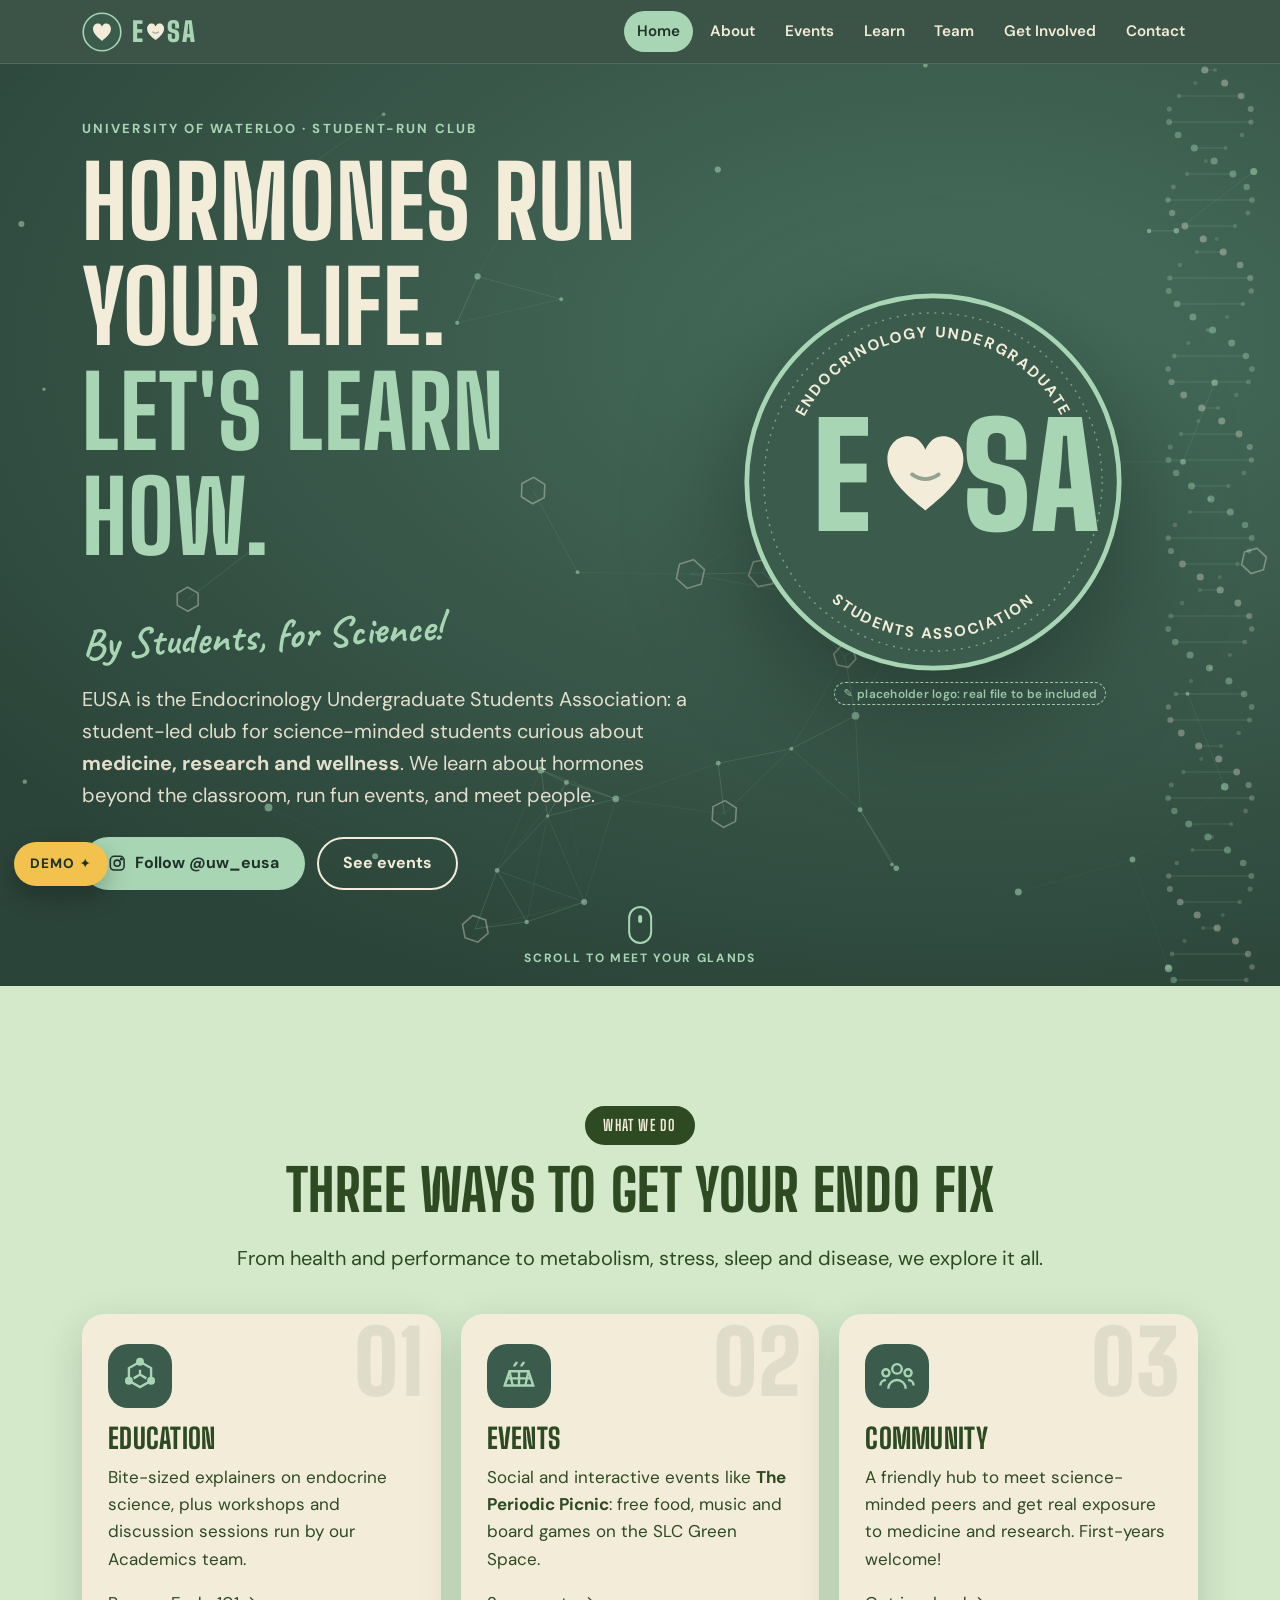
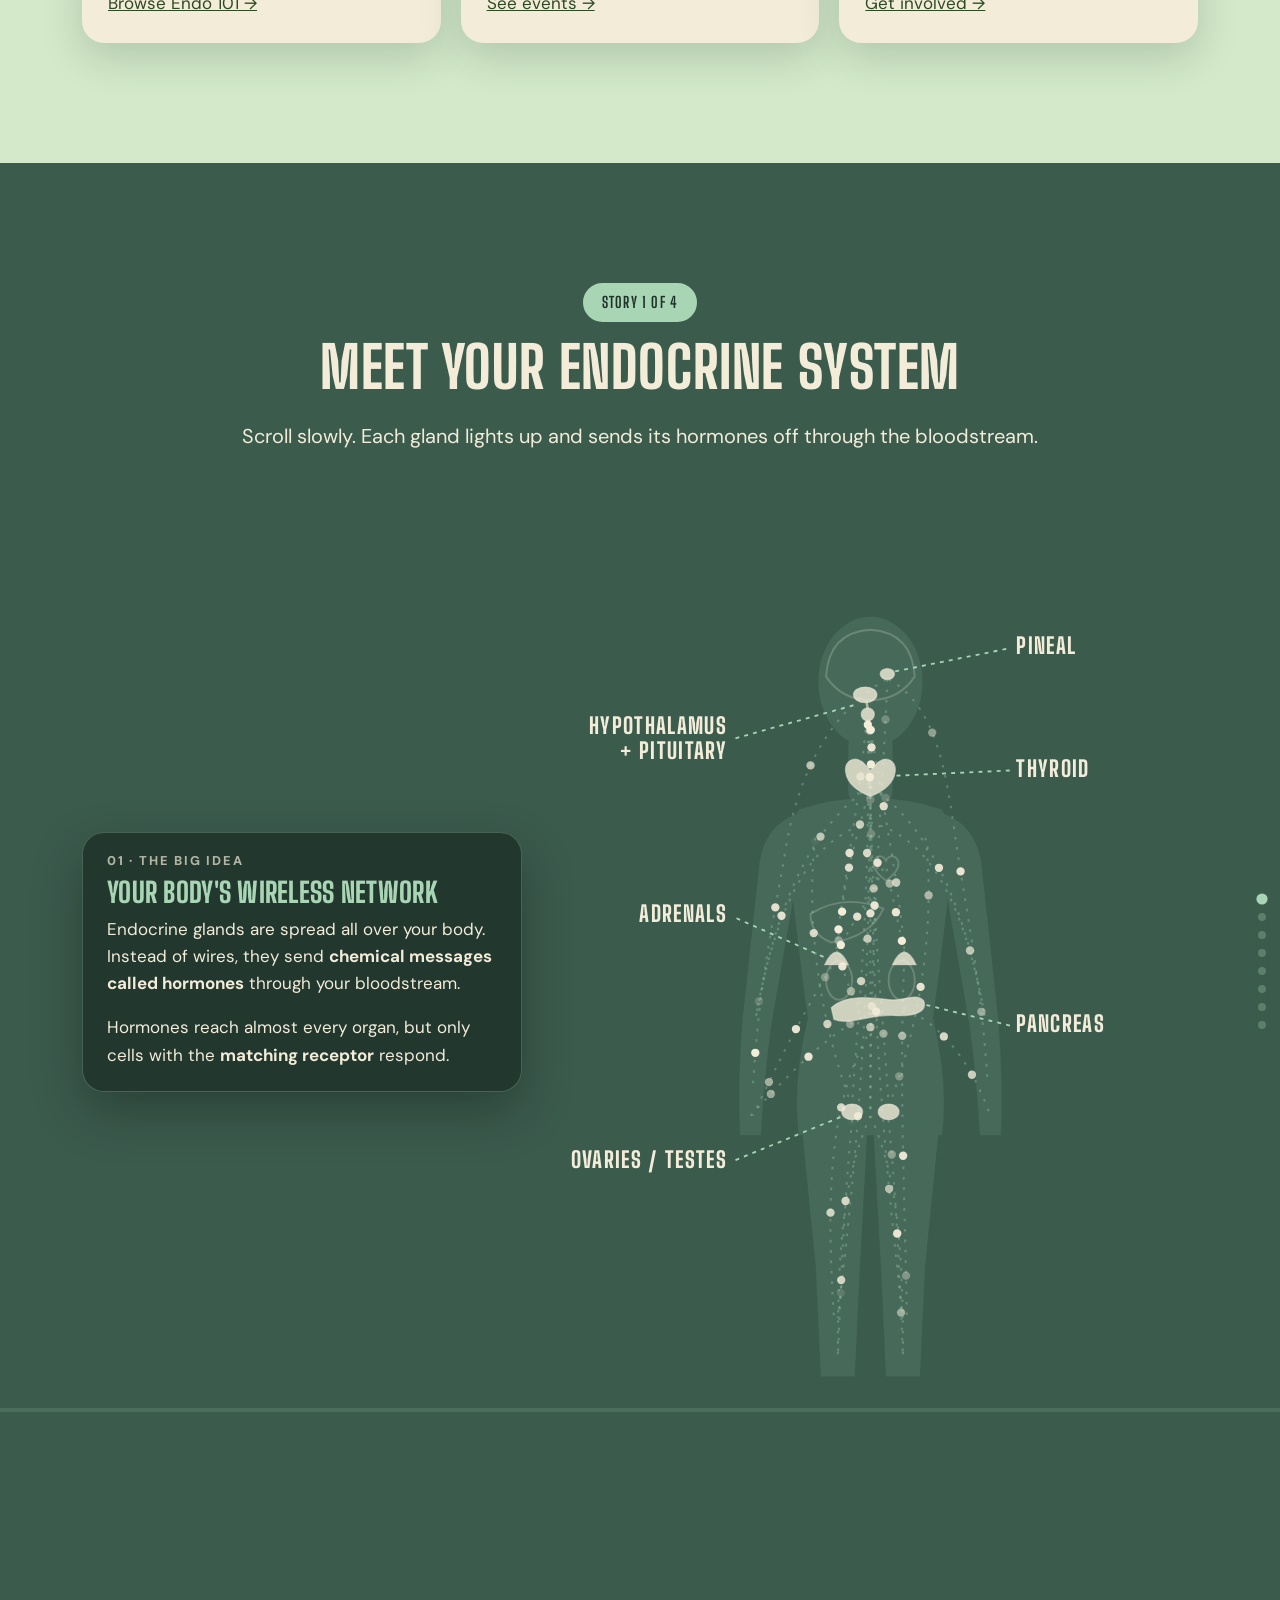
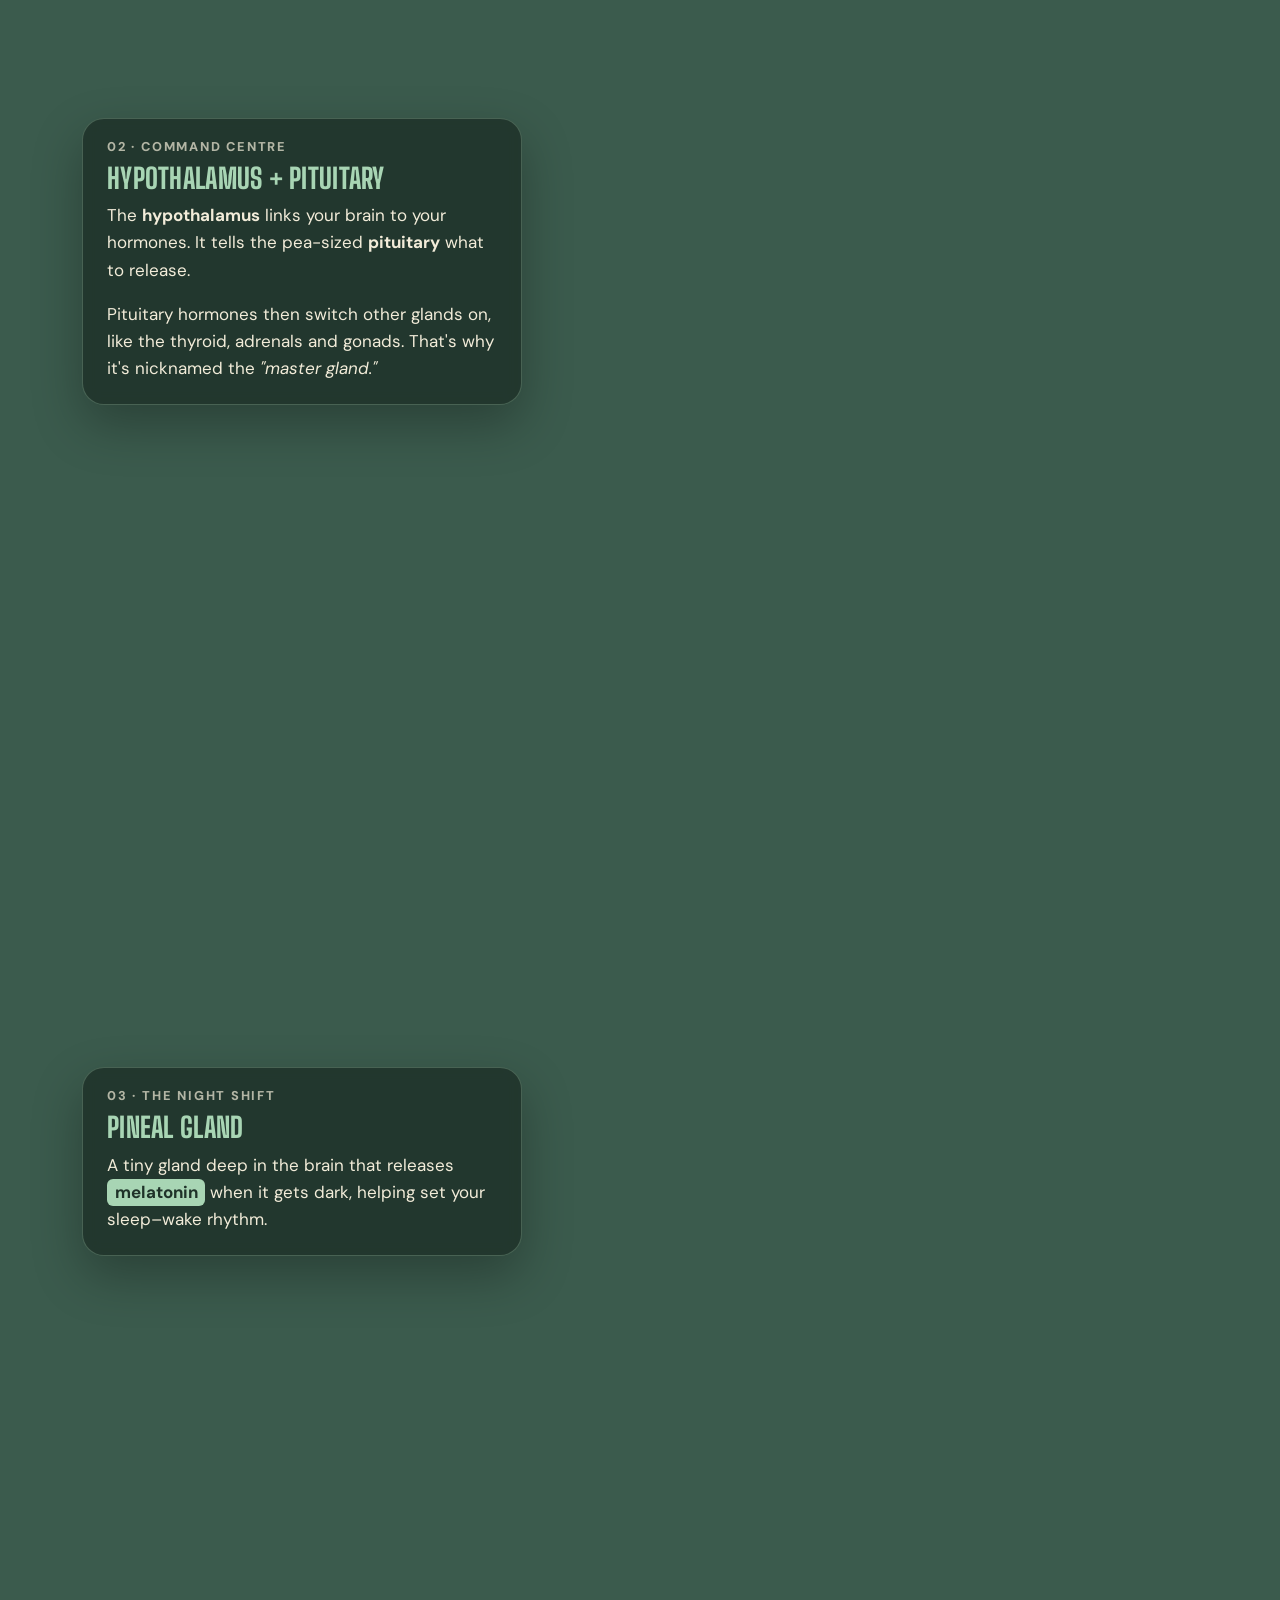
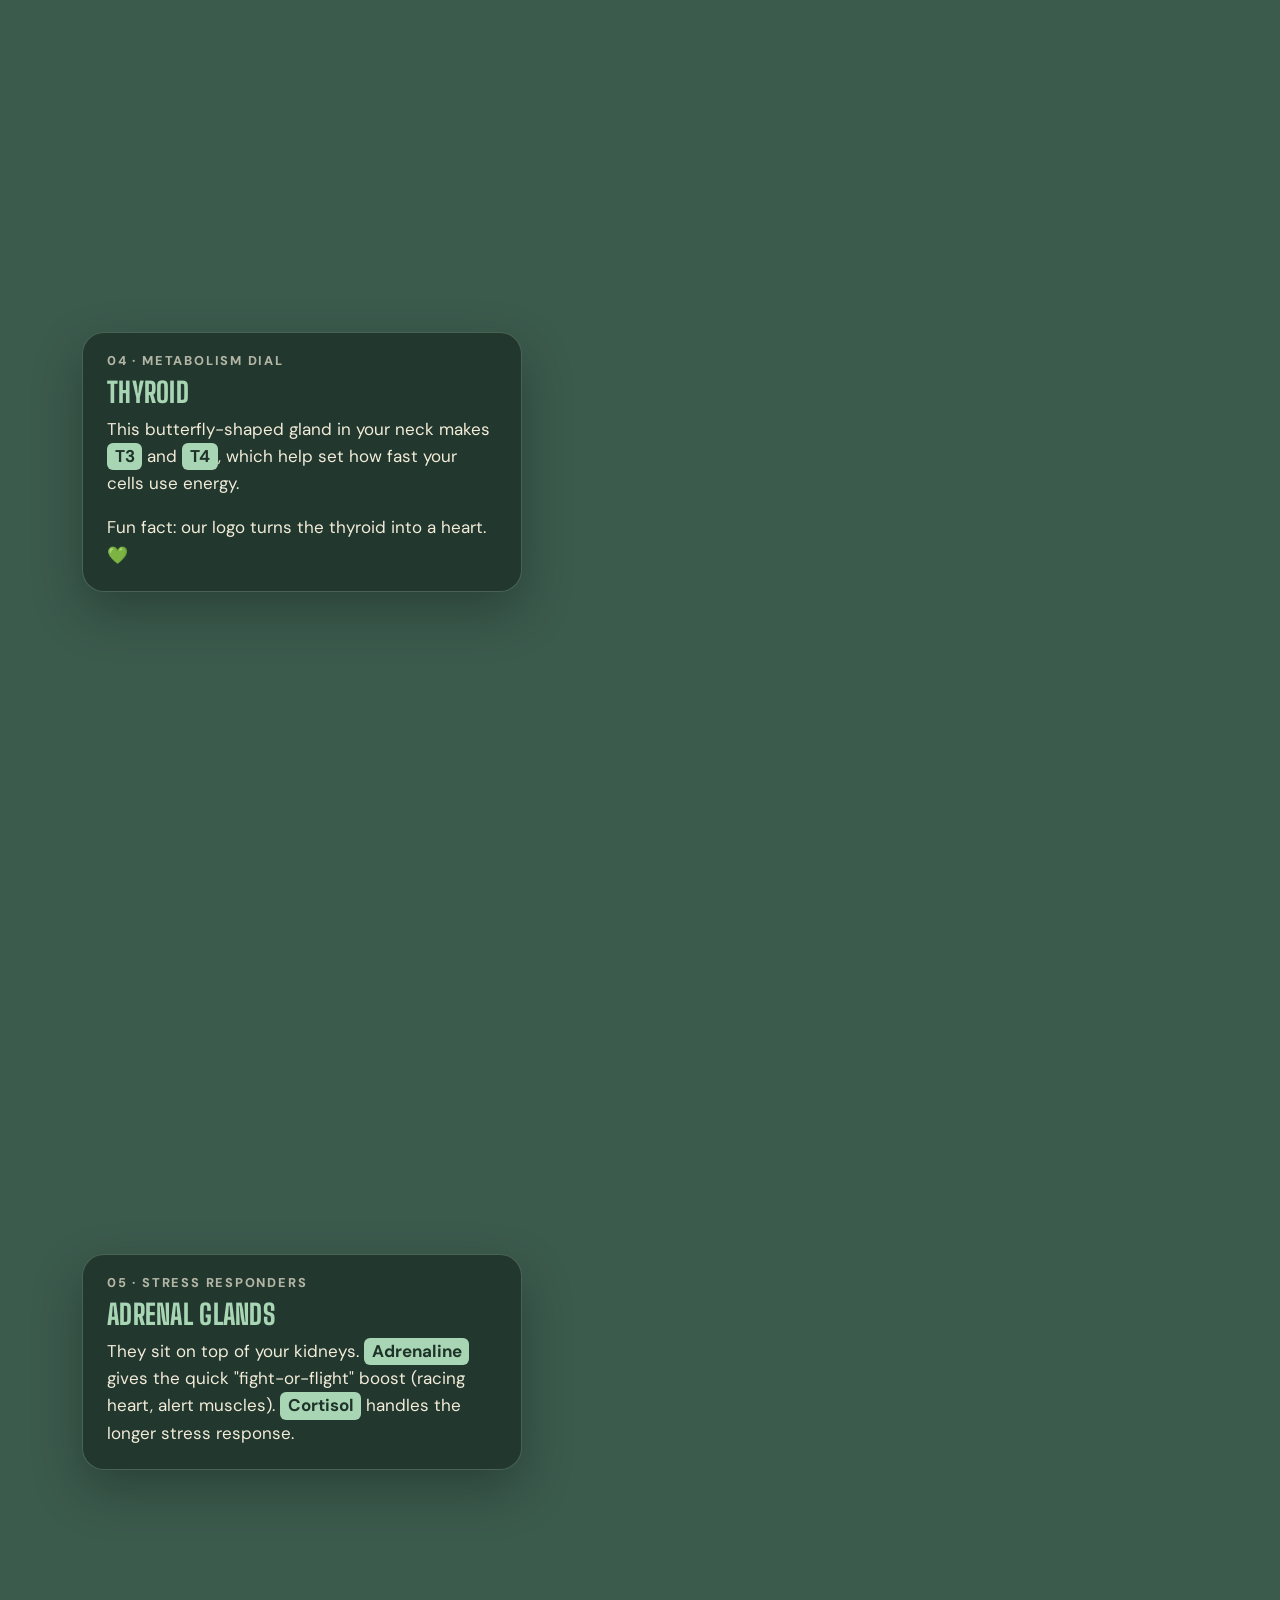
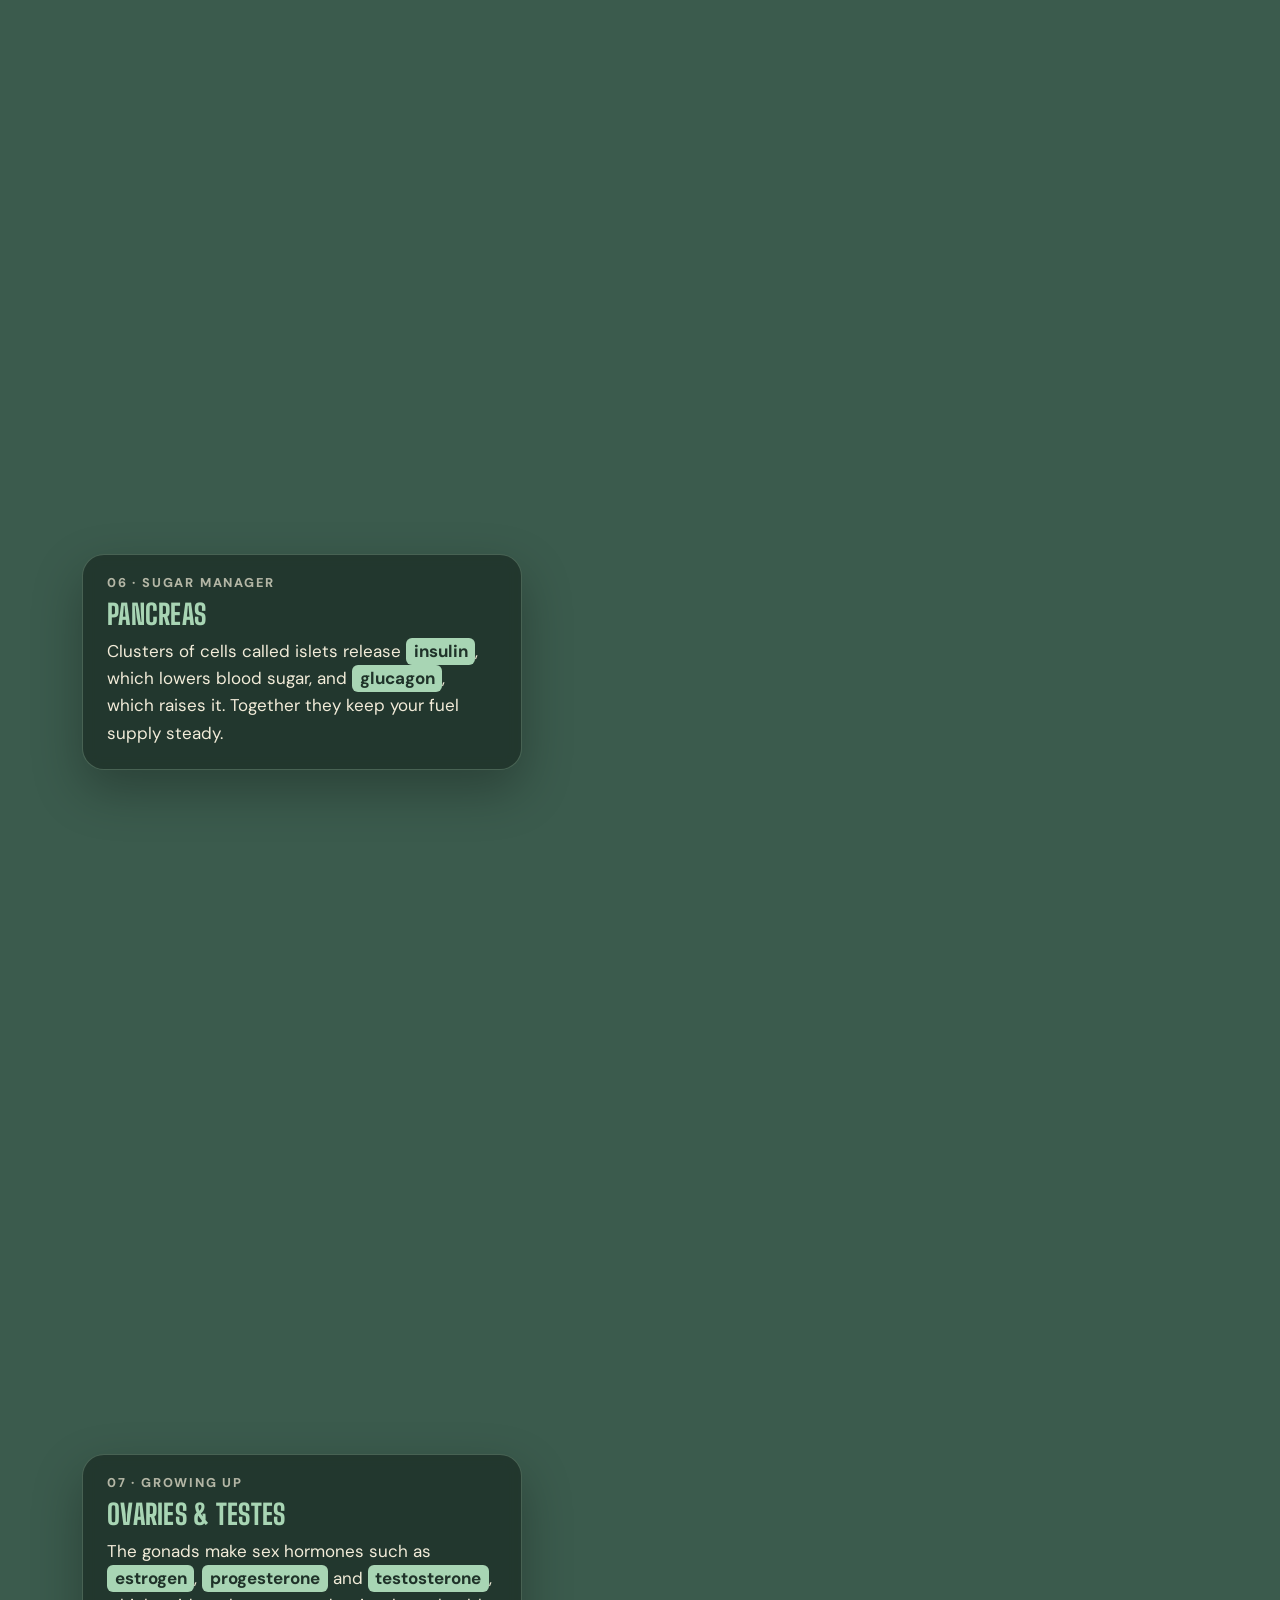
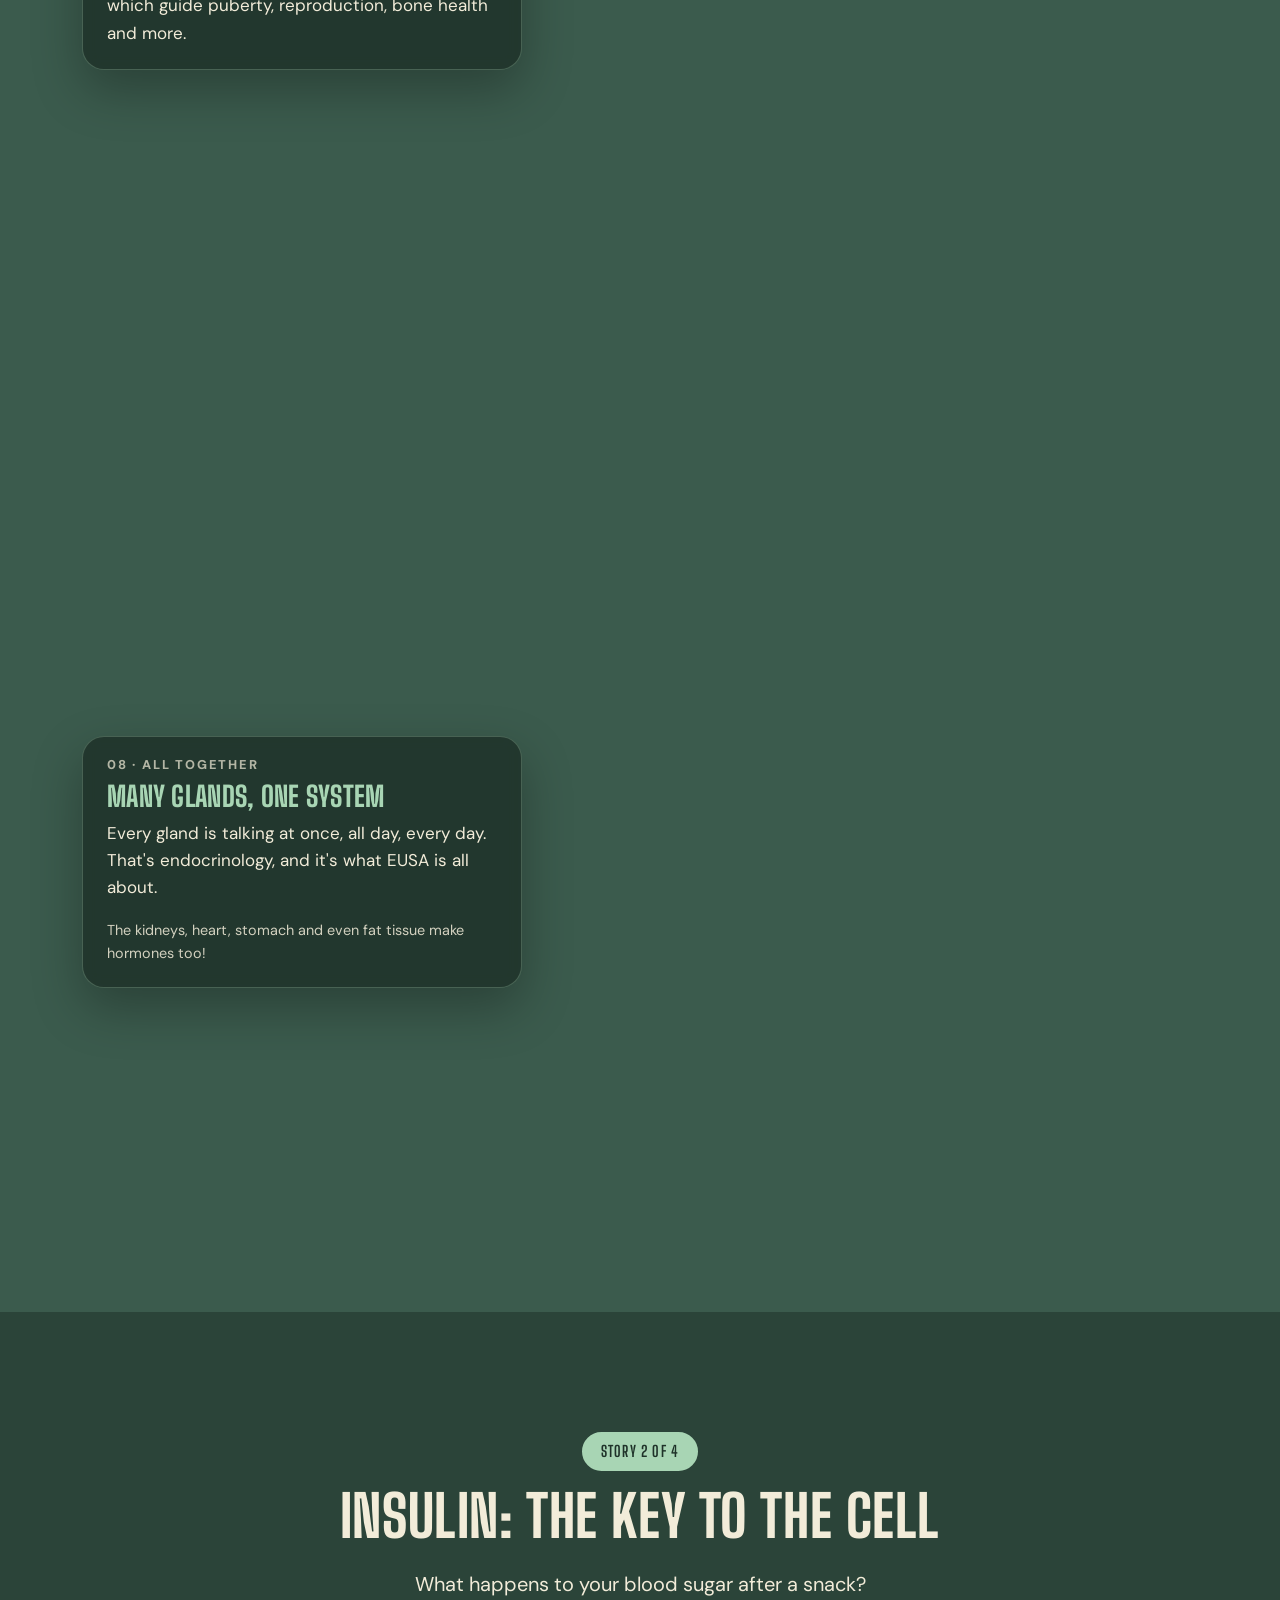
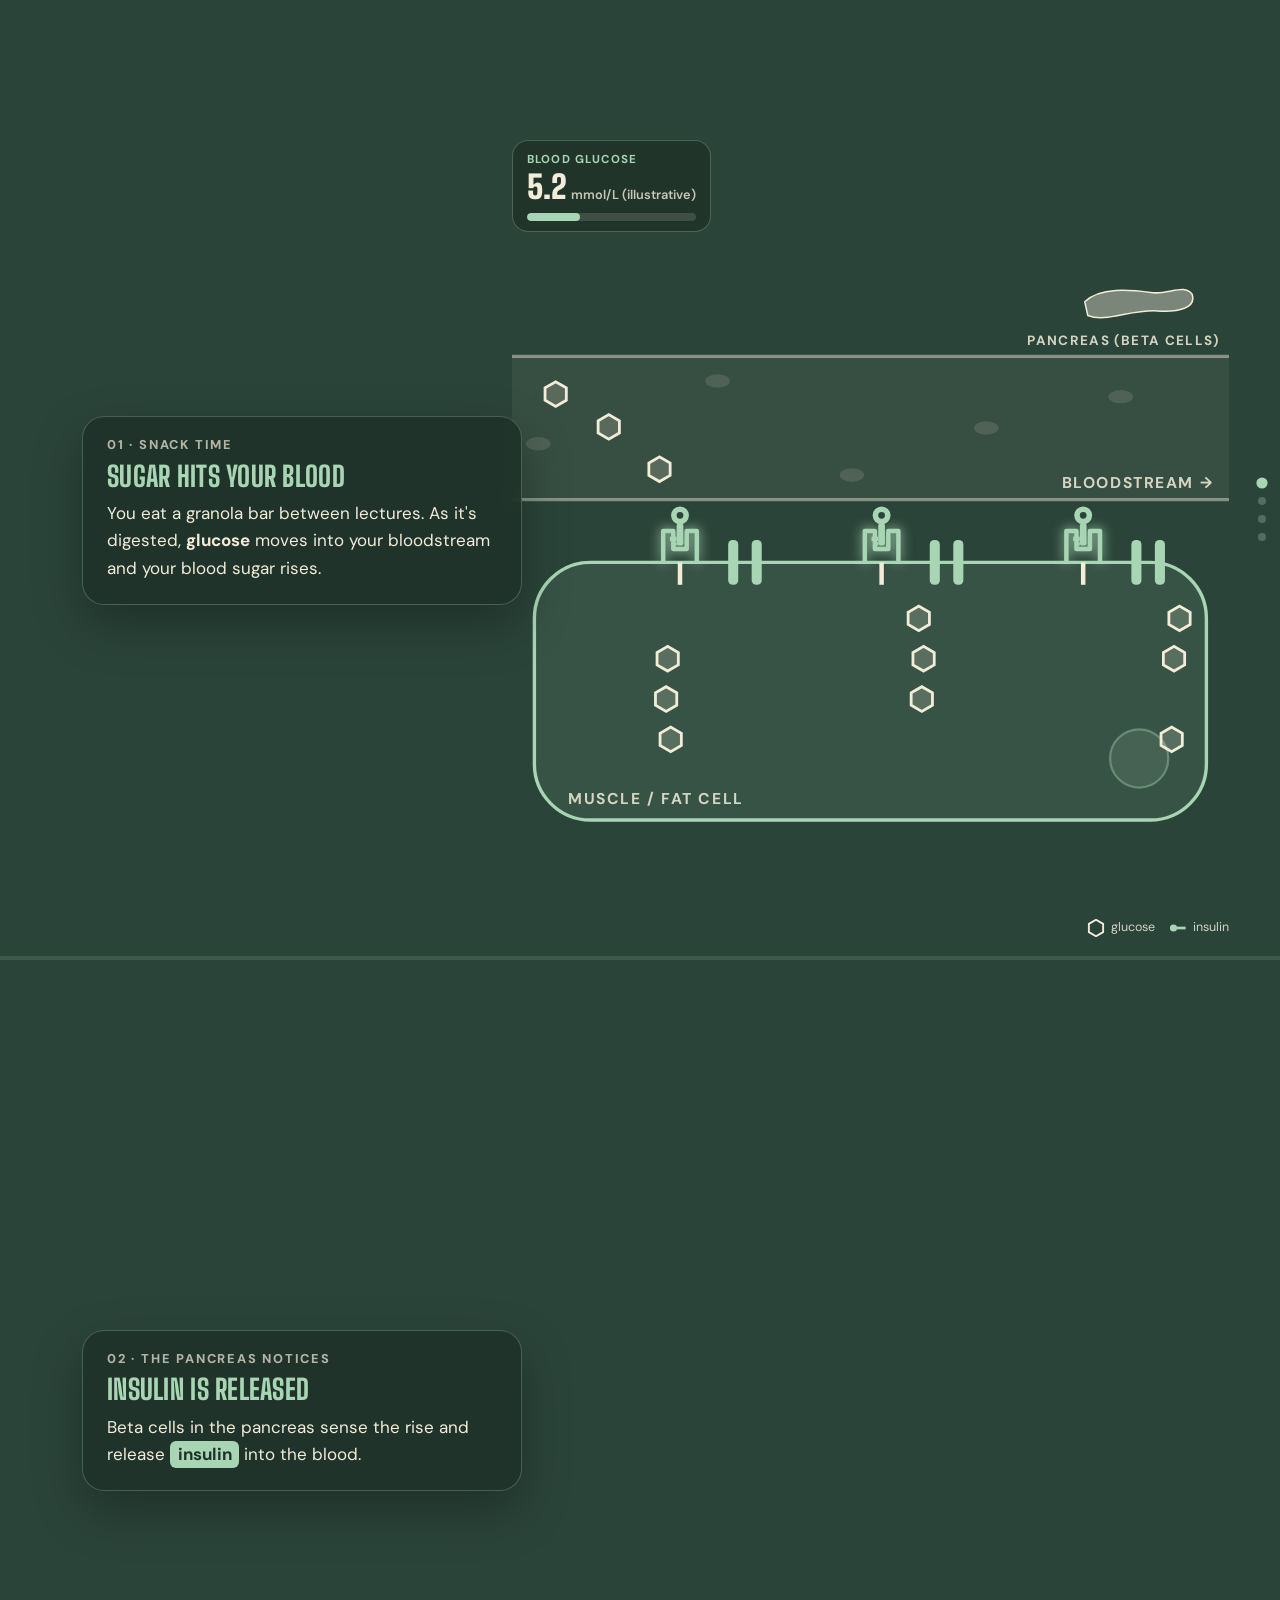
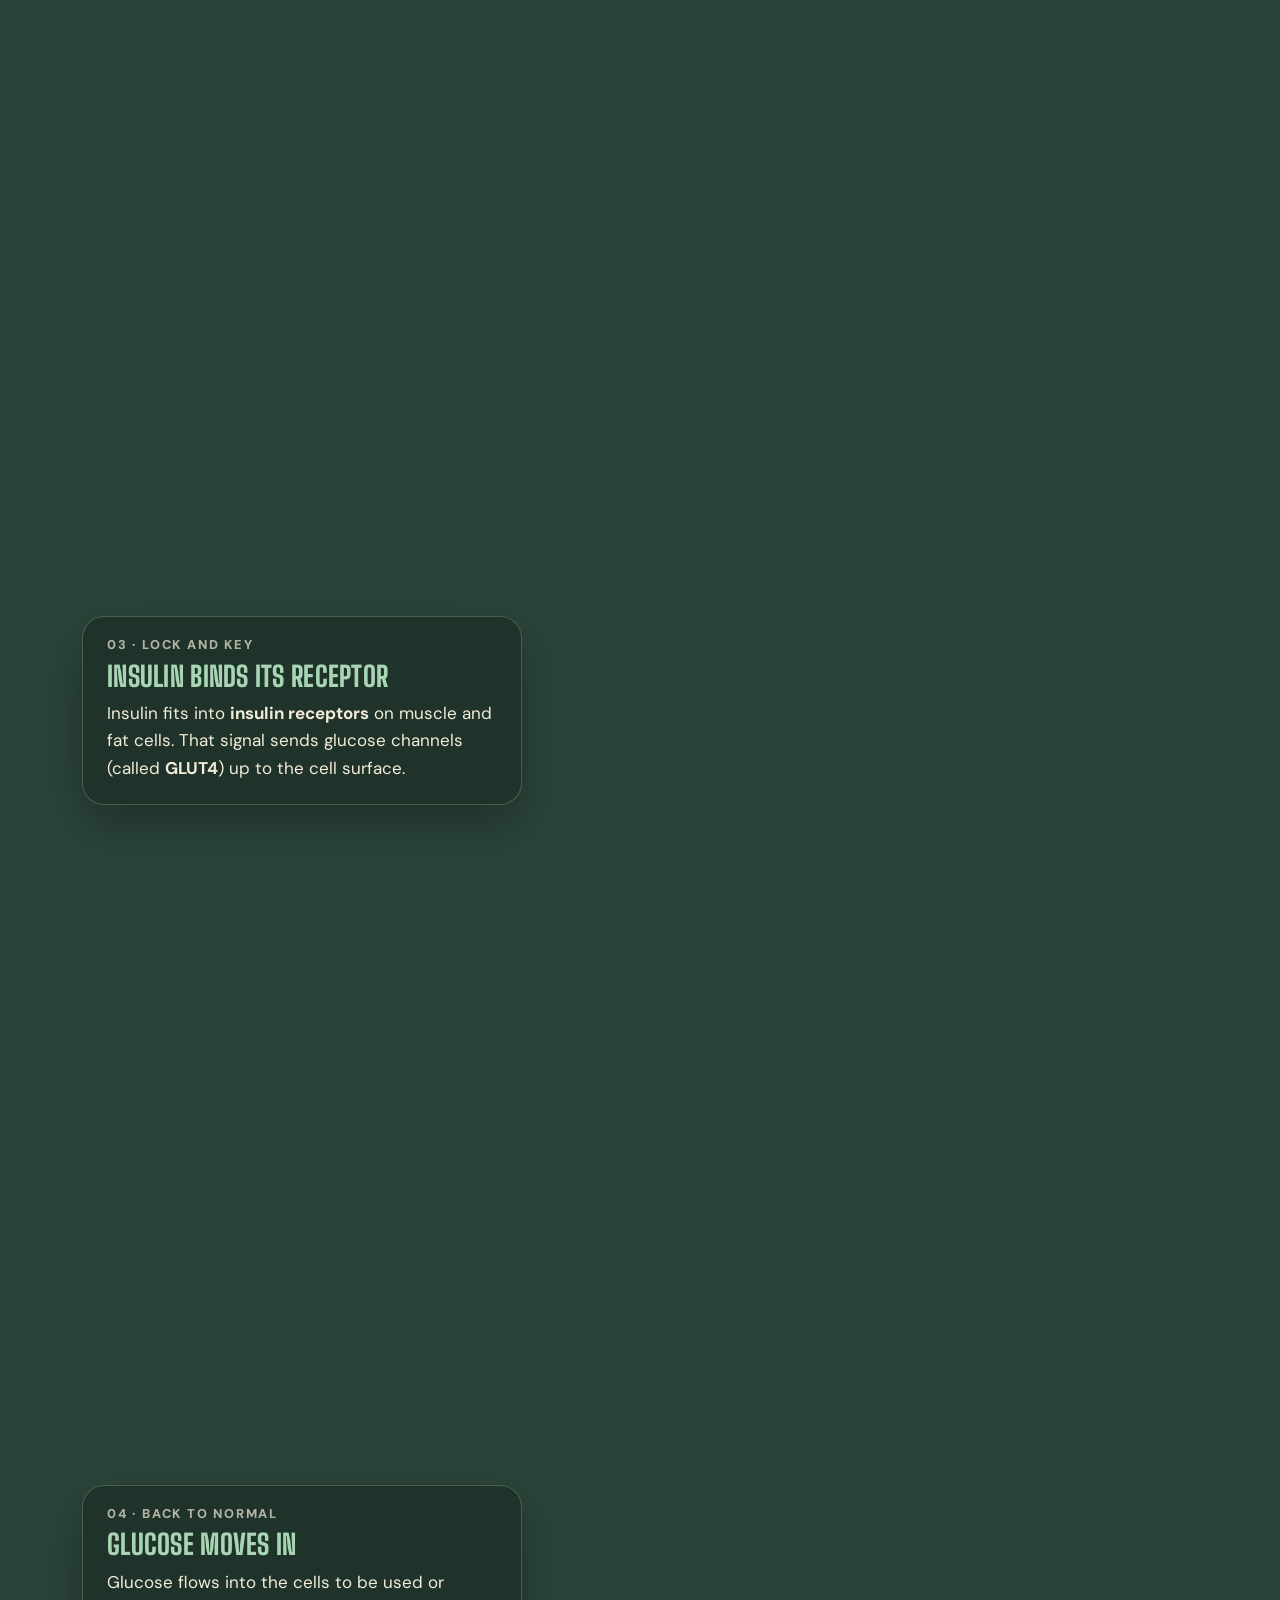
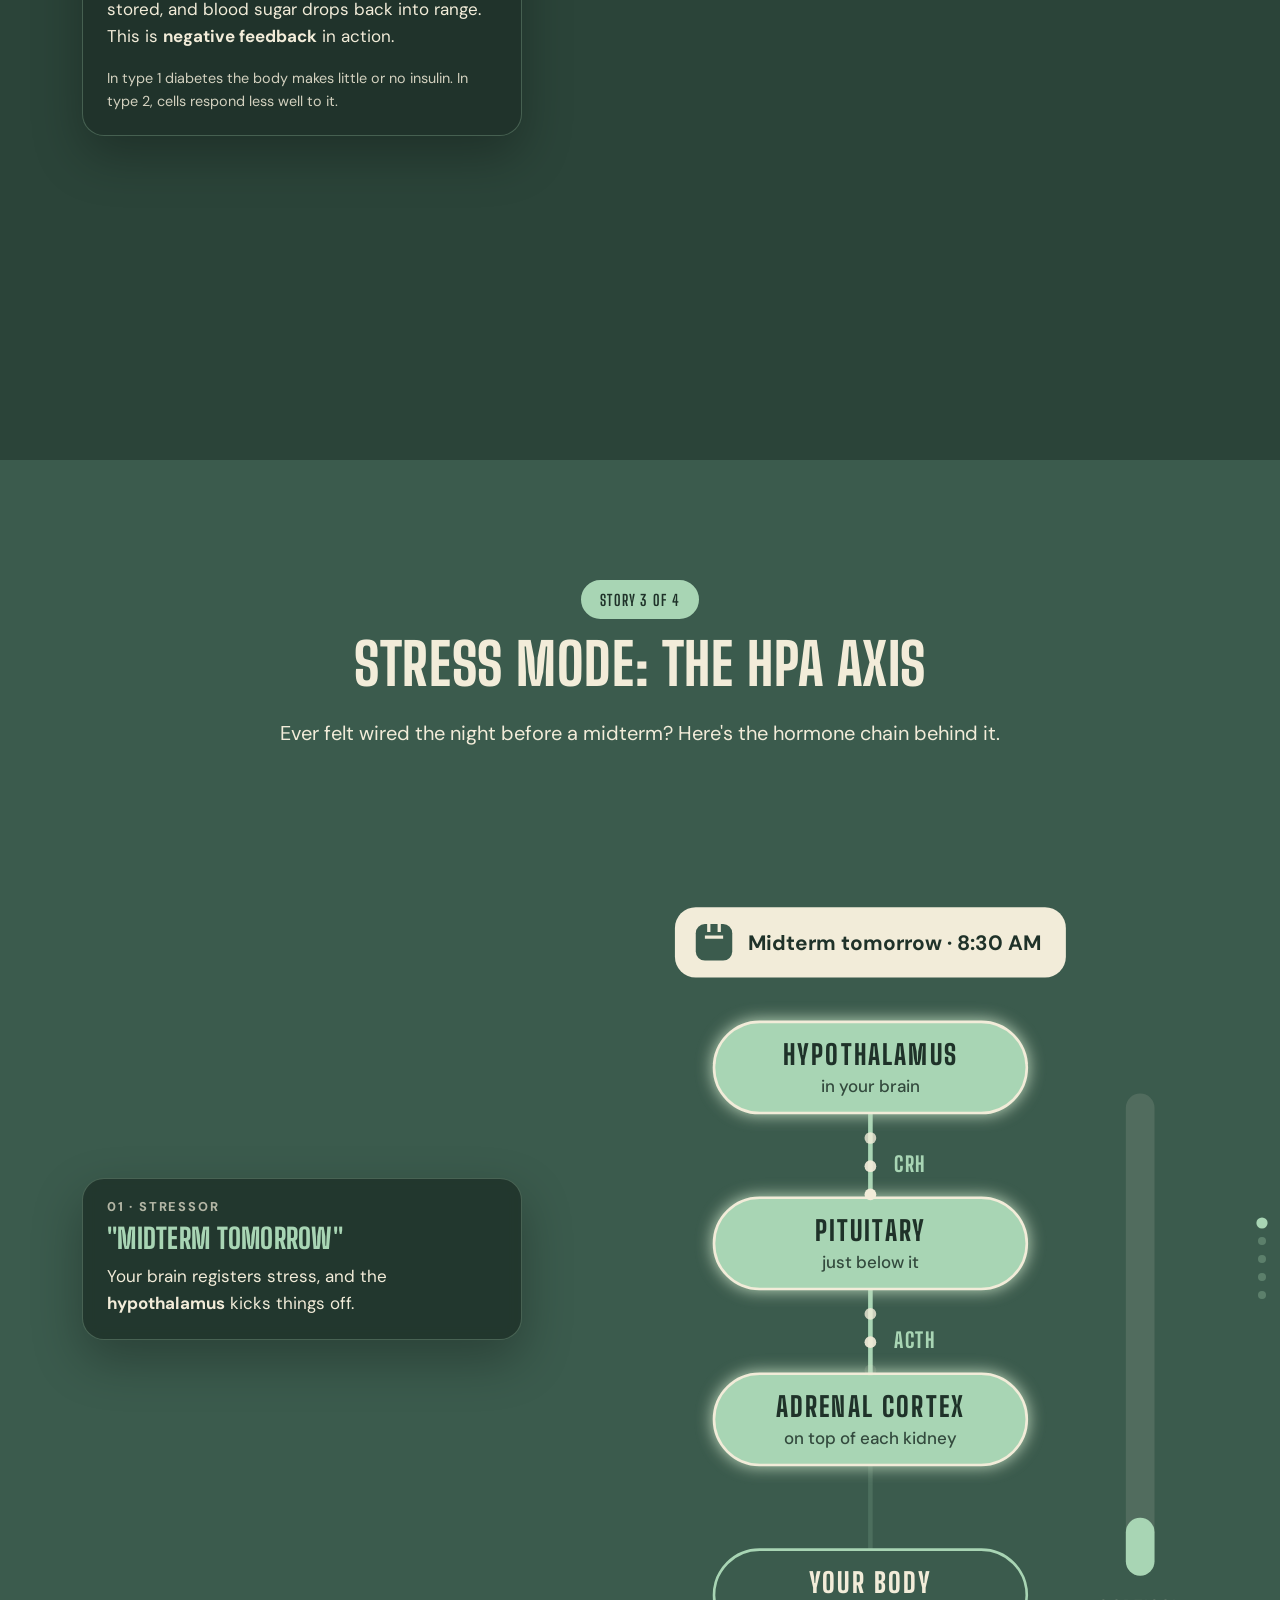
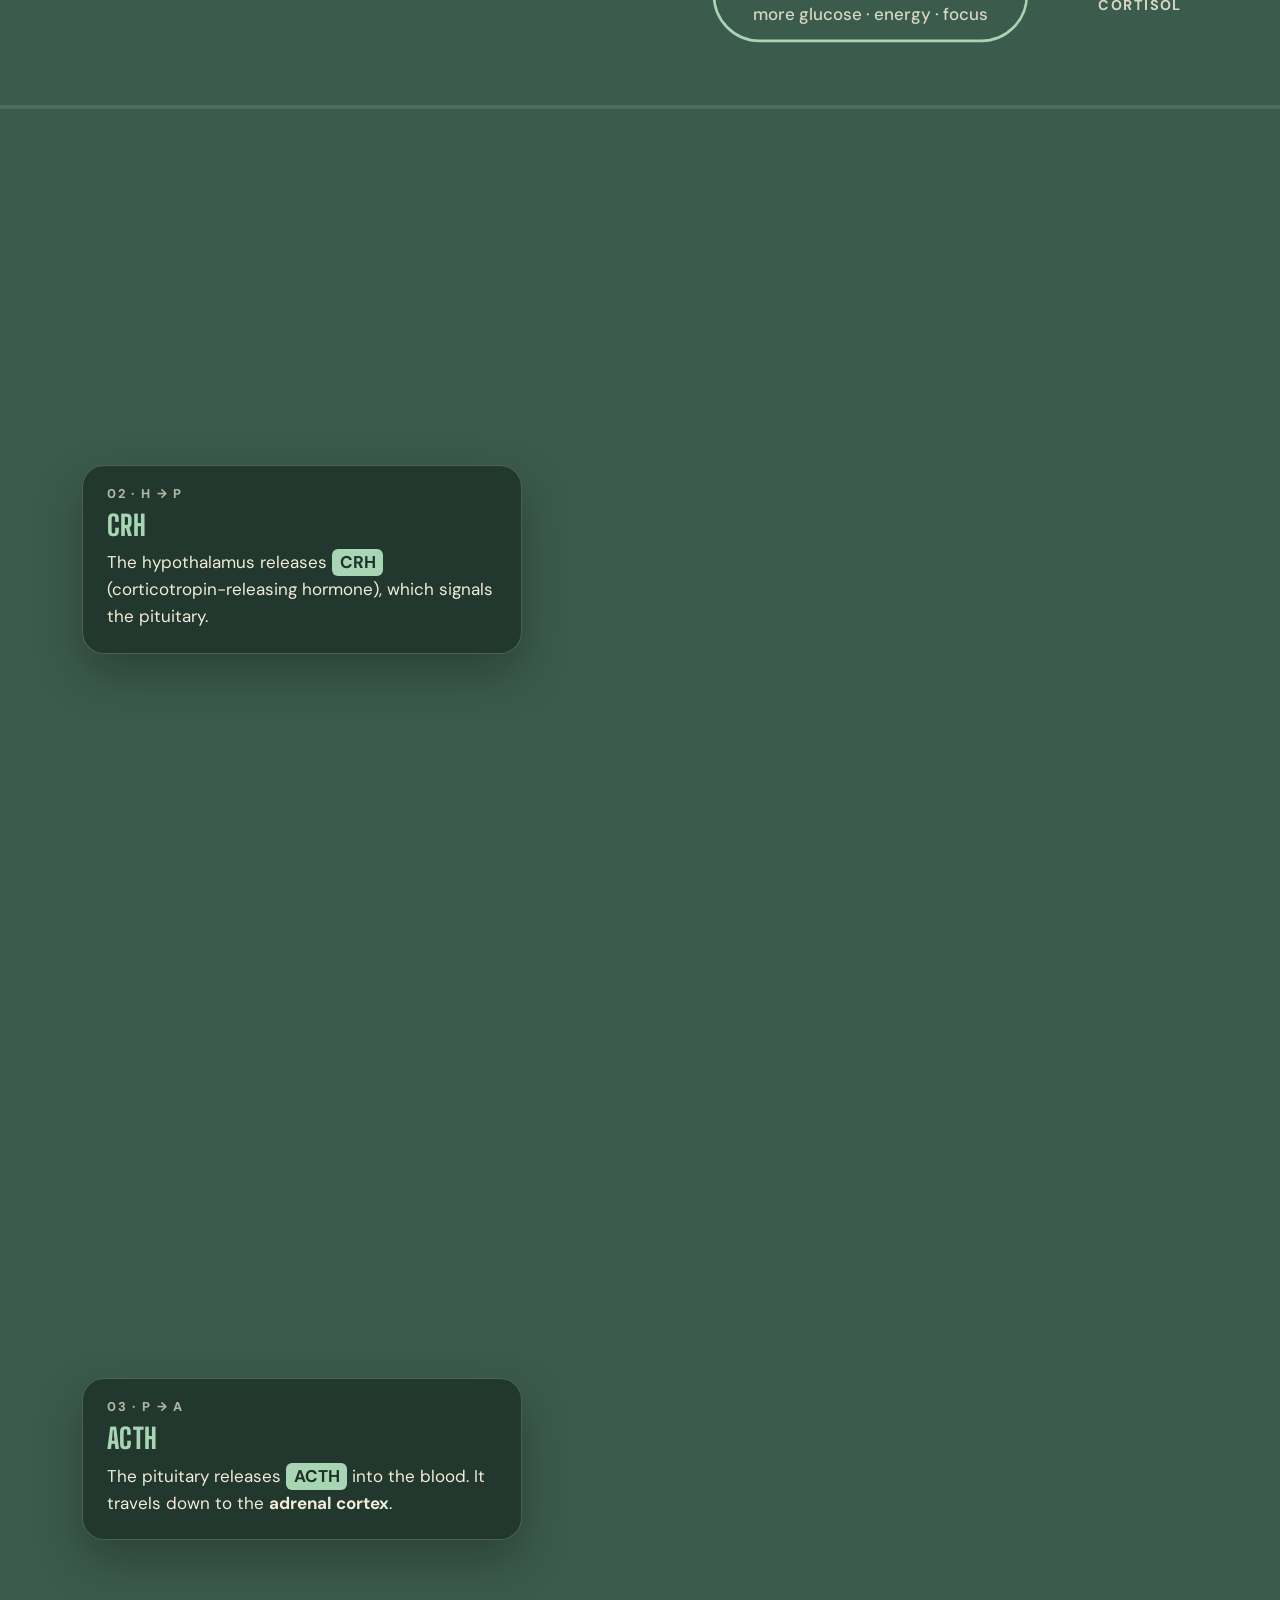
==== index.html @ 73253beb "EUSA website demo: multi-page site with scroll-driven endocrine animations Static HTML/CSS/JS demo f" ====
<!doctype html>
<html lang="en" class="no-js">
<head>
  <meta charset="utf-8">
  <meta name="viewport" content="width=device-width, initial-scale=1">
  <title>EUSA · Endocrinology Undergraduate Students Association</title>
  <meta name="description" content="EUSA is a student-led club at the University of Waterloo that makes endocrine science engaging, accessible and relevant through education, events and community.">
  <meta property="og:title" content="EUSA · By Students, for Science!">
  <meta property="og:description" content="The student club for hormone-curious Waterloo students.">
  <!-- og:image: to be included (a 1200x630 PNG made from the real logo) -->
  <link rel="icon" href="assets/img/favicon.svg" type="image/svg+xml">
  <link rel="preconnect" href="https://fonts.googleapis.com"><link rel="preconnect" href="https://fonts.gstatic.com" crossorigin>
  <link href="https://fonts.googleapis.com/css2?family=Big+Shoulders+Display:wght@700;800;900&family=Caveat:wght@700&family=DM+Sans:ital,wght@0,400;0,500;0,600;0,700;0,800;1,800&display=swap" rel="stylesheet">
  <link rel="stylesheet" href="assets/css/styles.css">
</head>
<body data-page="home">
<div id="site-header"></div>

<main id="main">
  <!-- ============ HERO ============ -->
  <section class="hero" aria-labelledby="hero-title">
    <canvas id="hero-canvas" aria-hidden="true"></canvas>
    <div class="container">
      <div>
        <p class="eyebrow">University of Waterloo · Student-run club</p>
        <h1 id="hero-title">
          <span class="word"><span style="--i:0">Hormones</span></span>
          <span class="word"><span style="--i:1">run</span></span>
          <span class="word"><span style="--i:2">your</span></span>
          <span class="word"><span style="--i:3">life.</span></span><br>
          <span class="word"><span style="--i:4" class="accent">Let's</span></span>
          <span class="word"><span style="--i:5" class="accent">learn</span></span>
          <span class="word"><span style="--i:6" class="accent">how.</span></span>
        </h1>
        <p class="script tagline">By Students, for Science!</p>
        <p class="lede">EUSA is the Endocrinology Undergraduate Students Association: a student-led club for science-minded students curious about <strong>medicine, research and wellness</strong>. We learn about hormones beyond the classroom, run fun events, and meet people.</p>
        <div class="btn-row">
          <a class="btn btn--mint" href="https://www.instagram.com/uw_eusa/" target="_blank" rel="noopener">
            <svg viewBox="0 0 24 24" fill="none" stroke="currentColor" stroke-width="2" aria-hidden="true"><rect x="3" y="3" width="18" height="18" rx="5"/><circle cx="12" cy="12" r="4"/><circle cx="17.5" cy="6.5" r="1" fill="currentColor"/></svg>
            Follow @uw_eusa</a>
          <a class="btn btn--ghost" href="events.html">See events</a>
        </div>
      </div>
      <div id="hero-logo"></div>
    </div>
    <a class="scroll-cue" href="#pillars"><span class="mouse" aria-hidden="true"></span>Scroll to meet your glands</a>
  </section>

  <!-- ============ PILLARS ============ -->
  <section class="section" id="pillars" aria-labelledby="pillars-title">
    <div class="container">
      <div class="center" data-reveal>
        <span class="pill pill--solid">What we do</span>
        <h2 id="pillars-title">Three ways to get your endo fix</h2>
        <p class="lede">From health and performance to metabolism, stress, sleep and disease, we explore it all.</p>
      </div>
      <div class="grid grid--3" style="margin-top:40px">
        <article class="card pillar" data-reveal style="--d:0s">
          <span class="num" aria-hidden="true">01</span>
          <div class="icon" id="ic-edu"></div>
          <h3>Education</h3>
          <p>Bite-sized explainers on endocrine science, plus workshops and discussion sessions run by our Academics team.</p>
          <a href="learn.html">Browse Endo 101 →</a>
        </article>
        <article class="card pillar" data-reveal style="--d:.12s">
          <span class="num" aria-hidden="true">02</span>
          <div class="icon" id="ic-events"></div>
          <h3>Events</h3>
          <p>Social and interactive events like <strong>The Periodic Picnic</strong>: free food, music and board games on the SLC Green Space.</p>
          <a href="events.html">See events →</a>
        </article>
        <article class="card pillar" data-reveal style="--d:.24s">
          <span class="num" aria-hidden="true">03</span>
          <div class="icon" id="ic-comm"></div>
          <h3>Community</h3>
          <p>A friendly hub to meet science-minded peers and get real exposure to medicine and research. First-years welcome!</p>
          <a href="get-involved.html">Get involved →</a>
        </article>
      </div>
    </div>
  </section>

  <!-- ============ STORY 1: GLAND TOUR ============ -->
  <section class="section section--dark" id="tour-intro" aria-labelledby="tour-title" style="padding-bottom:40px">
    <div class="container center" data-reveal>
      <span class="pill pill--solid">Story 1 of 4</span>
      <h2 id="tour-title">Meet your endocrine system</h2>
      <p class="lede">Scroll slowly. Each gland lights up and sends its hormones off through the bloodstream.</p>
    </div>
  </section>
  <section class="scrolly scrolly--forest" data-scrolly="tour" aria-label="Animated tour of the endocrine glands">
    <div class="scrolly__stage">
      <div class="scrolly__visual">
        <svg viewBox="-110 0 520 620" role="img" aria-label="Body outline. The main endocrine glands light up one at a time as you scroll, with dots showing hormones travelling through the blood."></svg>
      </div>
    </div>
    <div class="scrolly__steps">
      <div class="step"><div class="container"><div class="step__card">
        <span class="step__num">01 · The big idea</span>
        <h3>Your body's wireless network</h3>
        <p>Endocrine glands are spread all over your body. Instead of wires, they send <strong>chemical messages called hormones</strong> through your bloodstream.</p>
        <p>Hormones reach almost every organ, but only cells with the <strong>matching receptor</strong> respond.</p>
      </div></div></div>
      <div class="step"><div class="container"><div class="step__card">
        <span class="step__num">02 · Command centre</span>
        <h3>Hypothalamus + pituitary</h3>
        <p>The <strong>hypothalamus</strong> links your brain to your hormones. It tells the pea-sized <strong>pituitary</strong> what to release.</p>
        <p>Pituitary hormones then switch other glands on, like the thyroid, adrenals and gonads. That's why it's nicknamed the <em>"master gland."</em></p>
      </div></div></div>
      <div class="step"><div class="container"><div class="step__card">
        <span class="step__num">03 · The night shift</span>
        <h3>Pineal gland</h3>
        <p>A tiny gland deep in the brain that releases <span class="hormone">melatonin</span> when it gets dark, helping set your sleep–wake rhythm.</p>
      </div></div></div>
      <div class="step"><div class="container"><div class="step__card">
        <span class="step__num">04 · Metabolism dial</span>
        <h3>Thyroid</h3>
        <p>This butterfly-shaped gland in your neck makes <span class="hormone">T3</span> and <span class="hormone">T4</span>, which help set how fast your cells use energy.</p>
        <p>Fun fact: our logo turns the thyroid into a heart. 💚</p>
      </div></div></div>
      <div class="step"><div class="container"><div class="step__card">
        <span class="step__num">05 · Stress responders</span>
        <h3>Adrenal glands</h3>
        <p>They sit on top of your kidneys. <span class="hormone">Adrenaline</span> gives the quick "fight-or-flight" boost (racing heart, alert muscles). <span class="hormone">Cortisol</span> handles the longer stress response.</p>
      </div></div></div>
      <div class="step"><div class="container"><div class="step__card">
        <span class="step__num">06 · Sugar manager</span>
        <h3>Pancreas</h3>
        <p>Clusters of cells called islets release <span class="hormone">insulin</span>, which lowers blood sugar, and <span class="hormone">glucagon</span>, which raises it. Together they keep your fuel supply steady.</p>
      </div></div></div>
      <div class="step"><div class="container"><div class="step__card">
        <span class="step__num">07 · Growing up</span>
        <h3>Ovaries &amp; testes</h3>
        <p>The gonads make sex hormones such as <span class="hormone">estrogen</span>, <span class="hormone">progesterone</span> and <span class="hormone">testosterone</span>, which guide puberty, reproduction, bone health and more.</p>
      </div></div></div>
      <div class="step"><div class="container"><div class="step__card">
        <span class="step__num">08 · All together</span>
        <h3>Many glands, one system</h3>
        <p>Every gland is talking at once, all day, every day. That's endocrinology, and it's what EUSA is all about.</p>
        <p style="font-size:.9rem;opacity:.85">The kidneys, heart, stomach and even fat tissue make hormones too!</p>
      </div></div></div>
    </div>
  </section>

  <!-- ============ STORY 2: INSULIN ============ -->
  <section class="section section--deep" aria-labelledby="ins-title" style="padding-bottom:40px">
    <div class="container center" data-reveal>
      <span class="pill pill--solid">Story 2 of 4</span>
      <h2 id="ins-title">Insulin: the key to the cell</h2>
      <p class="lede">What happens to your blood sugar after a snack?</p>
    </div>
  </section>
  <section class="scrolly" data-scrolly="insulin" aria-label="Animation of insulin lowering blood glucose">
    <div class="scrolly__stage">
      <div class="scrolly__visual">
        <div class="meter" aria-hidden="true"><small>Blood glucose</small><b>5.0<span>mmol/L (illustrative)</span></b><div class="track"><i></i></div></div>
        <svg viewBox="0 0 640 520" style="overflow:hidden" role="img" aria-label="Glucose enters the blood, the pancreas releases insulin, insulin binds receptors on a cell, channels open, and glucose moves into the cell."></svg>
        <div class="legend" aria-hidden="true">
          <span><svg viewBox="-12 -12 24 24"><polygon points="9.5,5.5 0,11 -9.5,5.5 -9.5,-5.5 0,-11 9.5,-5.5" fill="none" stroke="#F2ECD9" stroke-width="2.5"/></svg>glucose</span>
          <span><svg viewBox="-20 -10 40 20"><circle cx="-10" r="8" fill="#A8D5B4"/><rect x="-3" y="-3" width="20" height="6" fill="#A8D5B4"/></svg>insulin</span>
        </div>
      </div>
    </div>
    <div class="scrolly__steps">
      <div class="step"><div class="container"><div class="step__card">
        <span class="step__num">01 · Snack time</span>
        <h3>Sugar hits your blood</h3>
        <p>You eat a granola bar between lectures. As it's digested, <strong>glucose</strong> moves into your bloodstream and your blood sugar rises.</p>
      </div></div></div>
      <div class="step"><div class="container"><div class="step__card">
        <span class="step__num">02 · The pancreas notices</span>
        <h3>Insulin is released</h3>
        <p>Beta cells in the pancreas sense the rise and release <span class="hormone">insulin</span> into the blood.</p>
      </div></div></div>
      <div class="step"><div class="container"><div class="step__card">
        <span class="step__num">03 · Lock and key</span>
        <h3>Insulin binds its receptor</h3>
        <p>Insulin fits into <strong>insulin receptors</strong> on muscle and fat cells. That signal sends glucose channels (called <strong>GLUT4</strong>) up to the cell surface.</p>
      </div></div></div>
      <div class="step"><div class="container"><div class="step__card">
        <span class="step__num">04 · Back to normal</span>
        <h3>Glucose moves in</h3>
        <p>Glucose flows into the cells to be used or stored, and blood sugar drops back into range. This is <strong>negative feedback</strong> in action.</p>
        <p style="font-size:.9rem;opacity:.85">In type 1 diabetes the body makes little or no insulin. In type 2, cells respond less well to it.</p>
      </div></div></div>
    </div>
  </section>

  <!-- ============ STORY 3: STRESS ============ -->
  <section class="section section--dark" aria-labelledby="hpa-title" style="padding-bottom:40px">
    <div class="container center" data-reveal>
      <span class="pill pill--solid">Story 3 of 4</span>
      <h2 id="hpa-title">Stress mode: the HPA axis</h2>
      <p class="lede">Ever felt wired the night before a midterm? Here's the hormone chain behind it.</p>
    </div>
  </section>
  <section class="scrolly scrolly--forest" data-scrolly="hpa" aria-label="Animation of the stress hormone chain and its feedback loop">
    <div class="scrolly__stage">
      <div class="scrolly__visual">
        <svg viewBox="0 0 540 620" role="img" aria-label="A chain from hypothalamus to pituitary to adrenal cortex to the body, with a feedback loop that switches it off."></svg>
      </div>
    </div>
    <div class="scrolly__steps">
      <div class="step"><div class="container"><div class="step__card">
        <span class="step__num">01 · Stressor</span>
        <h3>"Midterm tomorrow"</h3>
        <p>Your brain registers stress, and the <strong>hypothalamus</strong> kicks things off.</p>
      </div></div></div>
      <div class="step"><div class="container"><div class="step__card">
        <span class="step__num">02 · H → P</span>
        <h3>CRH</h3>
        <p>The hypothalamus releases <span class="hormone">CRH</span> (corticotropin-releasing hormone), which signals the pituitary.</p>
      </div></div></div>
      <div class="step"><div class="container"><div class="step__card">
        <span class="step__num">03 · P → A</span>
        <h3>ACTH</h3>
        <p>The pituitary releases <span class="hormone">ACTH</span> into the blood. It travels down to the <strong>adrenal cortex</strong>.</p>
      </div></div></div>
      <div class="step"><div class="container"><div class="step__card">
        <span class="step__num">04 · A → body</span>
        <h3>Cortisol</h3>
        <p>The adrenals release <span class="hormone">cortisol</span>. It raises blood sugar for quick energy and helps your body handle the challenge.</p>
      </div></div></div>
      <div class="step"><div class="container"><div class="step__card">
        <span class="step__num">05 · The off switch</span>
        <h3>Negative feedback</h3>
        <p>Cortisol tells the hypothalamus and pituitary to <strong>ease off</strong>, so the loop switches itself down.</p>
        <p style="font-size:.9rem;opacity:.85">Long-term stress can keep this loop running, which is why sleep and breaks matter during exams.</p>
      </div></div></div>
    </div>
  </section>

  <!-- ============ STORY 4: MELATONIN ============ -->
  <section class="section section--deep" aria-labelledby="mel-title" style="padding-bottom:40px">
    <div class="container center" data-reveal>
      <span class="pill pill--solid">Story 4 of 4</span>
      <h2 id="mel-title">Melatonin: the night shift</h2>
      <p class="lede">Scroll from afternoon to morning and watch your pineal gland clock in.</p>
    </div>
  </section>
  <section class="scrolly" data-scrolly="melatonin" aria-label="Animation of melatonin levels over a day and night">
    <div class="scrolly__stage">
      <div class="scrolly__visual">
        <svg viewBox="0 0 640 500" style="overflow:hidden" role="img" aria-label="The sky goes from day to night. As it gets dark the pineal gland glows and a chart of melatonin rises, peaks overnight and falls by morning."></svg>
      </div>
    </div>
    <div class="scrolly__steps">
      <div class="step"><div class="container"><div class="step__card">
        <span class="step__num">01 · 3 PM</span>
        <h3>Daylight = low melatonin</h3>
        <p>Light enters your eyes and signals your brain's master clock (the <strong>SCN</strong>) that it's daytime, so melatonin stays low.</p>
      </div></div></div>
      <div class="step"><div class="container"><div class="step__card">
        <span class="step__num">02 · 9 PM</span>
        <h3>Darkness flips the switch</h3>
        <p>As it gets dark, the <strong>pineal gland</strong> starts releasing <span class="hormone">melatonin</span>.</p>
        <p style="font-size:.9rem;opacity:.85">Bright screens late at night can hold this back and delay feeling sleepy.</p>
      </div></div></div>
      <div class="step"><div class="container"><div class="step__card">
        <span class="step__num">03 · 3 AM</span>
        <h3>Peak night</h3>
        <p>Melatonin peaks in the middle of the night. It doesn't knock you out. It's a <strong>timing signal</strong> that tells your body "it's night."</p>
      </div></div></div>
      <div class="step"><div class="container"><div class="step__card">
        <span class="step__num">04 · 7 AM</span>
        <h3>Morning reset</h3>
        <p>Morning light brings melatonin back down and keeps your circadian rhythm in sync. <a href="article.html?slug=melatonin" style="color:var(--mint)">Read the full explainer →</a></p>
      </div></div></div>
    </div>
  </section>

  <!-- ============ ENDO-CRYING ============ -->
  <section class="endo" aria-label="A joke about student life">
    <div class="endo__stage">
      <div>
        <p class="endo__kicker">every science student, every term:</p>
        <p class="endo__word" aria-hidden="true">endo<span class="endo__slot"><span class="endo__reel"><span>crine</span><span>crying</span><span>trying</span><span>dying</span><span>frying</span></span></span></p>
        <p class="sr-only">endocrine, endocrying, endotrying, endodying, endofrying</p>
        <p class="endo__caption" aria-live="polite">The study of hormones. Very serious science.</p>
        <div class="endo__chips" aria-hidden="true"><i></i><i></i><i></i><i></i><i></i></div>
      </div>
    </div>
  </section>

  <!-- ============ EVENTS ============ -->
  <section class="section" aria-labelledby="ev-title">
    <div class="container">
      <div data-reveal>
        <span class="pill pill--solid">Events</span>
        <h2 id="ev-title">What's on</h2>
        <p class="lede">Events move from "upcoming" to "past" by date automatically, so old events never show as upcoming.</p>
      </div>
      <div class="grid" id="next-event" style="margin-top:28px"></div>
      <p style="margin-top:24px"><a class="btn btn--dark" href="events.html">All events →</a></p>
    </div>
  </section>

  <!-- ============ LEARN ============ -->
  <section class="section section--cream" aria-labelledby="learn-title">
    <div class="container">
      <div data-reveal>
        <span class="pill pill--solid">Endo 101</span>
        <h2 id="learn-title">Fresh from the lab notebook</h2>
        <p class="lede">Our Instagram explainers, rewritten as short articles with sources, so they don't get buried in a feed.</p>
      </div>
      <div class="grid grid--3" id="latest-learn" style="margin-top:28px"></div>
    </div>
  </section>

  <!-- ============ JOIN CTA ============ -->
  <section class="section section--dark center" aria-labelledby="join-title">
    <div class="container" data-reveal="zoom">
      <p class="script" style="font-size:2.2rem;color:var(--mint);margin:0">hormone-curious?</p>
      <h2 id="join-title">Join the club</h2>
      <p class="lede">Any science-minded student is welcome. You don't need to be in a health program. <span class="tbi">confirm who can join + whether membership is free</span></p>
      <div class="btn-row" style="justify-content:center;margin-top:20px">
        <a class="btn btn--mint" href="https://www.instagram.com/uw_eusa/" target="_blank" rel="noopener">Follow on Instagram</a>
        <a class="btn btn--ghost" href="get-involved.html">Get involved</a>
        <a class="btn btn--ghost" data-fill="email" href="mailto:eusauw@gmail.com">eusauw@gmail.com</a>
      </div>
    </div>
  </section>
</main>

<div id="site-footer"></div>
<script src="assets/js/data.js"></script>
<script src="assets/js/main.js"></script>
<script>
  document.getElementById("ic-edu").innerHTML = EUSA_ICONS.molecule;
  document.getElementById("ic-events").innerHTML = EUSA_ICONS.picnic;
  document.getElementById("ic-comm").innerHTML = EUSA_ICONS.community;
</script>
<script src="assets/js/anim.js"></script>
</body>
</html>
---- assets/css/styles.css ----
/* =========================================================
   EUSA demo site — shared styles
   Colours come from the club's logo/posts (brief §3.2).
   ========================================================= */
:root {
  --forest: #3B5B4D;
  --forest-deep: #2B4439;
  --forest-ink: #1F3229;
  --mint: #A8D5B4;
  --sage: #D3E9C9;
  --leaf: #2D4A22;
  --cream: #F2ECD9;
  --sun: #F2C14E;            /* the ONE accent — hiring banner + placeholder highlight only */

  --font-display: 'Big Shoulders Display', 'Oswald', Impact, sans-serif;
  --font-body: 'DM Sans', system-ui, -apple-system, 'Segoe UI', sans-serif;
  --font-script: 'Caveat', 'Segoe Script', cursive;

  --radius: 22px;
  --max: 1180px;
  --gutter: 16px;
  --header-h: 64px;
  --shadow: 0 14px 40px rgba(31, 50, 41, .18);
  --ease: cubic-bezier(.2, .7, .2, 1);
}
@media (min-width: 720px) { :root { --gutter: 32px; } }

*, *::before, *::after { box-sizing: border-box; }
html { scroll-behavior: smooth; -webkit-text-size-adjust: 100%; }
@media (prefers-reduced-motion: reduce) { html { scroll-behavior: auto; } }
body {
  margin: 0;
  background: var(--sage);
  color: var(--leaf);
  font-family: var(--font-body);
  font-size: 17px;
  line-height: 1.6;
  overflow-x: hidden;
}
img, svg { max-width: 100%; display: block; }
a { color: inherit; }
p { margin: 0 0 1em; }
h1, h2, h3, h4 {
  font-family: var(--font-display);
  font-weight: 800;
  line-height: 1.02;
  letter-spacing: .01em;
  margin: 0 0 .4em;
  text-transform: uppercase;
}
h1 { font-size: clamp(2.8rem, 9vw, 6.2rem); }
h2 { font-size: clamp(2.1rem, 5.5vw, 3.6rem); }
h3 { font-size: clamp(1.4rem, 3vw, 1.75rem); }
.script { font-family: var(--font-script); font-weight: 700; text-transform: none; letter-spacing: 0; }

:focus-visible { outline: 3px solid var(--sun); outline-offset: 3px; border-radius: 6px; }
.skip-link {
  position: absolute; left: 12px; top: -60px; z-index: 200;
  background: var(--cream); color: var(--leaf); padding: .6em 1em; border-radius: 10px; font-weight: 700;
}
.skip-link:focus { top: 12px; }
.sr-only { position: absolute; width: 1px; height: 1px; overflow: hidden; clip: rect(0 0 0 0); white-space: nowrap; }

.container { width: 100%; max-width: var(--max); margin-inline: auto; padding-inline: var(--gutter); }
.section { padding-block: clamp(64px, 10vw, 120px); position: relative; }
.section--dark { background: var(--forest); color: var(--cream); }
.section--deep { background: var(--forest-deep); color: var(--cream); }
.section--cream { background: var(--cream); }
.section--dark h2, .section--deep h2, .section--dark h3, .section--deep h3 { color: var(--cream); }
.lede { font-size: clamp(1.05rem, 2.2vw, 1.25rem); max-width: 62ch; }
.muted { opacity: .8; }
.center { text-align: center; }
.center .lede { margin-inline: auto; }

/* ---------- pill headers (like the "Intro to Endocrinology" slides) ---------- */
.pill {
  display: inline-flex; align-items: center; gap: .5em;
  font-family: var(--font-display); font-weight: 700; text-transform: uppercase; letter-spacing: .08em;
  font-size: .95rem; padding: .35em 1.1em; border-radius: 999px;
  border: 2px solid currentColor; margin-bottom: 1rem;
}
.pill--solid { background: var(--leaf); color: var(--cream); border-color: var(--leaf); }
.section--dark .pill--solid, .section--deep .pill--solid { background: var(--mint); color: var(--forest-ink); border-color: var(--mint); }

/* ---------- buttons ---------- */
.btn {
  display: inline-flex; align-items: center; justify-content: center; gap: .55em;
  font: 700 1rem/1 var(--font-body); text-decoration: none; cursor: pointer;
  padding: .95em 1.5em; border-radius: 999px; border: 2px solid transparent;
  transition: transform .25s var(--ease), box-shadow .25s var(--ease), background .25s;
  min-height: 48px;
}
.btn:hover { transform: translateY(-2px); box-shadow: 0 10px 24px rgba(0,0,0,.18); }
.btn--mint { background: var(--mint); color: var(--forest-ink); }
.btn--dark { background: var(--leaf); color: var(--cream); }
.btn--ghost { border-color: currentColor; color: inherit; background: transparent; }
.btn--sun { background: var(--sun); color: var(--forest-ink); }
.btn[aria-disabled="true"] { opacity: .55; pointer-events: none; }
.btn svg { width: 1.15em; height: 1.15em; }
.btn-row { display: flex; flex-wrap: wrap; gap: 12px; }

/* ---------- "to be included" placeholders ---------- */
.tbi {
  display: inline-flex; align-items: center; gap: .35em;
  font: 600 .74rem/1.2 var(--font-body); letter-spacing: .02em; text-transform: none;
  padding: .28em .7em; border-radius: 999px;
  border: 1.5px dashed currentColor; opacity: .9; vertical-align: middle; white-space: nowrap;
}
.tbi::before { content: "✎"; font-size: .95em; }
.tbi-block {
  border: 2px dashed currentColor; border-radius: var(--radius);
  padding: 1.1rem 1.25rem; opacity: .95;
  background-image: repeating-linear-gradient(135deg, transparent 0 12px, rgba(45,74,34,.05) 12px 24px);
}
.section--dark .tbi-block, .section--deep .tbi-block {
  background-image: repeating-linear-gradient(135deg, transparent 0 12px, rgba(242,236,217,.05) 12px 24px);
}
body.show-tbi .tbi, body.show-tbi .tbi-block {
  outline: 3px solid var(--sun); outline-offset: 2px;
  background-color: rgba(242,193,78,.28);
  animation: tbiFlash 1.4s ease-in-out infinite alternate;
}
@keyframes tbiFlash { to { outline-color: rgba(242,193,78,.35); } }

/* ---------- scroll progress + header ---------- */
.page-progress {
  position: fixed; top: 0; left: 0; height: 3px; width: 100%; z-index: 120;
  transform-origin: 0 50%; transform: scaleX(0); background: var(--mint);
}
.hire-banner {
  background: var(--sun); color: var(--forest-ink); font-weight: 600; font-size: .95rem;
  position: relative; z-index: 60;
}
.hire-banner .container { display: flex; flex-wrap: wrap; align-items: center; justify-content: center; gap: .4em 1em; padding-block: .6em; text-align: center; }
.hire-banner strong { font-family: var(--font-display); text-transform: uppercase; letter-spacing: .06em; font-size: 1.1rem; }
.hire-banner a { font-weight: 800; }
.hire-banner .dot { width: 9px; height: 9px; border-radius: 50%; background: var(--forest-ink); animation: blink 1.2s infinite; }
@keyframes blink { 50% { opacity: .2; } }

.site-header {
  position: sticky; top: 0; z-index: 100; height: var(--header-h);
  background: rgba(43, 68, 57, .9); color: var(--cream);
  backdrop-filter: blur(12px); -webkit-backdrop-filter: blur(12px);
  border-bottom: 1px solid rgba(168,213,180,.18);
}
.site-header .container { height: 100%; display: flex; align-items: center; justify-content: space-between; gap: 16px; }
.brand { display: flex; align-items: center; gap: 10px; text-decoration: none; color: var(--cream); }
.brand-badge { width: 40px; height: 40px; flex: none; }
.wordmark { display: inline-flex; align-items: center; font: 900 1.7rem/1 var(--font-display); letter-spacing: .04em; color: var(--mint); }
.wordmark .u-heart { width: .78em; height: .78em; margin: 0 .04em; color: var(--cream); }
.nav { display: flex; align-items: center; gap: 4px; }
.nav a {
  color: var(--cream); text-decoration: none; font-weight: 600; font-size: .95rem;
  padding: .55em .85em; border-radius: 999px; transition: background .2s;
}
.nav a:hover { background: rgba(168,213,180,.15); }
.nav a[aria-current="page"] { background: var(--mint); color: var(--forest-ink); }
.nav-toggle {
  display: none; background: none; border: 0; color: var(--cream); width: 48px; height: 48px; cursor: pointer; border-radius: 12px;
}
.nav-toggle span, .nav-toggle span::before, .nav-toggle span::after {
  display: block; width: 24px; height: 2.5px; background: currentColor; border-radius: 2px; position: relative; margin: auto; transition: transform .3s var(--ease), opacity .2s;
}
.nav-toggle span::before, .nav-toggle span::after { content: ""; position: absolute; left: 0; }
.nav-toggle span::before { top: -8px; } .nav-toggle span::after { top: 8px; }
.nav-open .nav-toggle span { background: transparent; }
.nav-open .nav-toggle span::before { transform: translateY(8px) rotate(45deg); }
.nav-open .nav-toggle span::after { transform: translateY(-8px) rotate(-45deg); }
@media (max-width: 900px) {
  .nav-toggle { display: grid; place-items: center; }
  .nav {
    position: fixed; inset: var(--header-h) 0 auto 0; flex-direction: column; align-items: stretch; gap: 4px;
    background: var(--forest-deep); padding: 12px var(--gutter) 24px;
    border-bottom: 1px solid rgba(168,213,180,.2);
    transform: translateY(-110%); opacity: 0; visibility: hidden;
    transition: transform .35s var(--ease), opacity .25s, visibility 0s .35s;
    max-height: calc(100vh - var(--header-h)); overflow-y: auto;
  }
  .nav a { font-size: 1.15rem; padding: .8em 1em; }
  .nav-open .nav { transform: none; opacity: 1; visibility: visible; transition: transform .35s var(--ease), opacity .25s; }
}

/* ---------- reveal on scroll ---------- */
[data-reveal] { opacity: 0; transform: translateY(28px); transition: opacity .8s var(--ease), transform .8s var(--ease); transition-delay: var(--d, 0s); }
[data-reveal="left"] { transform: translateX(-40px); }
[data-reveal="right"] { transform: translateX(40px); }
[data-reveal="zoom"] { transform: scale(.92); }
[data-reveal].in { opacity: 1; transform: none; }
.no-js [data-reveal] { opacity: 1; transform: none; }

/* ---------- HERO ---------- */
.hero {
  position: relative; min-height: calc(100svh - var(--header-h)); display: grid; align-items: center;
  background: radial-gradient(1200px 700px at 75% 30%, #47705e 0%, var(--forest) 45%, var(--forest-deep) 100%);
  color: var(--cream); overflow: hidden; isolation: isolate;
}
.hero canvas { position: absolute; inset: 0; width: 100%; height: 100%; z-index: -1; }
.hero .container { display: grid; gap: 28px; padding-block: 56px 96px; }
@media (min-width: 900px) { .hero .container { grid-template-columns: 1.25fr .9fr; align-items: center; } }
.eyebrow { font: 700 .82rem/1.3 var(--font-body); letter-spacing: .16em; text-transform: uppercase; color: var(--mint); margin-bottom: 14px; }
.hero h1 { color: var(--cream); margin-bottom: .25em; }
.hero h1 .accent { color: var(--mint); }
.hero h1 .word { display: inline-block; overflow: hidden; vertical-align: bottom; padding-bottom: .04em; }
.hero h1 .word > span { display: inline-block; transform: translateY(105%); animation: rise .9s var(--ease) forwards; animation-delay: calc(var(--i) * 90ms + 150ms); }
@keyframes rise { to { transform: none; } }
.hero .tagline { font-size: clamp(1.9rem, 4.5vw, 2.6rem); color: var(--mint); transform: rotate(-3deg); display: inline-block; margin: 6px 0 14px; }
.hero .lede { color: rgba(242,236,217,.92); margin-bottom: 26px; }
.hero-logo { justify-self: center; width: min(78vw, 380px); filter: drop-shadow(0 30px 60px rgba(0,0,0,.35)); animation: floaty 6s ease-in-out infinite; }
@keyframes floaty { 50% { transform: translateY(-14px) rotate(1.5deg); } }
.hero-logo .heart { transform-origin: 50% 55%; transform-box: fill-box; animation: beat 1.6s ease-in-out infinite; }
@keyframes beat { 0%, 100% { transform: scale(1); } 12% { transform: scale(1.09); } 24% { transform: scale(1); } 36% { transform: scale(1.06); } }
.logo-note { font-size: .78rem; color: var(--mint); text-align: center; margin-top: 10px; }
.scroll-cue {
  position: absolute; left: 50%; bottom: 22px; transform: translateX(-50%);
  display: flex; flex-direction: column; align-items: center; gap: 8px; color: var(--mint);
  font: 700 .75rem/1 var(--font-body); letter-spacing: .14em; text-transform: uppercase; text-decoration: none;
}
.scroll-cue .mouse { width: 24px; height: 38px; border: 2px solid currentColor; border-radius: 14px; position: relative; }
.scroll-cue .mouse::after { content: ""; position: absolute; left: 50%; top: 7px; width: 4px; height: 8px; margin-left: -2px; border-radius: 2px; background: currentColor; animation: wheel 1.6s infinite; }
@keyframes wheel { 0% { opacity: 0; transform: translateY(0); } 30% { opacity: 1; } 100% { opacity: 0; transform: translateY(12px); } }

/* ---------- SCROLLY (scroll-driven stories) ---------- */
.scrolly { position: relative; background: var(--forest-deep); color: var(--cream); }
.scrolly--forest { background: var(--forest); }
.scrolly__stage {
  position: sticky; top: 0; height: 100vh; height: 100svh; overflow: hidden;
  display: flex; align-items: center; justify-content: flex-end;
  padding: calc(var(--header-h) + 12px) 4vw 16px;
}
.scrolly__visual { position: relative; width: min(56vw, 760px); height: 100%; display: flex; align-items: center; justify-content: center; }
.scrolly__visual > svg { width: 100%; height: 100%; max-height: 100%; overflow: visible; }
.scrolly__steps { position: relative; z-index: 2; margin-top: -100vh; margin-top: -100svh; }
.step { min-height: 100vh; min-height: 100svh; display: flex; align-items: center; pointer-events: none; }
.step .container { display: flex; }
.step__card {
  pointer-events: auto; width: min(440px, 40vw);
  background: rgba(31, 50, 41, .86); backdrop-filter: blur(8px); -webkit-backdrop-filter: blur(8px);
  border: 1px solid rgba(168,213,180,.28); border-radius: var(--radius);
  padding: 22px 24px; box-shadow: 0 20px 50px rgba(0,0,0,.28);
  opacity: .28; transform: translateY(24px) scale(.98);
  transition: opacity .5s var(--ease), transform .5s var(--ease);
}
.step.is-active .step__card { opacity: 1; transform: none; }
.step__card h3 { color: var(--mint); margin-bottom: .35em; }
.step__card p:last-child { margin-bottom: 0; }
.step__num { font: 800 .8rem/1 var(--font-body); letter-spacing: .14em; text-transform: uppercase; color: rgba(242,236,217,.7); margin-bottom: 10px; display: block; }
.step__card .hormone { display: inline-block; font-weight: 700; color: var(--forest-ink); background: var(--mint); padding: 0 .45em; border-radius: 6px; }
.scrolly__bar { position: absolute; left: 0; right: 0; bottom: 0; height: 4px; background: rgba(168,213,180,.15); }
.scrolly__bar i { display: block; height: 100%; width: 100%; transform-origin: 0 50%; transform: scaleX(0); background: var(--mint); }
.scrolly__dots { position: absolute; right: 14px; top: 50%; transform: translateY(-50%); display: grid; gap: 10px; z-index: 3; }
.scrolly__dots i { width: 8px; height: 8px; border-radius: 50%; background: rgba(168,213,180,.3); transition: background .3s, transform .3s; }
.scrolly__dots i.on { background: var(--mint); transform: scale(1.4); }

@media (max-width: 860px) {
  .scrolly__stage { align-items: flex-start; justify-content: center; padding: calc(var(--header-h) + 8px) 12px 0; }
  .scrolly__visual { width: 100%; height: 54svh; height: 54vh; }
  .step { align-items: flex-end; padding-bottom: 5svh; }
  .step__card { width: 100%; padding: 18px 18px; font-size: 15.5px; }
  .scrolly__dots { right: 6px; top: calc(var(--header-h) + 27svh); }
}

/* gland tour */
.body-sil { fill: #46695A; }
.organ { fill: none; stroke: rgba(242,236,217,.22); stroke-width: 1.5; }
.gland .shape { fill: rgba(242,236,217,.35); stroke: rgba(242,236,217,.5); stroke-width: 1; transition: fill .5s, filter .5s; }
.gland .ring { fill: none; stroke: var(--mint); stroke-width: 2; opacity: 0; transform-box: fill-box; transform-origin: center; }
.gland .label { opacity: 0; transition: opacity .45s; }
.gland .label text { fill: var(--cream); font: 800 17px var(--font-display); letter-spacing: .06em; text-transform: uppercase; }
.gland .label line { stroke: var(--mint); stroke-width: 1.4; stroke-dasharray: 3 4; }
.gland.soft .shape { fill: rgba(242,236,217,.8); }
.gland.on .shape { fill: var(--mint); stroke: var(--cream); filter: url(#glow); }
.gland.on .ring { animation: ring 1.8s ease-out infinite; }
.gland.on .label { opacity: 1; }
@keyframes ring { 0% { opacity: .9; transform: scale(1); } 100% { opacity: 0; transform: scale(3.2); } }
.flow { fill: none; stroke: rgba(168,213,180,.32); stroke-width: 1.6; stroke-dasharray: 2 6; opacity: 0; transition: opacity .5s; }
.flow.on { opacity: 1; }
.particle { fill: var(--cream); }

/* insulin story */
.meter {
  position: absolute; top: 4px; left: 0; z-index: 2;
  background: rgba(31,50,41,.85); border: 1px solid rgba(168,213,180,.3); border-radius: 16px; padding: 10px 14px; min-width: 190px;
}
.meter small { display: block; font-size: .72rem; letter-spacing: .1em; text-transform: uppercase; color: var(--mint); font-weight: 700; }
.meter b { font: 900 2rem/1.1 var(--font-display); }
.meter b span { font: 600 .8rem var(--font-body); opacity: .8; margin-left: 4px; }
.meter .track { height: 8px; border-radius: 4px; background: rgba(242,236,217,.15); margin-top: 6px; overflow: hidden; }
.meter .track i { display: block; height: 100%; width: 40%; border-radius: 4px; background: var(--mint); transition: background .3s; }
.meter .track i.high { background: var(--cream); }
.legend { position: absolute; bottom: 6px; right: 0; display: flex; gap: 14px; font-size: .78rem; color: rgba(242,236,217,.85); z-index: 2; }
.legend span { display: inline-flex; align-items: center; gap: 6px; }
.legend svg { width: 18px; height: 18px; }
.svg-label { fill: rgba(242,236,217,.85); font: 700 14px var(--font-body); letter-spacing: .1em; text-transform: uppercase; }
.svg-title { fill: var(--cream); font: 800 22px var(--font-display); letter-spacing: .06em; text-transform: uppercase; }

/* HPA story */
.node rect { fill: var(--forest); stroke: var(--mint); stroke-width: 2; transition: fill .45s, stroke .45s, opacity .45s; }
.node text { fill: var(--cream); text-anchor: middle; transition: fill .45s; }
.node .t1 { font: 800 21px var(--font-display); letter-spacing: .08em; text-transform: uppercase; }
.node .t2 { font: 500 13px var(--font-body); opacity: .85; }
.node.on rect { fill: var(--mint); stroke: var(--cream); filter: url(#glow2); }
.node.on text { fill: var(--forest-ink); }
.node.calm rect { fill: var(--forest-deep); stroke: rgba(168,213,180,.4); }
.node .minus { opacity: 0; transition: opacity .4s; }
.node.calm .minus { opacity: 1; }
.conn { fill: none; stroke: var(--mint); stroke-width: 3.5; stroke-linecap: round; }
.conn-ghost { fill: none; stroke: rgba(168,213,180,.16); stroke-width: 3.5; stroke-linecap: round; }
.feedback { fill: none; stroke: var(--cream); stroke-width: 2.5; stroke-dasharray: 7 7; }
.conn-label { fill: var(--mint); font: 800 16px var(--font-display); letter-spacing: .08em; opacity: 0; transition: opacity .4s; }
.conn-label.on { opacity: 1; }

/* endocrying */
.endo { position: relative; height: 320vh; background: var(--cream); }
.endo__stage { position: sticky; top: 0; height: 100vh; height: 100svh; display: grid; place-items: center; text-align: center; padding: var(--header-h) var(--gutter) 0; overflow: hidden; }
.endo__word { margin: 0; font: 900 clamp(3.4rem, 15vw, 11rem)/1 var(--font-display); text-transform: uppercase; color: var(--leaf); display: flex; align-items: flex-end; justify-content: center; letter-spacing: .01em; }
.endo__slot { display: inline-block; height: 1em; overflow: hidden; color: var(--forest); text-align: left; }
.endo__reel { display: flex; flex-direction: column; transition: transform .6s cubic-bezier(.6,-0.3,.3,1.4); }
.endo__reel span { height: 1em; display: block; }
.endo__reel span:nth-child(2), .endo__reel span:nth-child(4) { color: #4f7a63; }
.endo__caption { font-size: clamp(1.1rem, 2.6vw, 1.5rem); margin-top: 18px; min-height: 3em; max-width: 30ch; margin-inline: auto; transition: opacity .3s; }
.endo__kicker { font-family: var(--font-script); font-size: 1.7rem; color: var(--forest); transform: rotate(-2deg); }
.endo__chips { display: flex; gap: 8px; justify-content: center; margin-top: 20px; }
.endo__chips i { width: 34px; height: 6px; border-radius: 3px; background: rgba(45,74,34,.18); transition: background .3s; }
.endo__chips i.on { background: var(--leaf); }

/* ---------- cards / grids ---------- */
.grid { display: grid; gap: 20px; }
@media (min-width: 720px) { .grid--3 { grid-template-columns: repeat(3, 1fr); } .grid--2 { grid-template-columns: repeat(2, 1fr); } }
.card {
  background: var(--cream); color: var(--leaf); border-radius: var(--radius); padding: 26px;
  box-shadow: var(--shadow); position: relative; overflow: hidden;
  transition: transform .35s var(--ease), box-shadow .35s var(--ease);
}
a.card { text-decoration: none; display: block; }
a.card:hover { transform: translateY(-6px) rotate(-.4deg); box-shadow: 0 24px 50px rgba(31,50,41,.25); }
.card h3 { color: var(--leaf); }
.card .icon { width: 64px; height: 64px; border-radius: 20px; background: var(--forest); color: var(--mint); display: grid; place-items: center; margin-bottom: 16px; }
.card .icon svg { width: 38px; height: 38px; }
.pillar { padding-top: 30px; }
.pillar .num { position: absolute; right: 18px; top: 4px; font: 900 5.5rem/1 var(--font-display); color: rgba(59,91,77,.1); }
.pillar:hover .icon svg { animation: wiggle .6s ease; }
@keyframes wiggle { 30% { transform: rotate(-12deg) scale(1.1); } 60% { transform: rotate(8deg); } }

.tag { display: inline-block; font: 700 .72rem/1 var(--font-body); letter-spacing: .1em; text-transform: uppercase; padding: .45em .8em; border-radius: 999px; background: var(--sage); color: var(--leaf); margin: 0 6px 6px 0; }
.tag--draft { background: var(--sun); color: var(--forest-ink); }
.tag--past { background: rgba(45,74,34,.12); }
.tag--up { background: var(--forest); color: var(--cream); }

/* event cards */
.event { display: grid; gap: 0; padding: 0; }
@media (min-width: 720px) { .event { grid-template-columns: 260px 1fr; } }
.event__poster { min-height: 220px; position: relative; display: grid; place-items: center; background: var(--forest); color: var(--cream); overflow: hidden; }
.event__body { padding: 24px 26px; }
.event__meta { display: grid; gap: 6px; margin: 10px 0 14px; font-weight: 600; }
.event__meta div { display: flex; gap: 10px; align-items: flex-start; }
.event__meta svg { width: 20px; height: 20px; flex: none; margin-top: 3px; color: var(--forest); }
.periodic { display: grid; grid-template-columns: repeat(2, 76px); gap: 8px; transform: rotate(-4deg); }
.el { width: 76px; height: 76px; border: 2px solid var(--mint); border-radius: 10px; padding: 6px 8px; position: relative; background: rgba(168,213,180,.12); }
.el b { font: 900 2rem/1 var(--font-display); display: block; margin-top: 12px; color: var(--cream); }
.el small { position: absolute; top: 5px; left: 7px; font-size: .65rem; color: var(--mint); }
.el em { position: absolute; bottom: 4px; left: 7px; font-size: .55rem; font-style: normal; letter-spacing: .06em; text-transform: uppercase; color: rgba(242,236,217,.8); }
.poster-note { position: absolute; bottom: 10px; left: 0; right: 0; text-align: center; color: var(--mint); }
.event--tba .event__poster { background: repeating-linear-gradient(135deg, var(--forest) 0 16px, #44695a 16px 32px); }
.event--tba .event__poster b { font: 900 4rem/1 var(--font-display); color: var(--mint); }

/* learn */
.search { display: flex; align-items: center; gap: 10px; background: var(--cream); border-radius: 999px; padding: 6px 8px 6px 18px; box-shadow: var(--shadow); max-width: 520px; }
.search input { flex: 1; border: 0; background: transparent; font: 500 1rem var(--font-body); color: var(--leaf); padding: 10px 0; min-width: 0; }
.search input:focus { outline: none; }
.search:focus-within { outline: 3px solid var(--sun); outline-offset: 3px; }
.article-card .thumb { height: 150px; margin: -26px -26px 20px; background: var(--forest); position: relative; overflow: hidden; display: grid; place-items: center; color: var(--mint); }
.article-card .thumb svg { width: 120px; height: 120px; transition: transform .6s var(--ease); }
.article-card:hover .thumb svg { transform: scale(1.12) rotate(-6deg); }
.article-card .meta { font-size: .85rem; opacity: .8; }

.prose { max-width: 70ch; }
.prose h2 { font-size: clamp(1.7rem, 4vw, 2.3rem); margin-top: 1.4em; }
.prose ul { padding-left: 1.2em; }
.prose li { margin-bottom: .45em; }
.callout { border-left: 6px solid var(--forest); background: var(--cream); padding: 16px 20px; border-radius: 0 16px 16px 0; margin: 1.5em 0; }
.callout--warn { border-color: var(--sun); }
.sources { background: var(--cream); border-radius: var(--radius); padding: 22px 24px; margin-top: 2em; }
.sources ol { margin: 0; padding-left: 1.2em; }
.sources li { margin-bottom: .5em; word-break: break-word; }

/* team */
.collage { display: flex; flex-wrap: wrap; justify-content: center; gap: 6px 4px; margin: 0 auto 10px; }
.collage .w { display: flex; gap: 4px; margin: 0 .3em; }
.collage .cut {
  display: inline-grid; place-items: center; min-width: 1.05em; height: 1.25em; padding: 0 .12em;
  font-size: clamp(2.4rem, 8vw, 5rem); line-height: 1; box-shadow: 0 6px 14px rgba(0,0,0,.18);
  transform: rotate(var(--r)) translateY(var(--y)); animation: drop .7s var(--ease) backwards; animation-delay: var(--dl);
}
@keyframes drop { from { opacity: 0; transform: translateY(-60px) rotate(calc(var(--r) * -4)); } }
.cut.c1 { background: var(--cream); color: var(--leaf); font-family: var(--font-display); font-weight: 900; }
.cut.c2 { background: var(--leaf); color: var(--mint); font-family: Georgia, 'Times New Roman', serif; font-weight: 700; }
.cut.c3 { background: var(--mint); color: var(--forest-ink); font-family: var(--font-script); font-weight: 700; }
.cut.c4 { background: var(--forest); color: var(--cream); font-family: 'Courier New', monospace; font-weight: 700; }
.cut.c5 { background: #fff; color: var(--forest); font-family: var(--font-body); font-weight: 800; font-style: italic; }
.team-group { margin-top: 56px; }
.team-group__head { display: flex; flex-wrap: wrap; align-items: baseline; gap: 6px 16px; margin-bottom: 20px; }
.team-grid { display: grid; gap: 18px; grid-template-columns: repeat(auto-fill, minmax(min(100%, 230px), 1fr)); }
.member { perspective: 1000px; height: 330px; cursor: pointer; border-radius: var(--radius); }
.member__inner { position: relative; height: 100%; transition: transform .7s var(--ease); transform-style: preserve-3d; }
.member:hover .member__inner, .member:focus-visible .member__inner, .member.flipped .member__inner { transform: rotateY(180deg); }
.member__face { position: absolute; inset: 0; backface-visibility: hidden; -webkit-backface-visibility: hidden; border-radius: var(--radius); padding: 20px; display: flex; flex-direction: column; box-shadow: var(--shadow); }
.member__front { background: var(--cream); }
.member__back { background: var(--forest); color: var(--cream); transform: rotateY(180deg); justify-content: center; }
.member__back h4 { color: var(--mint); font-size: 1.4rem; }
.avatar { height: 150px; border-radius: 16px; background: var(--sage); display: grid; place-items: center; margin-bottom: 14px; position: relative; overflow: hidden; }
.avatar svg { width: 84px; height: 84px; color: rgba(45,74,34,.35); }
.member__role { font: 800 1.35rem/1.05 var(--font-display); text-transform: uppercase; color: var(--leaf); margin: 4px 0 6px; }
.member__hint { margin-top: auto; font-size: .75rem; opacity: .65; }

/* get involved */
.timeline { position: relative; display: grid; gap: 26px; padding-left: 40px; }
.timeline::before { content: ""; position: absolute; left: 13px; top: 6px; bottom: 6px; width: 3px; background: rgba(45,74,34,.15); border-radius: 2px; }
.timeline__fill { position: absolute; left: 13px; top: 6px; width: 3px; height: calc(100% - 12px); background: var(--forest); transform-origin: top; transform: scaleY(0); border-radius: 2px; }
.tl-item { position: relative; }
.tl-item::before { content: ""; position: absolute; left: -36px; top: 6px; width: 21px; height: 21px; border-radius: 50%; background: var(--sage); border: 3px solid var(--forest); }
.tl-item h3 { margin-bottom: .15em; }
.rings { display: flex; flex-wrap: wrap; gap: 28px; justify-content: center; }
.ring-stat { text-align: center; width: 180px; }
.ring-stat svg { width: 150px; height: 150px; margin: 0 auto 8px; transform: rotate(-90deg); }
.ring-stat .bg { fill: none; stroke: rgba(242,236,217,.15); stroke-width: 12; }
.ring-stat .fg { fill: none; stroke: var(--mint); stroke-width: 12; stroke-linecap: round; transition: stroke-dashoffset 1.6s var(--ease); }
.ring-stat .val { font: 900 2.6rem/1 var(--font-display); color: var(--mint); margin-top: -104px; margin-bottom: 64px; position: relative; }
.accordion details { background: var(--cream); border-radius: 18px; margin-bottom: 12px; box-shadow: 0 6px 18px rgba(31,50,41,.08); overflow: hidden; }
.accordion summary { cursor: pointer; padding: 18px 22px; font: 800 1.35rem/1.1 var(--font-display); text-transform: uppercase; list-style: none; display: flex; justify-content: space-between; align-items: center; gap: 12px; min-height: 48px; }
.accordion summary::-webkit-details-marker { display: none; }
.accordion summary::after { content: "+"; font-size: 1.8rem; transition: transform .3s; }
.accordion details[open] summary::after { transform: rotate(45deg); }
.accordion .roles { padding: 0 22px 18px; display: grid; gap: 12px; }
.accordion .role b { display: block; }
.status-box { border-radius: var(--radius); padding: 26px; background: var(--forest); color: var(--cream); }
.status-box.open { background: var(--sun); color: var(--forest-ink); }
.status-dot { display: inline-block; width: 12px; height: 12px; border-radius: 50%; background: var(--mint); margin-right: 8px; }
.status-box.open .status-dot { background: var(--forest-ink); animation: blink 1.2s infinite; }

/* contact */
.contact-tiles { display: grid; gap: 18px; }
@media (min-width: 720px) { .contact-tiles { grid-template-columns: repeat(3, 1fr); } }
.contact-tile { text-align: center; padding: 34px 22px; }
.contact-tile .icon { margin-inline: auto; }
.contact-tile .handle { font-weight: 700; word-break: break-all; }

/* page hero (inner pages) */
.page-hero { background: var(--forest); color: var(--cream); padding-block: clamp(56px, 9vw, 110px) clamp(48px, 7vw, 80px); position: relative; overflow: hidden; }
.page-hero h1 { color: var(--cream); font-size: clamp(2.6rem, 8vw, 5rem); }
.page-hero .lede { color: rgba(242,236,217,.9); }
.page-hero .bg-art { position: absolute; right: -40px; top: 50%; transform: translateY(-50%); width: min(46vw, 420px); opacity: .14; color: var(--mint); pointer-events: none; }
.page-hero .bg-art svg { width: 100%; height: auto; animation: spin 60s linear infinite; }
@keyframes spin { to { transform: rotate(360deg); } }

/* lock & key demo (About) */
.lockkey { background: var(--forest-deep); border-radius: var(--radius); padding: 10px; }
.lockkey svg { width: 100%; height: auto; }
.cell-ring { fill: rgba(168,213,180,.1); stroke: var(--mint); stroke-width: 2.5; transition: fill .4s; }
.cell-ring.lit { fill: rgba(168,213,180,.55); }

/* ---------- footer ---------- */
.site-footer { background: var(--forest-ink); color: var(--cream); padding-block: 56px 28px; }
.footer-grid { display: grid; gap: 30px; }
@media (min-width: 820px) { .footer-grid { grid-template-columns: 1.3fr 1fr 1fr; } }
.site-footer h4 { color: var(--mint); font-size: 1.15rem; letter-spacing: .08em; }
.site-footer a { color: var(--cream); }
.site-footer ul { list-style: none; padding: 0; margin: 0; display: grid; gap: 8px; }
.disclaimer { font-size: .88rem; border: 1px solid rgba(168,213,180,.3); border-radius: 14px; padding: 12px 14px; margin-top: 14px; color: rgba(242,236,217,.9); }
.footer-bottom { display: flex; flex-wrap: wrap; justify-content: space-between; gap: 10px; border-top: 1px solid rgba(168,213,180,.18); margin-top: 36px; padding-top: 20px; font-size: .85rem; color: rgba(242,236,217,.75); }

/* ---------- demo panel (founder walkthrough only) ---------- */
.demo-fab {
  position: fixed; left: 14px; bottom: 14px; z-index: 150;
  background: var(--sun); color: var(--forest-ink); border: 0; border-radius: 999px;
  font: 800 .85rem/1 var(--font-body); letter-spacing: .08em; text-transform: uppercase;
  padding: 0 16px; height: 44px; cursor: pointer; box-shadow: 0 10px 24px rgba(0,0,0,.25);
}
.demo-panel {
  position: fixed; left: 14px; bottom: 68px; z-index: 150; width: min(330px, calc(100vw - 28px));
  background: var(--cream); color: var(--leaf); border-radius: 18px; padding: 18px; box-shadow: 0 20px 50px rgba(0,0,0,.3);
  border: 2px solid var(--sun); display: none;
}
.demo-panel.open { display: block; }
.demo-panel h4 { margin-bottom: 6px; font-size: 1.3rem; }
.demo-panel p { font-size: .85rem; }
.switch { display: flex; align-items: center; justify-content: space-between; gap: 12px; padding: 10px 0; border-top: 1px solid rgba(45,74,34,.12); font-weight: 600; font-size: .92rem; cursor: pointer; }
.switch input { appearance: none; -webkit-appearance: none; width: 46px; height: 26px; border-radius: 13px; background: rgba(45,74,34,.25); position: relative; cursor: pointer; flex: none; transition: background .2s; margin: 0; }
.switch input::after { content: ""; position: absolute; top: 3px; left: 3px; width: 20px; height: 20px; border-radius: 50%; background: #fff; transition: transform .2s var(--ease); }
.switch input:checked { background: var(--forest); }
.switch input:checked::after { transform: translateX(20px); }

/* phone overrides that must come after the base rules above */
@media (max-width: 860px) {
  .meter { min-width: 0; padding: 6px 10px; border-radius: 12px; }
  .meter b { font-size: 1.35rem; }
  .meter b span { font-size: .68rem; }
  .legend { font-size: .7rem; gap: 10px; }
  .demo-fab { height: 36px; padding: 0 12px; font-size: .72rem; left: 10px; bottom: 10px; }
  .demo-panel { left: 10px; bottom: 54px; }
}

@media (prefers-reduced-motion: reduce) {
  *, *::before, *::after { animation-duration: .001ms !important; animation-iteration-count: 1 !important; transition-duration: .001ms !important; }
  [data-reveal] { opacity: 1; transform: none; }
  .hero h1 .word > span { transform: none; }
}
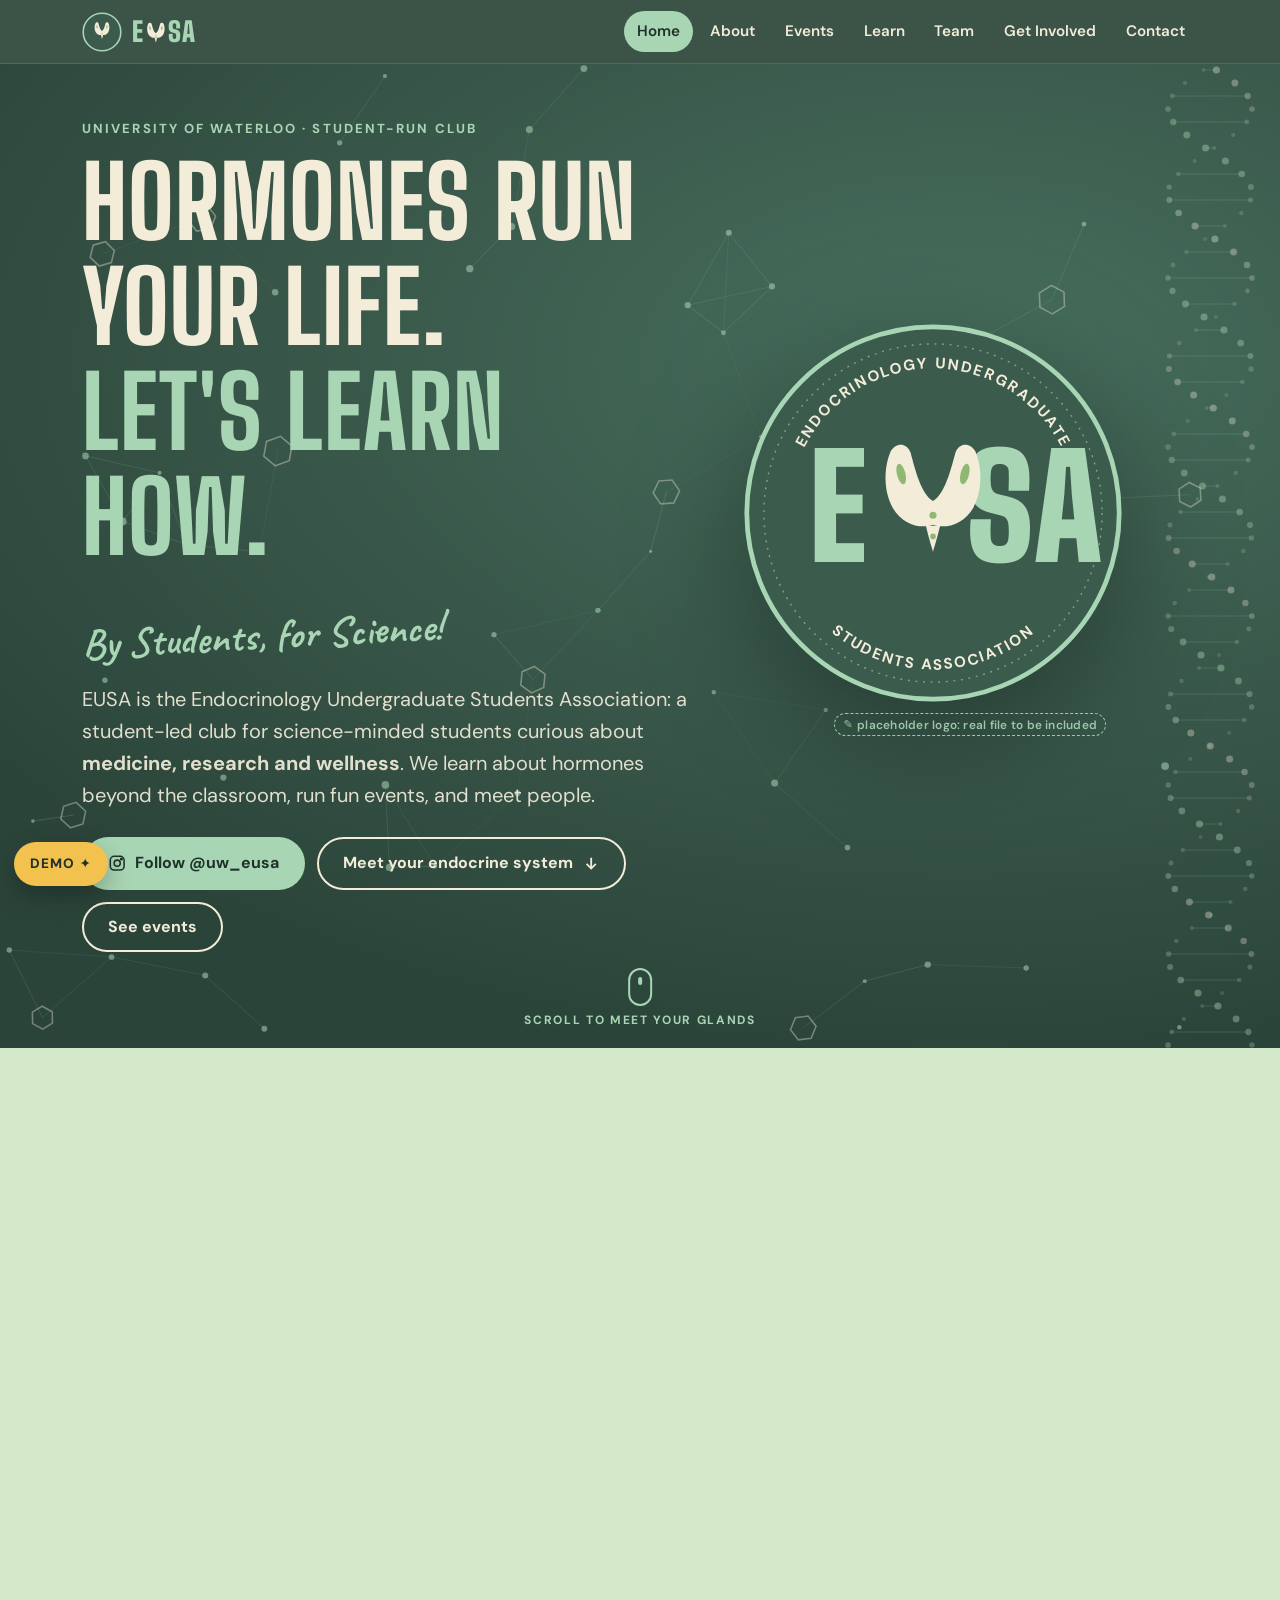
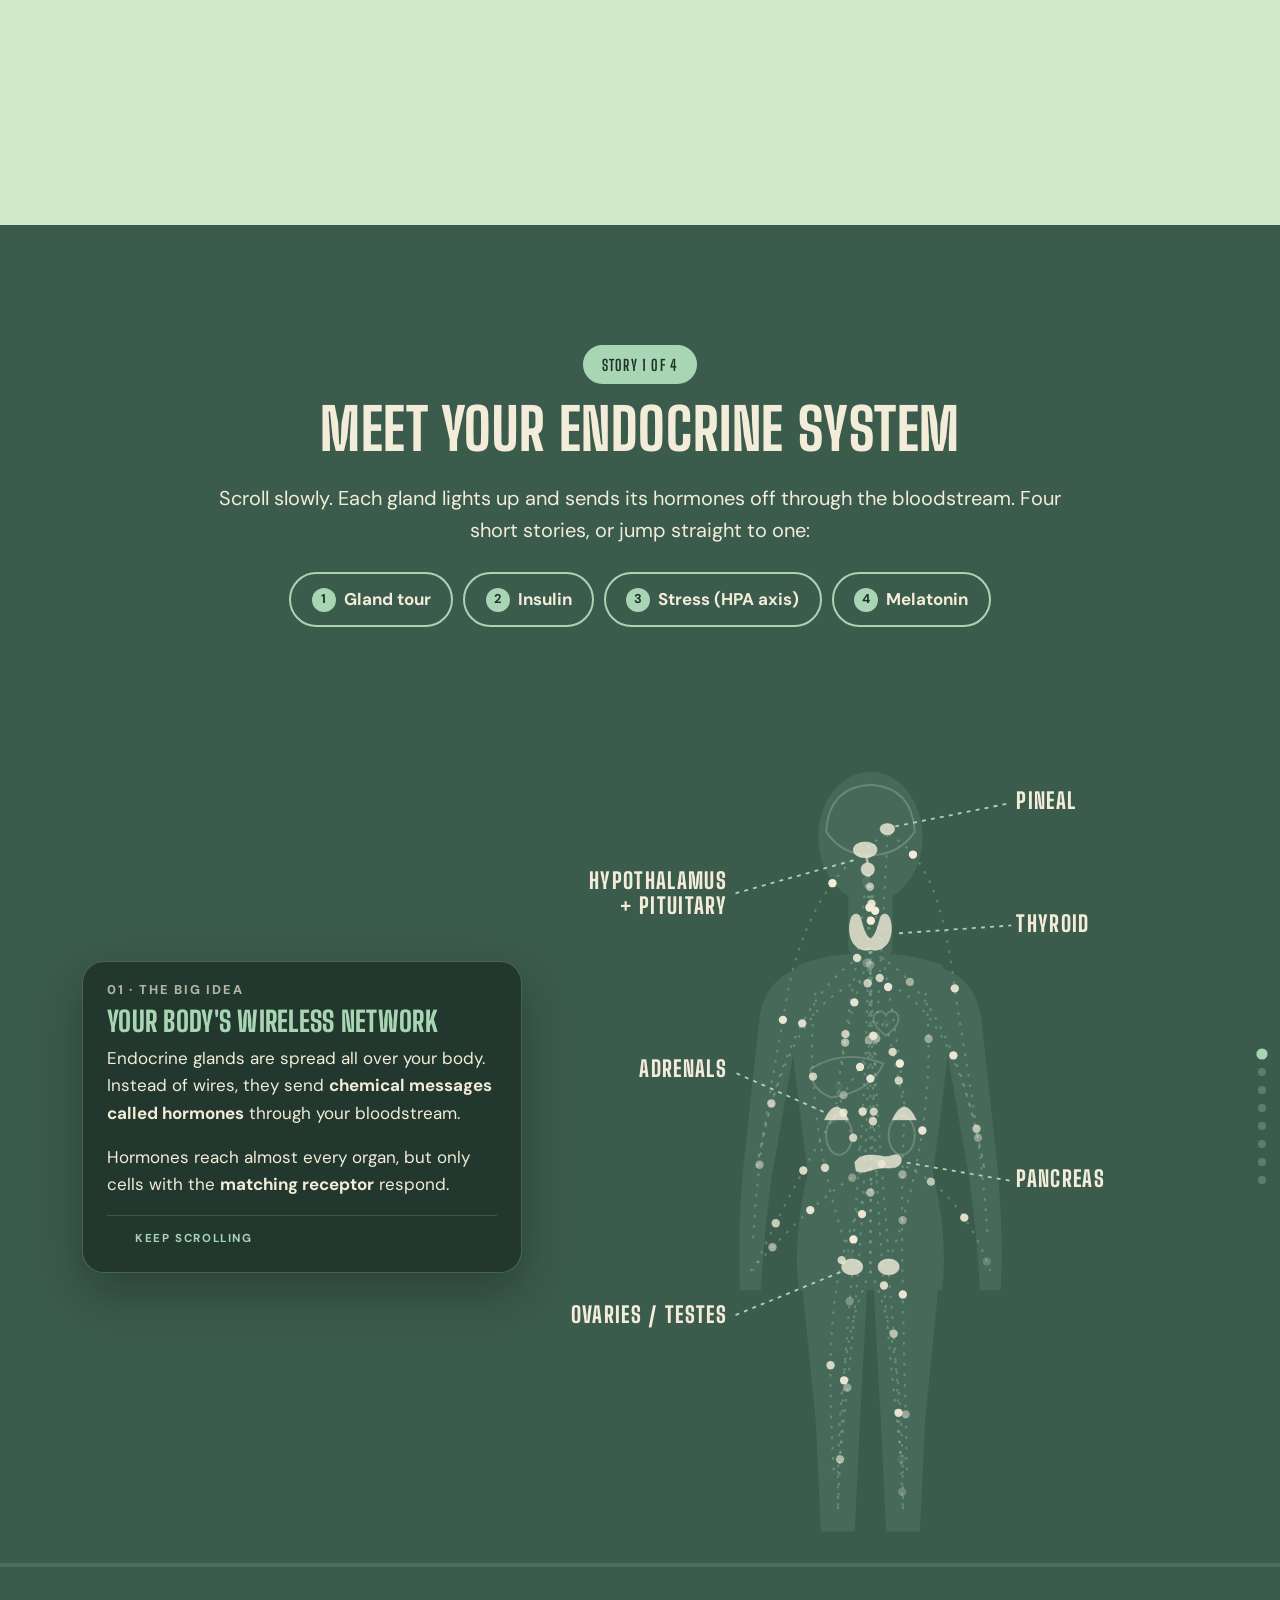
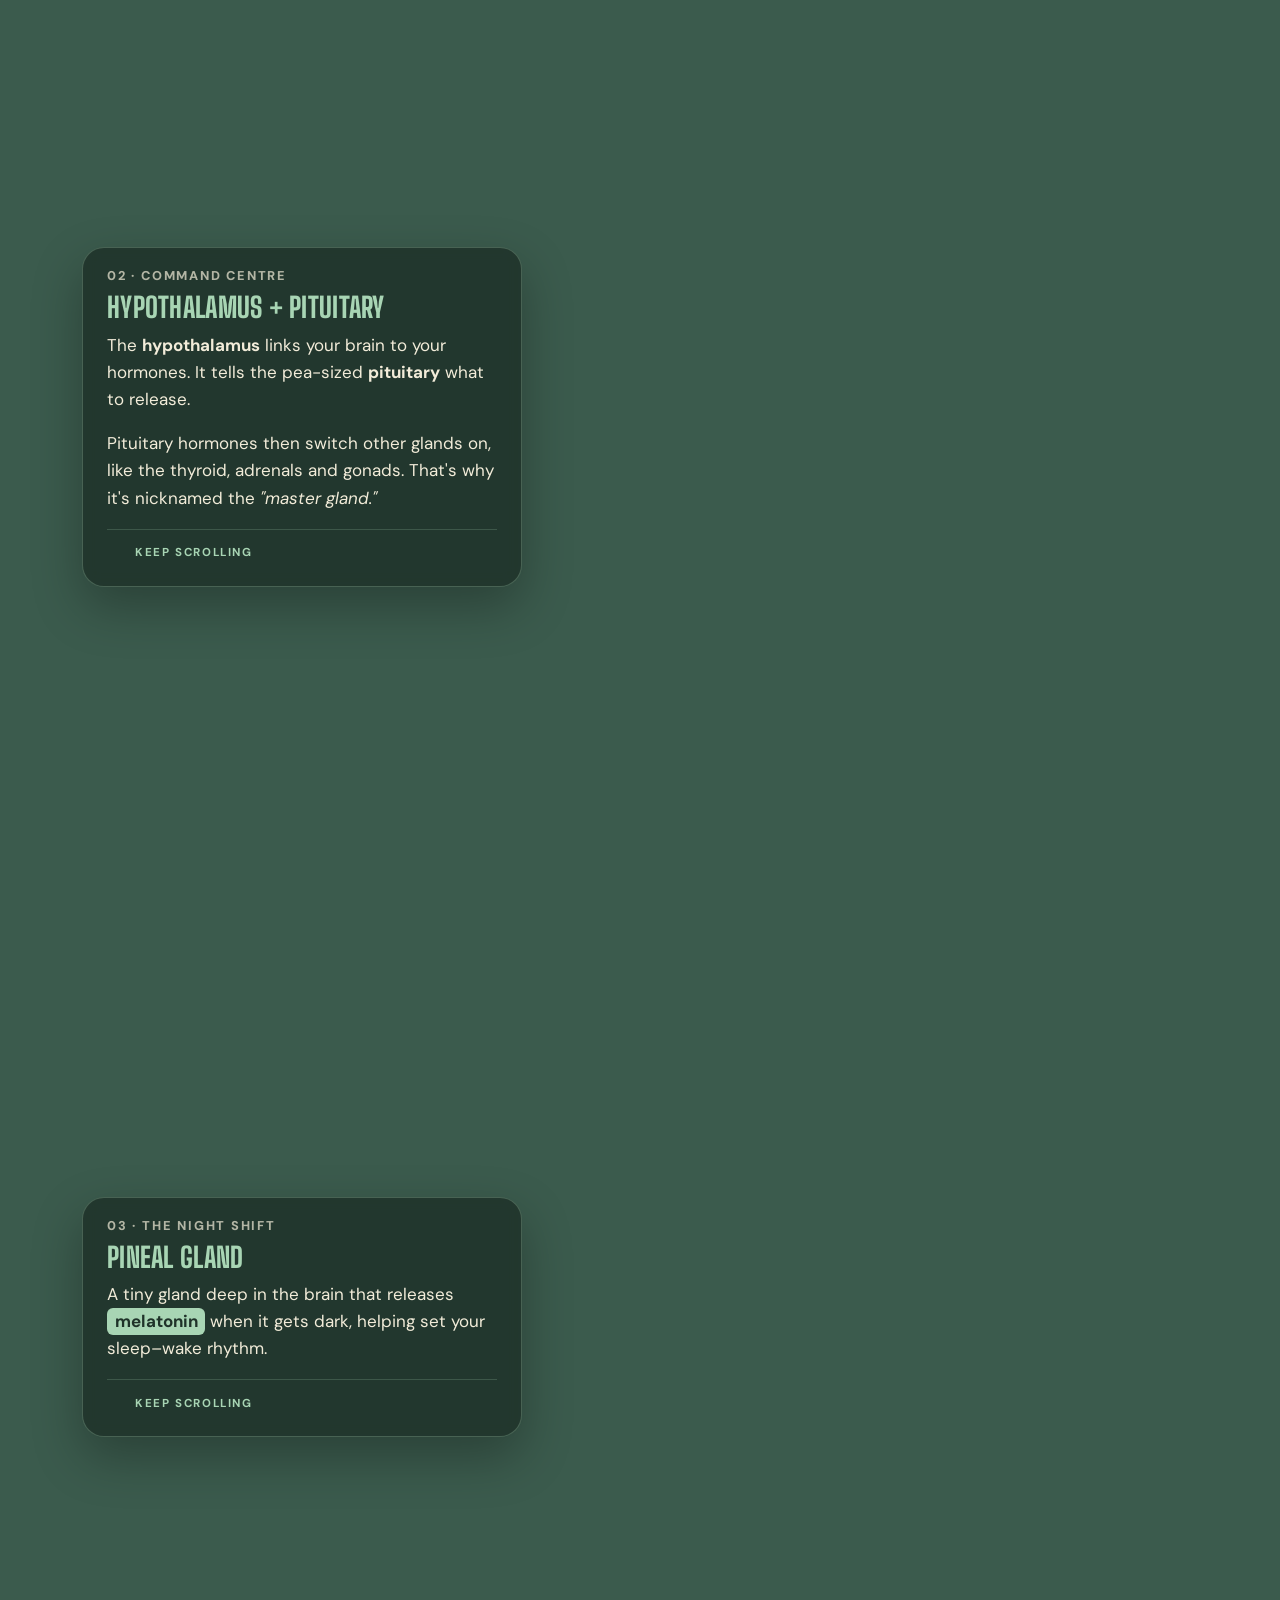
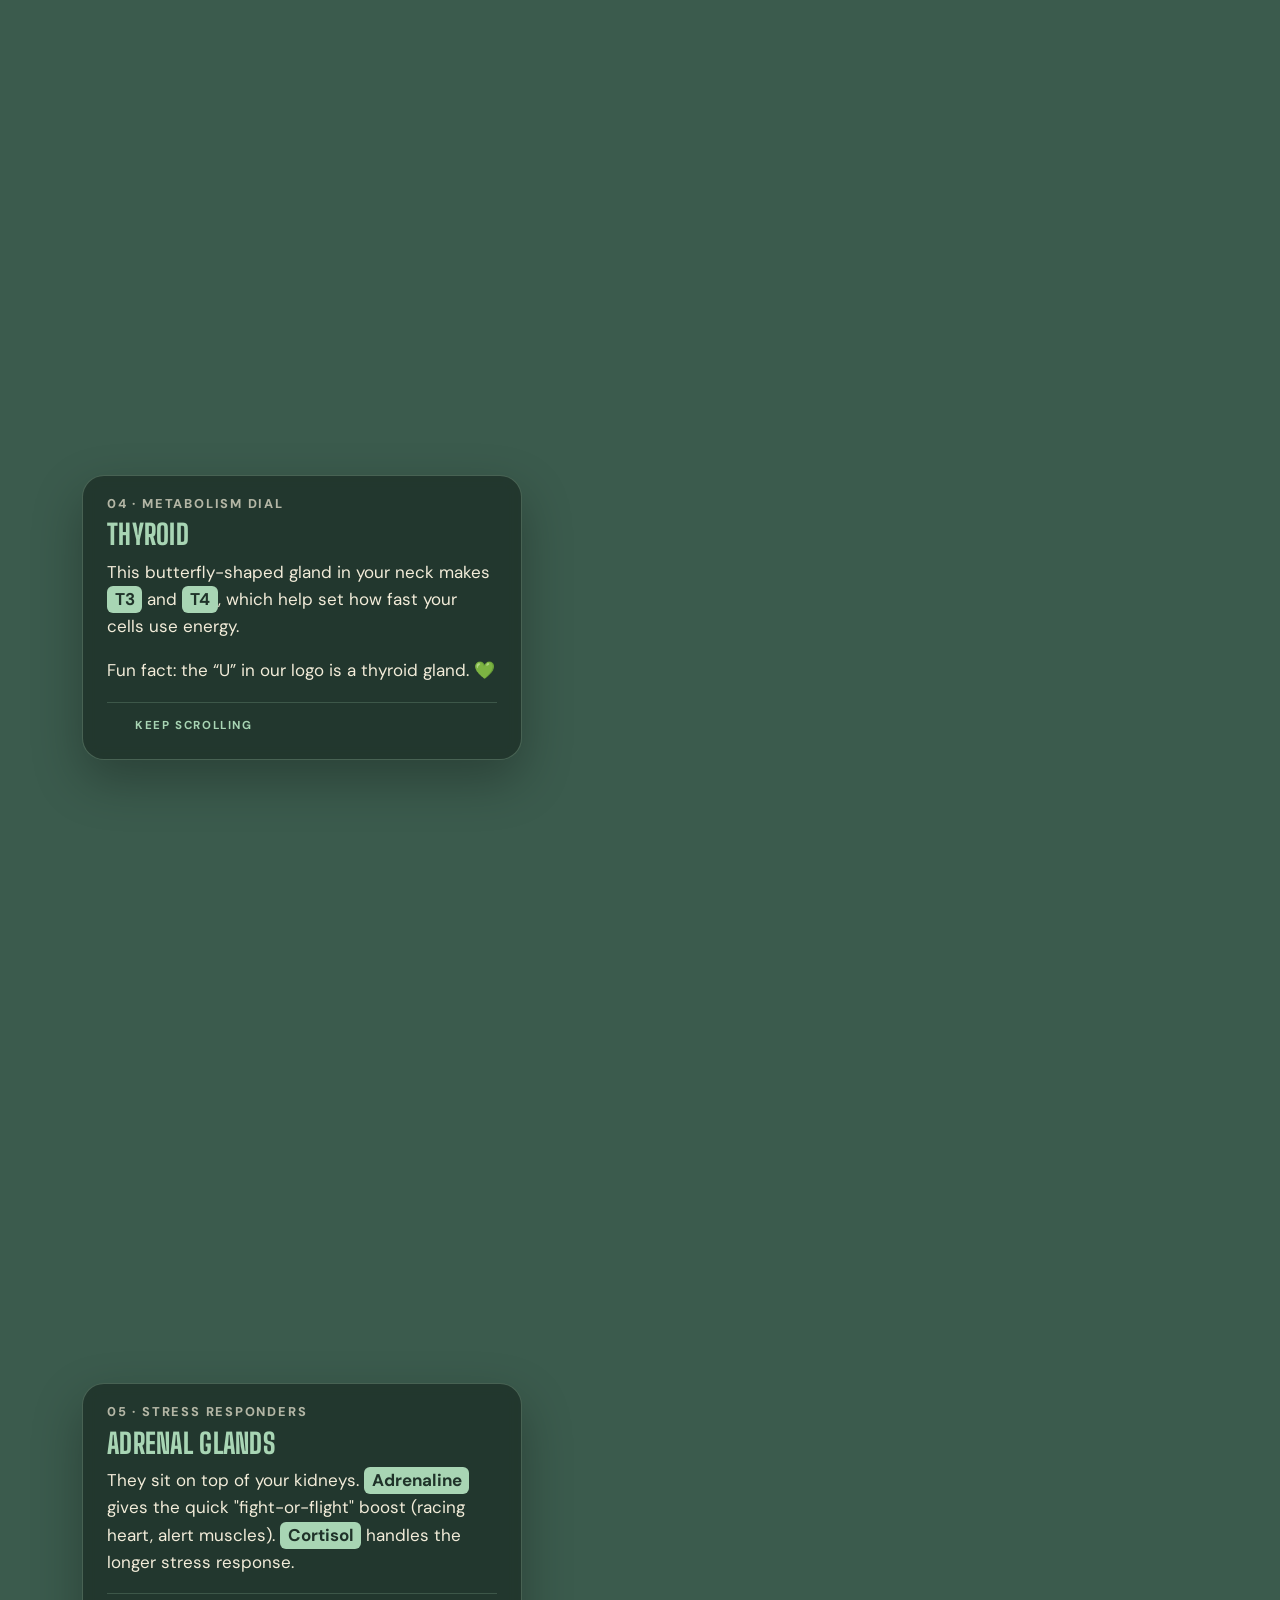
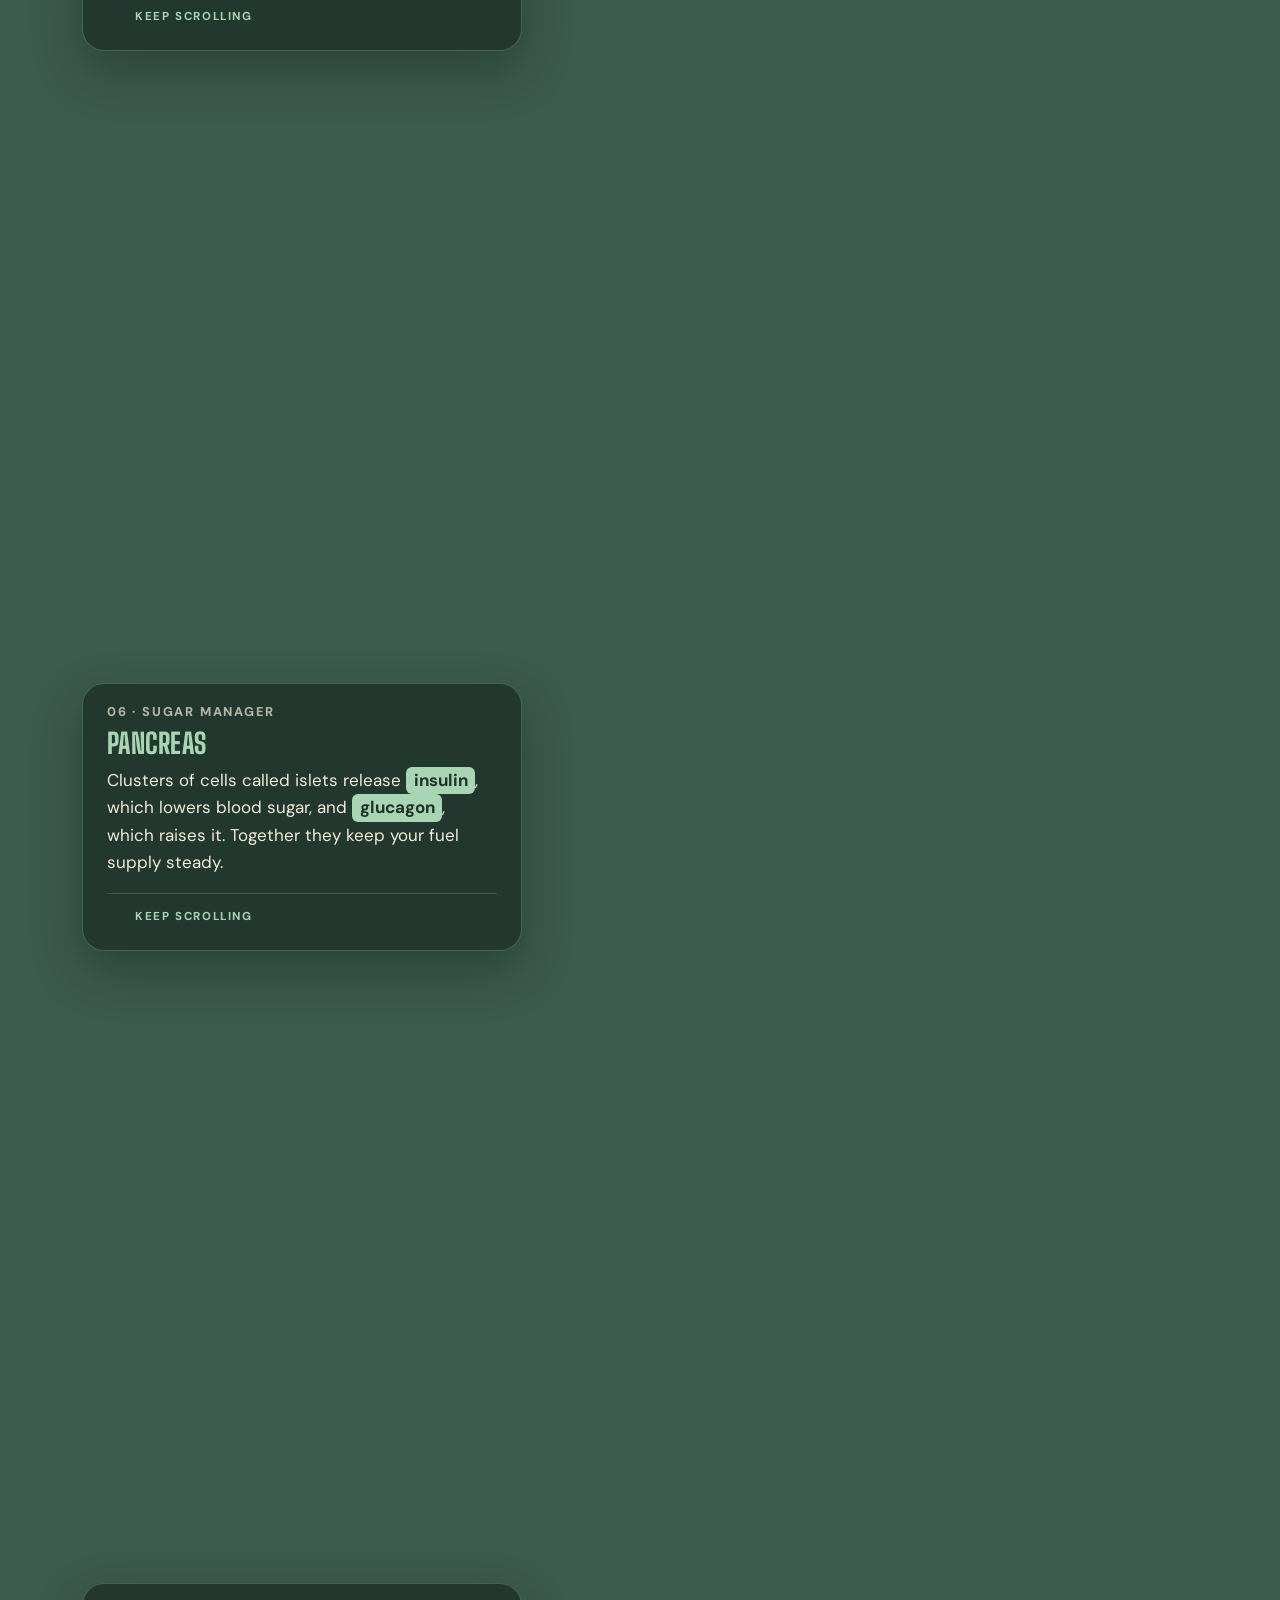
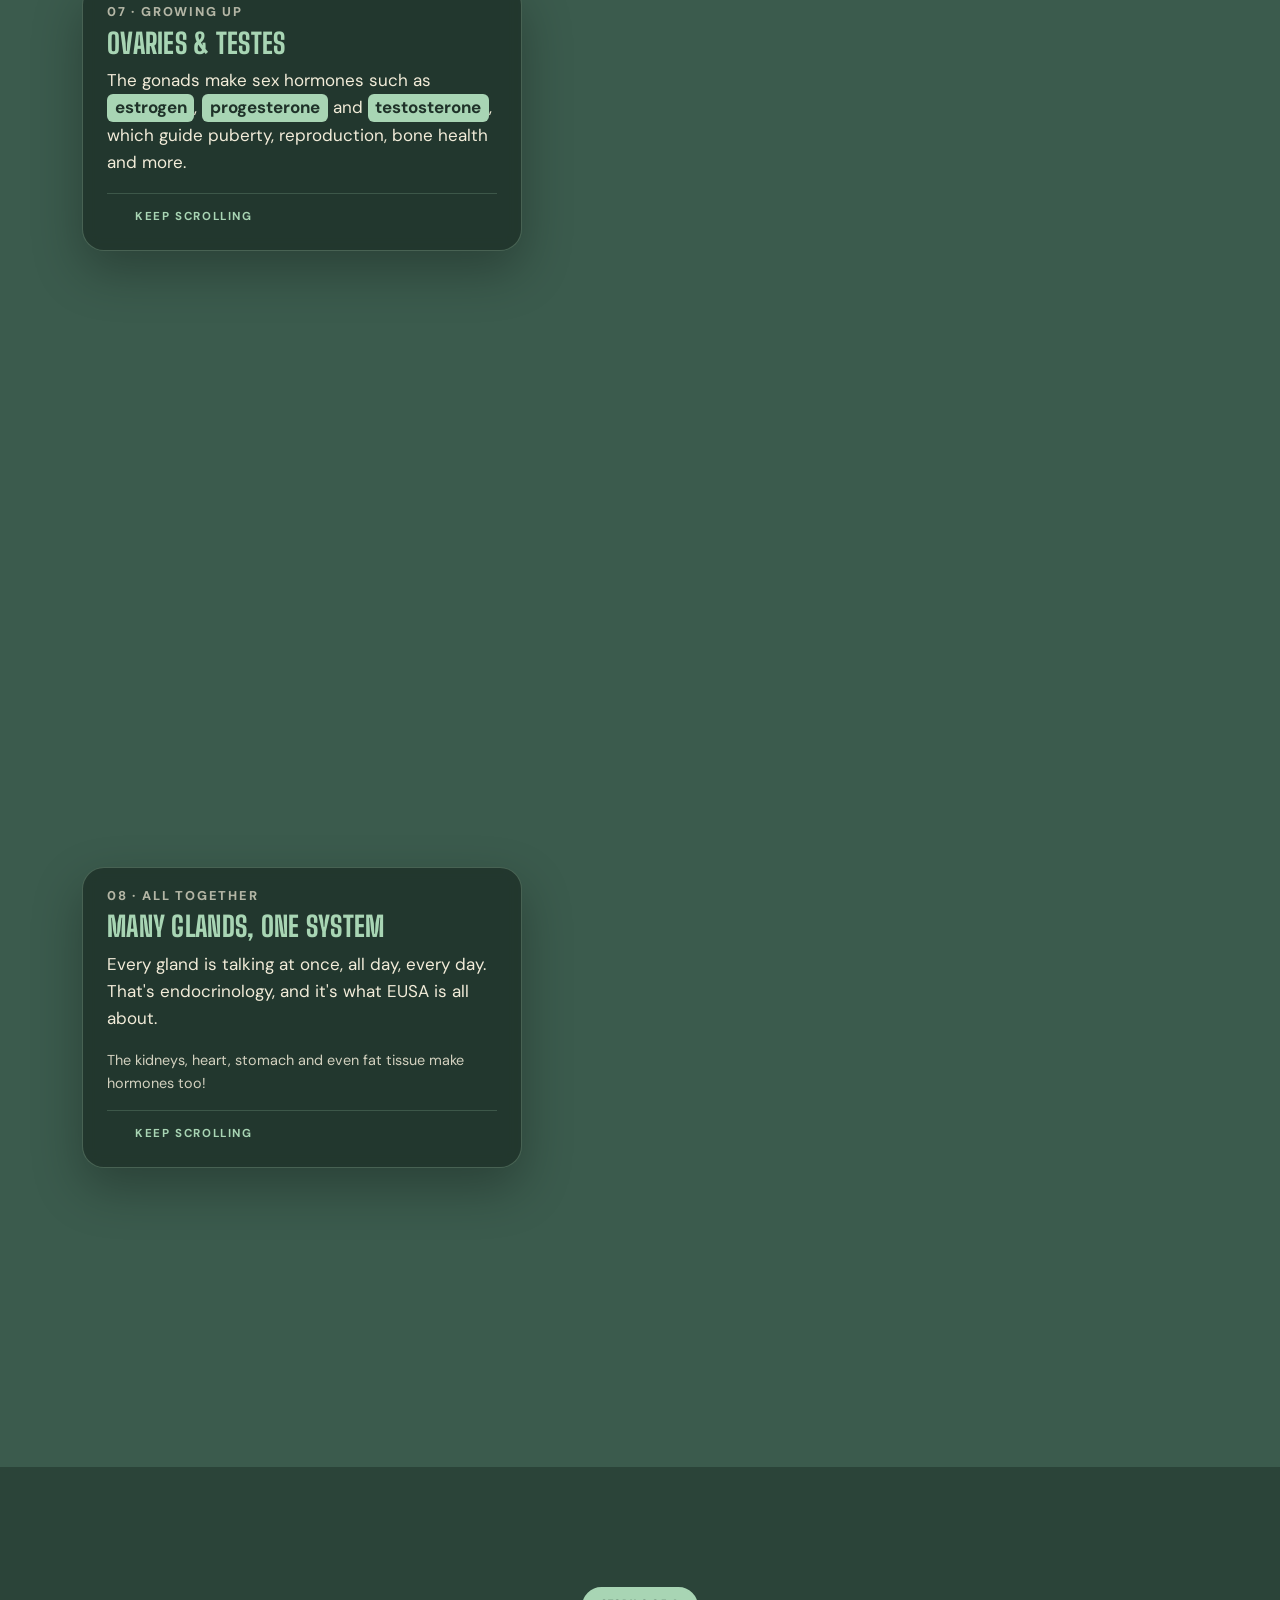
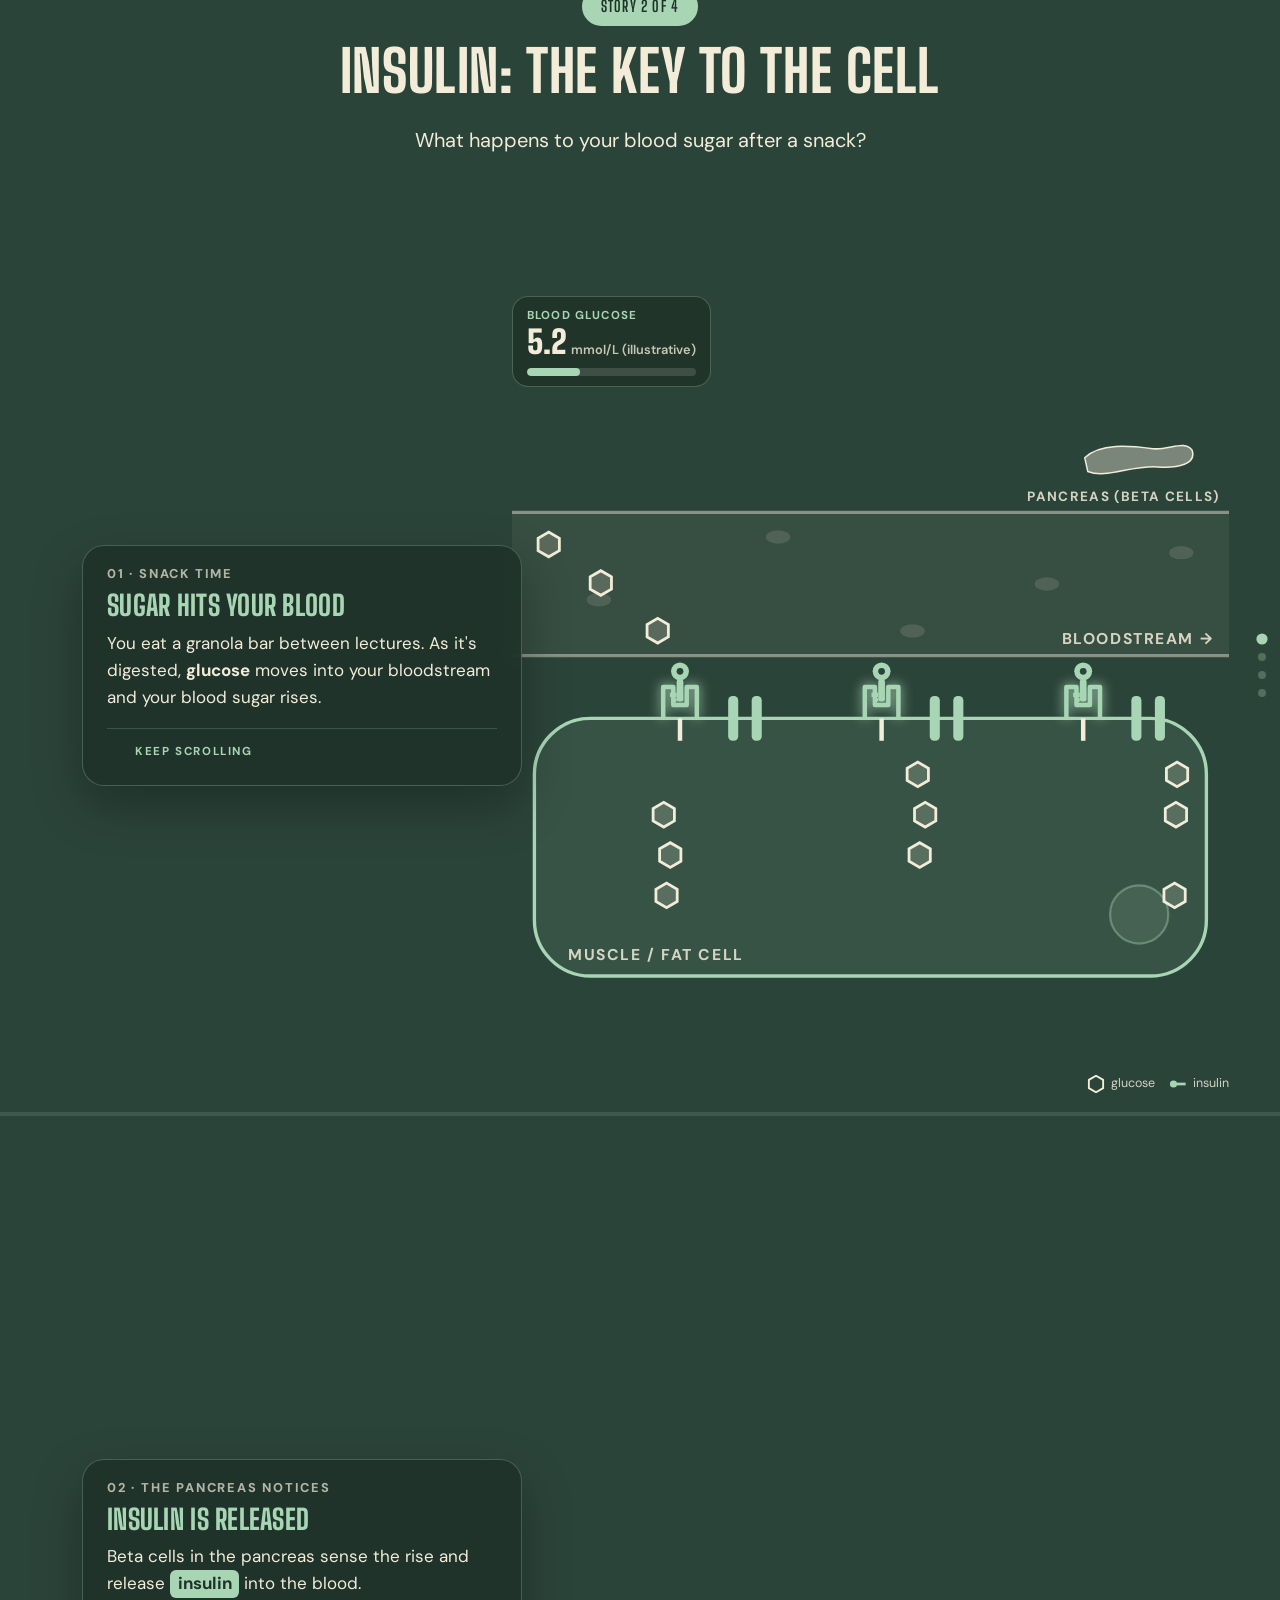
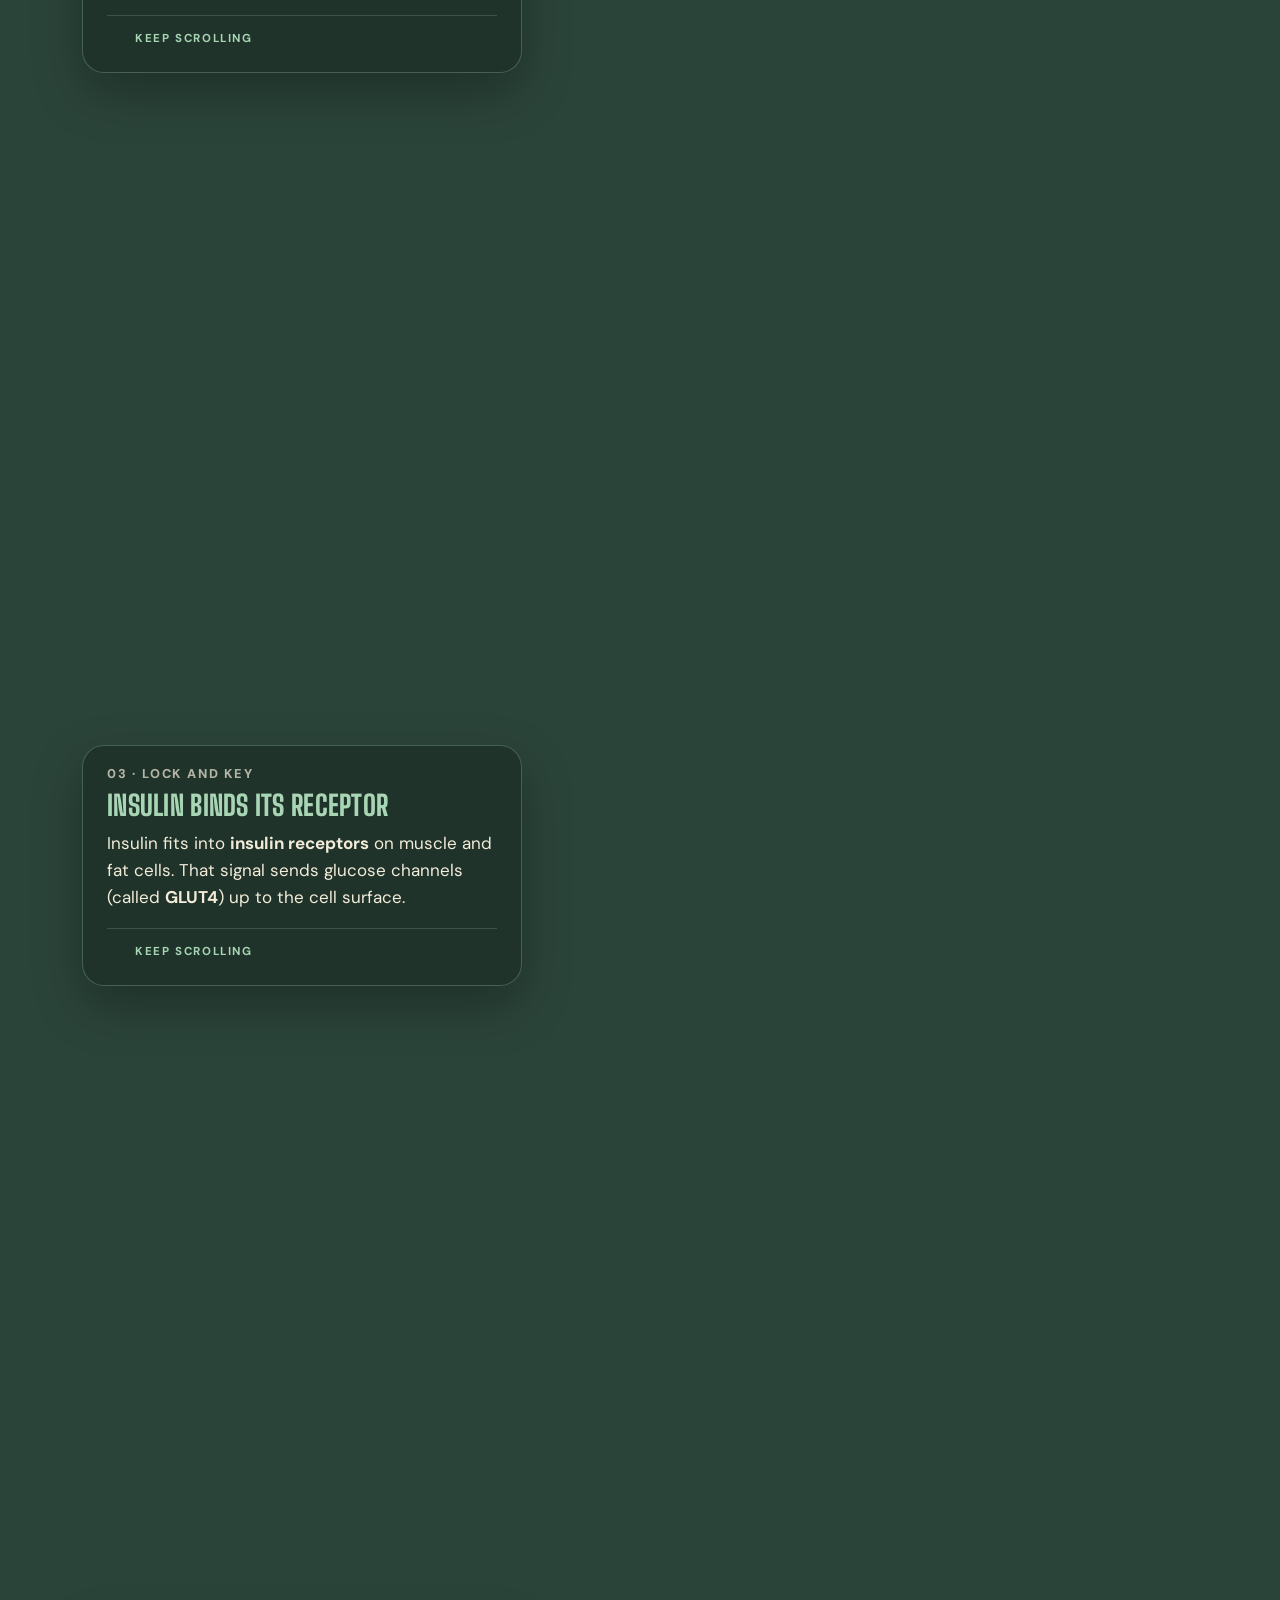
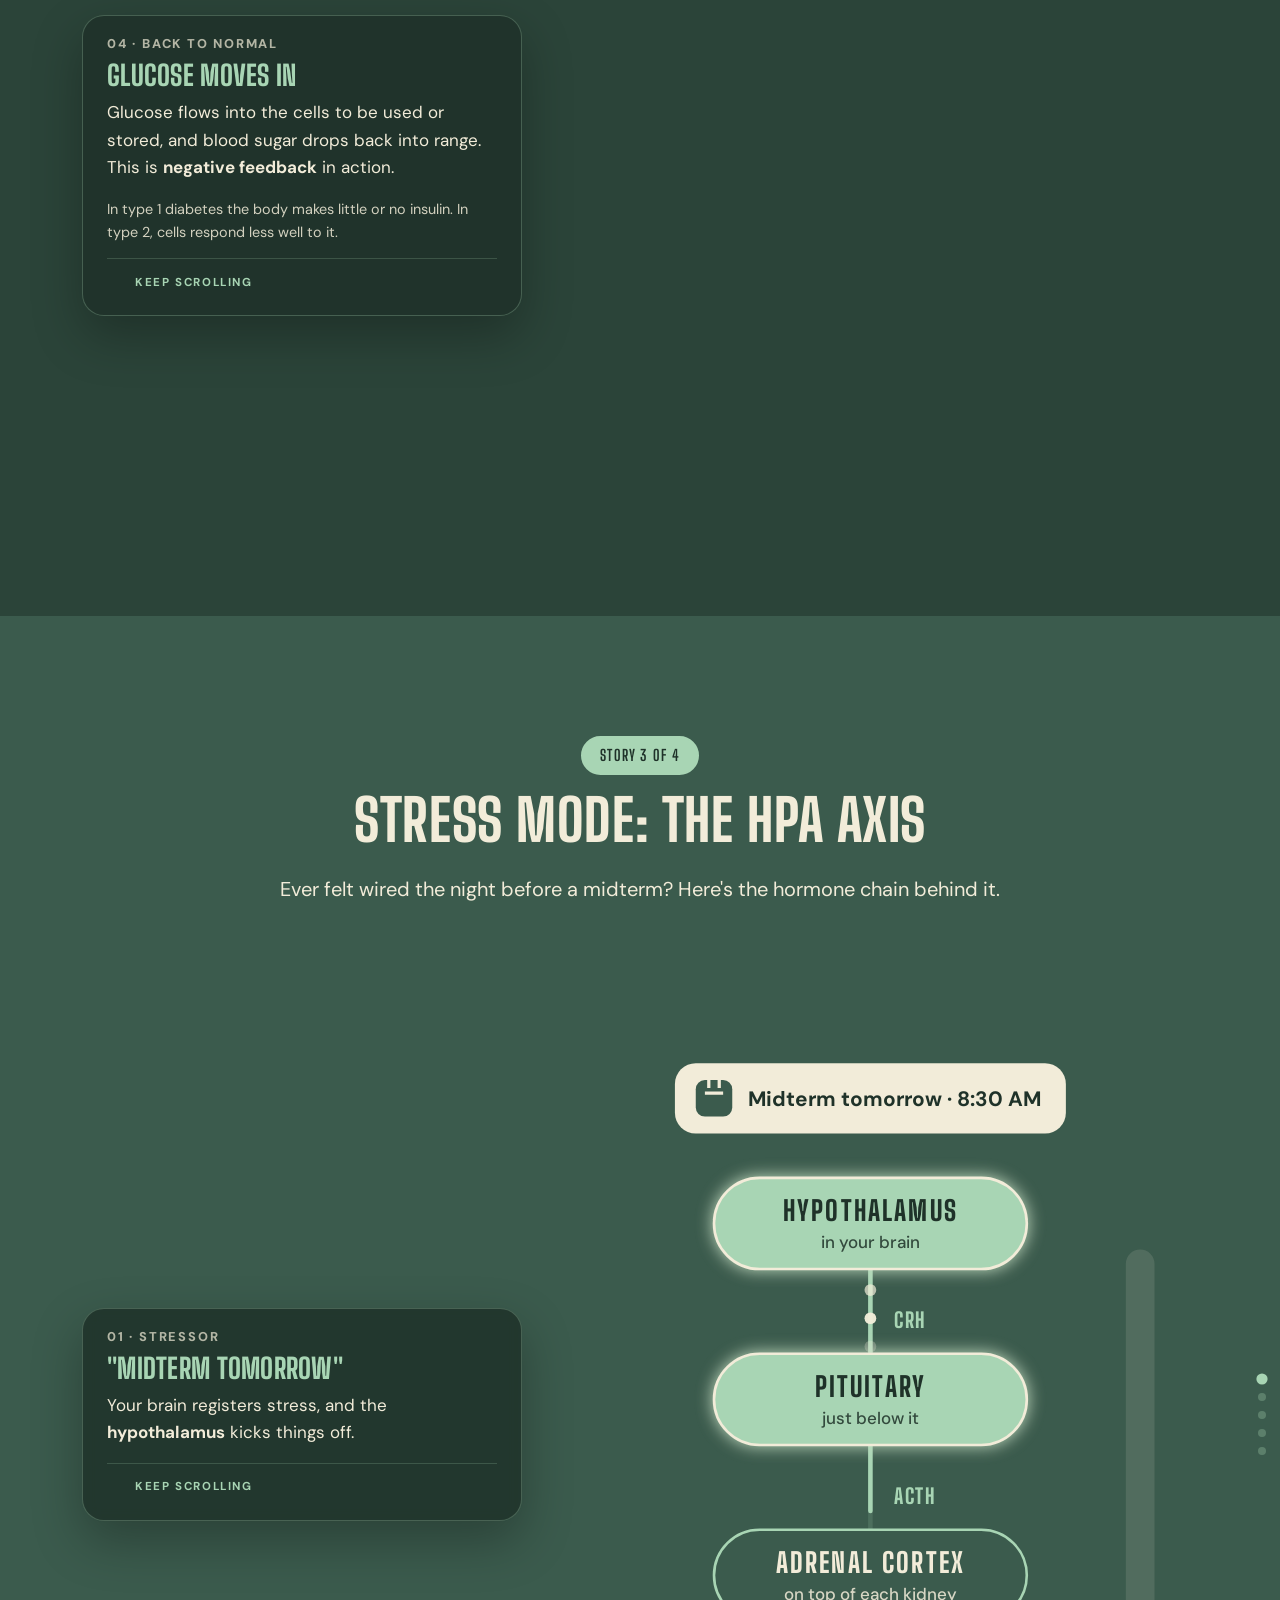
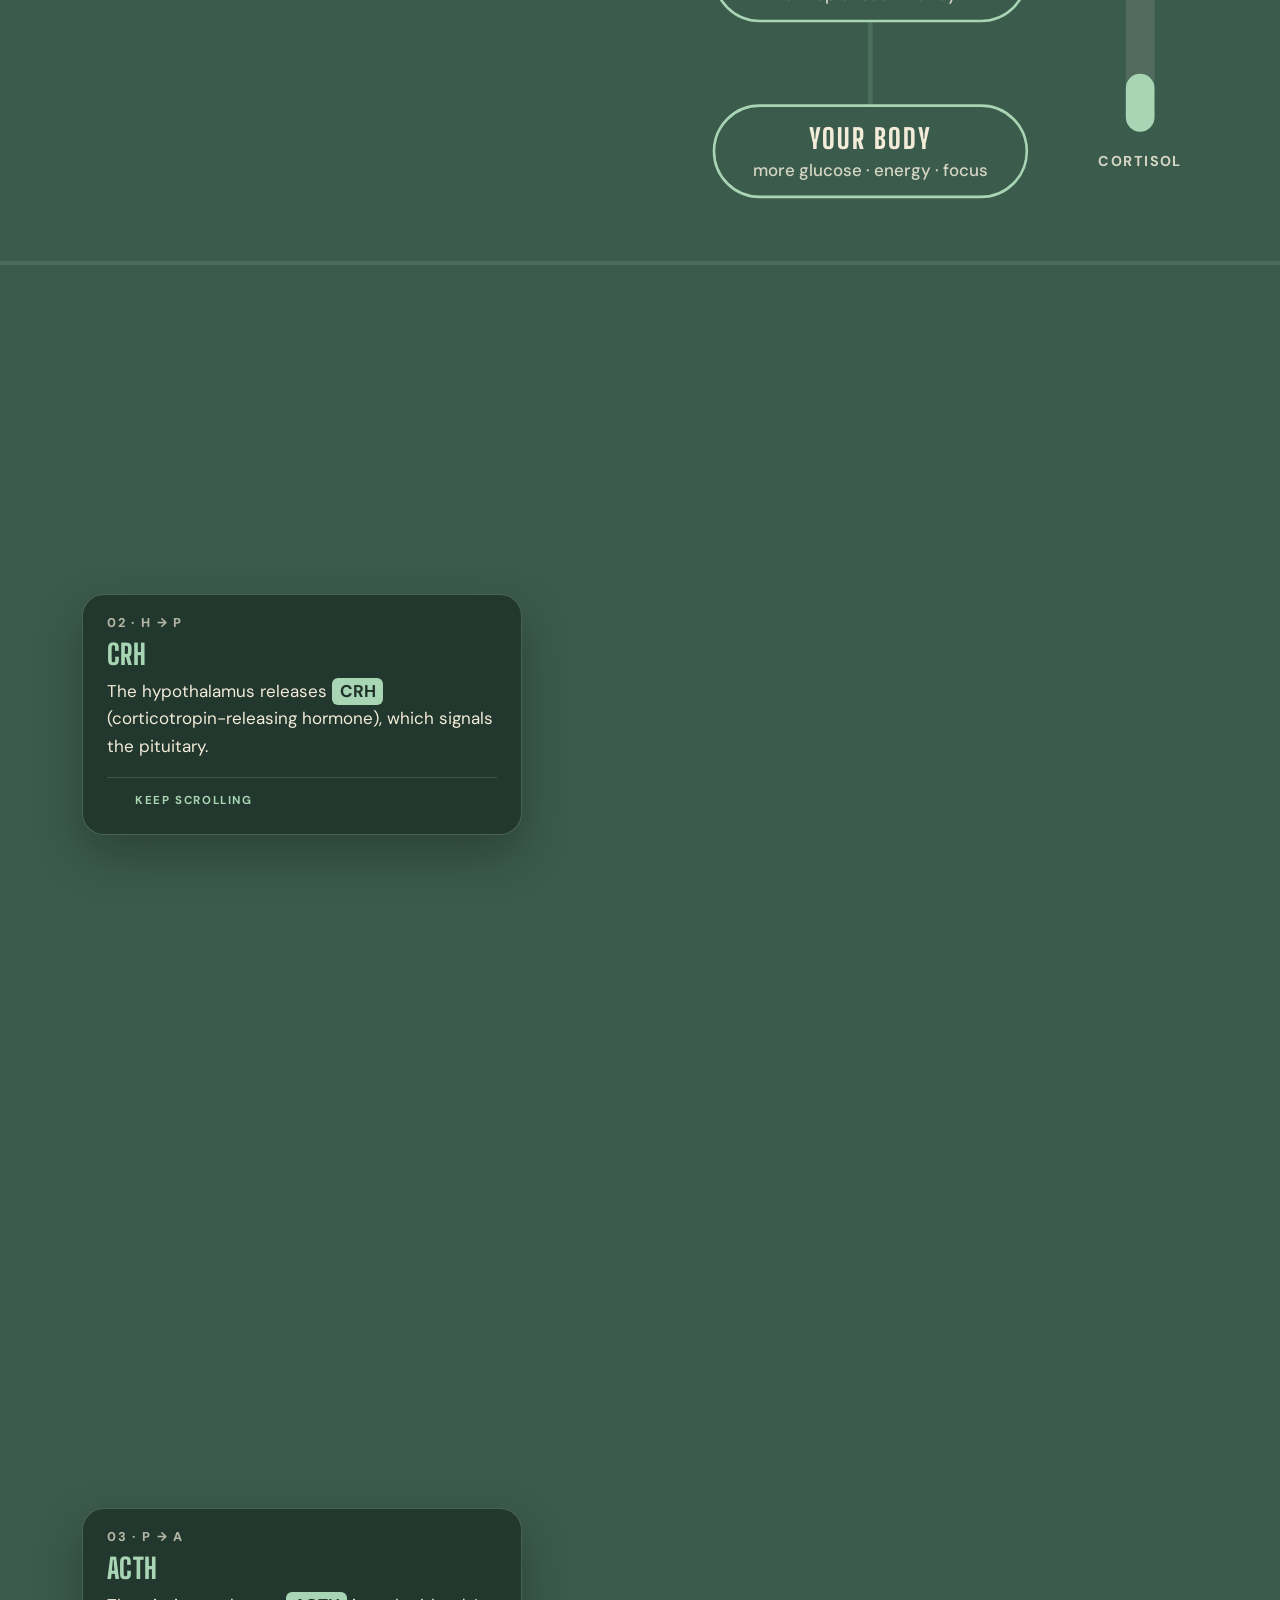
==== commit e22f3c9c: "Thyroid logo, animated Learn articles, home tweaks - Logo "U" is now a thyroid gland (deep valley be" ====
--- a/index.html
+++ b/index.html
@@ -38,6 +38,7 @@
           <a class="btn btn--mint" href="https://www.instagram.com/uw_eusa/" target="_blank" rel="noopener">
             <svg viewBox="0 0 24 24" fill="none" stroke="currentColor" stroke-width="2" aria-hidden="true"><rect x="3" y="3" width="18" height="18" rx="5"/><circle cx="12" cy="12" r="4"/><circle cx="17.5" cy="6.5" r="1" fill="currentColor"/></svg>
             Follow @uw_eusa</a>
+          <a class="btn btn--ghost btn--down" href="#tour-intro">Meet your endocrine system <svg viewBox="0 0 24 24" fill="none" stroke="currentColor" stroke-width="2.4" aria-hidden="true"><path d="M12 5v14M6 13l6 6 6-6"/></svg></a>
           <a class="btn btn--ghost" href="events.html">See events</a>
         </div>
       </div>
@@ -85,7 +86,13 @@
     <div class="container center" data-reveal>
       <span class="pill pill--solid">Story 1 of 4</span>
       <h2 id="tour-title">Meet your endocrine system</h2>
-      <p class="lede">Scroll slowly. Each gland lights up and sends its hormones off through the bloodstream.</p>
+      <p class="lede">Scroll slowly. Each gland lights up and sends its hormones off through the bloodstream. Four short stories, or jump straight to one:</p>
+      <nav class="story-nav" aria-label="Jump to a story">
+        <a href="#tour-intro"><b>1</b>Gland tour</a>
+        <a href="#story-insulin"><b>2</b>Insulin</a>
+        <a href="#story-stress"><b>3</b>Stress (HPA axis)</a>
+        <a href="#story-melatonin"><b>4</b>Melatonin</a>
+      </nav>
     </div>
   </section>
   <section class="scrolly scrolly--forest" data-scrolly="tour" aria-label="Animated tour of the endocrine glands">
@@ -116,7 +123,7 @@
         <span class="step__num">04 · Metabolism dial</span>
         <h3>Thyroid</h3>
         <p>This butterfly-shaped gland in your neck makes <span class="hormone">T3</span> and <span class="hormone">T4</span>, which help set how fast your cells use energy.</p>
-        <p>Fun fact: our logo turns the thyroid into a heart. 💚</p>
+        <p>Fun fact: the “U” in our logo is a thyroid gland. 💚</p>
       </div></div></div>
       <div class="step"><div class="container"><div class="step__card">
         <span class="step__num">05 · Stress responders</span>
@@ -143,7 +150,7 @@
   </section>
 
   <!-- ============ STORY 2: INSULIN ============ -->
-  <section class="section section--deep" aria-labelledby="ins-title" style="padding-bottom:40px">
+  <section class="section section--deep" id="story-insulin" aria-labelledby="ins-title" style="padding-bottom:40px">
     <div class="container center" data-reveal>
       <span class="pill pill--solid">Story 2 of 4</span>
       <h2 id="ins-title">Insulin: the key to the cell</h2>
@@ -187,7 +194,7 @@
   </section>
 
   <!-- ============ STORY 3: STRESS ============ -->
-  <section class="section section--dark" aria-labelledby="hpa-title" style="padding-bottom:40px">
+  <section class="section section--dark" id="story-stress" aria-labelledby="hpa-title" style="padding-bottom:40px">
     <div class="container center" data-reveal>
       <span class="pill pill--solid">Story 3 of 4</span>
       <h2 id="hpa-title">Stress mode: the HPA axis</h2>
@@ -231,7 +238,7 @@
   </section>
 
   <!-- ============ STORY 4: MELATONIN ============ -->
-  <section class="section section--deep" aria-labelledby="mel-title" style="padding-bottom:40px">
+  <section class="section section--deep" id="story-melatonin" aria-labelledby="mel-title" style="padding-bottom:40px">
     <div class="container center" data-reveal>
       <span class="pill pill--solid">Story 4 of 4</span>
       <h2 id="mel-title">Melatonin: the night shift</h2>
--- a/assets/css/styles.css
+++ b/assets/css/styles.css
@@ -147,7 +147,7 @@
 .brand { display: flex; align-items: center; gap: 10px; text-decoration: none; color: var(--cream); }
 .brand-badge { width: 40px; height: 40px; flex: none; }
 .wordmark { display: inline-flex; align-items: center; font: 900 1.7rem/1 var(--font-display); letter-spacing: .04em; color: var(--mint); }
-.wordmark .u-heart { width: .78em; height: .78em; margin: 0 .04em; color: var(--cream); }
+.wordmark .u-heart { width: .8em; height: .8em; margin-bottom: -.04em; margin: 0 .04em; color: var(--cream); }
 .nav { display: flex; align-items: center; gap: 4px; }
 .nav a {
   color: var(--cream); text-decoration: none; font-weight: 600; font-size: .95rem;
@@ -207,8 +207,8 @@
 .hero .lede { color: rgba(242,236,217,.92); margin-bottom: 26px; }
 .hero-logo { justify-self: center; width: min(78vw, 380px); filter: drop-shadow(0 30px 60px rgba(0,0,0,.35)); animation: floaty 6s ease-in-out infinite; }
 @keyframes floaty { 50% { transform: translateY(-14px) rotate(1.5deg); } }
-.hero-logo .heart { transform-origin: 50% 55%; transform-box: fill-box; animation: beat 1.6s ease-in-out infinite; }
-@keyframes beat { 0%, 100% { transform: scale(1); } 12% { transform: scale(1.09); } 24% { transform: scale(1); } 36% { transform: scale(1.06); } }
+.hero-logo .thy { transform-origin: 50% 40%; transform-box: fill-box; animation: beat 1.6s ease-in-out infinite; }
+@keyframes beat { 0%, 100% { transform: scale(1); } 15% { transform: scale(1.05); } 30% { transform: scale(1); } 45% { transform: scale(1.03); } }
 .logo-note { font-size: .78rem; color: var(--mint); text-align: center; margin-top: 10px; }
 .scroll-cue {
   position: absolute; left: 50%; bottom: 22px; transform: translateX(-50%);
@@ -504,3 +504,25 @@
   [data-reveal] { opacity: 1; transform: none; }
   .hero h1 .word > span { transform: none; }
 }
+
+/* ---------- scroll hint arrow inside every step card ---------- */
+.step__hint { display: flex; align-items: center; gap: 10px; margin-top: 14px; padding-top: 12px; border-top: 1px solid rgba(168,213,180,.2); color: var(--mint); font: 700 .72rem/1 var(--font-body); letter-spacing: .14em; text-transform: uppercase; }
+.step__hint .chevs { display: grid; width: 18px; height: 22px; place-items: center; }
+.step__hint .chevs i { display: block; width: 9px; height: 9px; border-right: 2.5px solid currentColor; border-bottom: 2.5px solid currentColor; transform: rotate(45deg); margin-top: -4px; opacity: 0; animation: chevRun 1.5s infinite; }
+.step__hint .chevs i:nth-child(2) { animation-delay: .25s; }
+.step__hint .chevs i:nth-child(3) { animation-delay: .5s; }
+@keyframes chevRun { 0% { opacity: 0; transform: translateY(-6px) rotate(45deg); } 40% { opacity: 1; } 100% { opacity: 0; transform: translateY(6px) rotate(45deg); } }
+
+/* ---------- home: jump-to-story buttons ---------- */
+.story-nav { display: flex; flex-wrap: wrap; justify-content: center; gap: 10px; margin-top: 26px; }
+.story-nav a { display: inline-flex; align-items: center; gap: 8px; padding: .7em 1.2em; min-height: 46px; border-radius: 999px; border: 2px solid var(--mint); color: var(--cream); text-decoration: none; font-weight: 700; transition: background .25s, color .25s, transform .25s var(--ease); }
+.story-nav a b { display: inline-grid; place-items: center; width: 24px; height: 24px; border-radius: 50%; background: var(--mint); color: var(--forest-ink); font-size: .8rem; }
+.story-nav a:hover { background: var(--mint); color: var(--forest-ink); transform: translateY(-2px); }
+.story-nav a:hover b { background: var(--forest-ink); color: var(--mint); }
+[id^="story-"], #tour-intro { scroll-margin-top: var(--header-h); }
+.btn--down svg { animation: nudge 1.4s ease-in-out infinite; }
+@keyframes nudge { 50% { transform: translateY(4px); } }
+
+@media (max-width: 860px) {
+  .scrolly--article .scrolly__visual { align-items: flex-start; }
+}
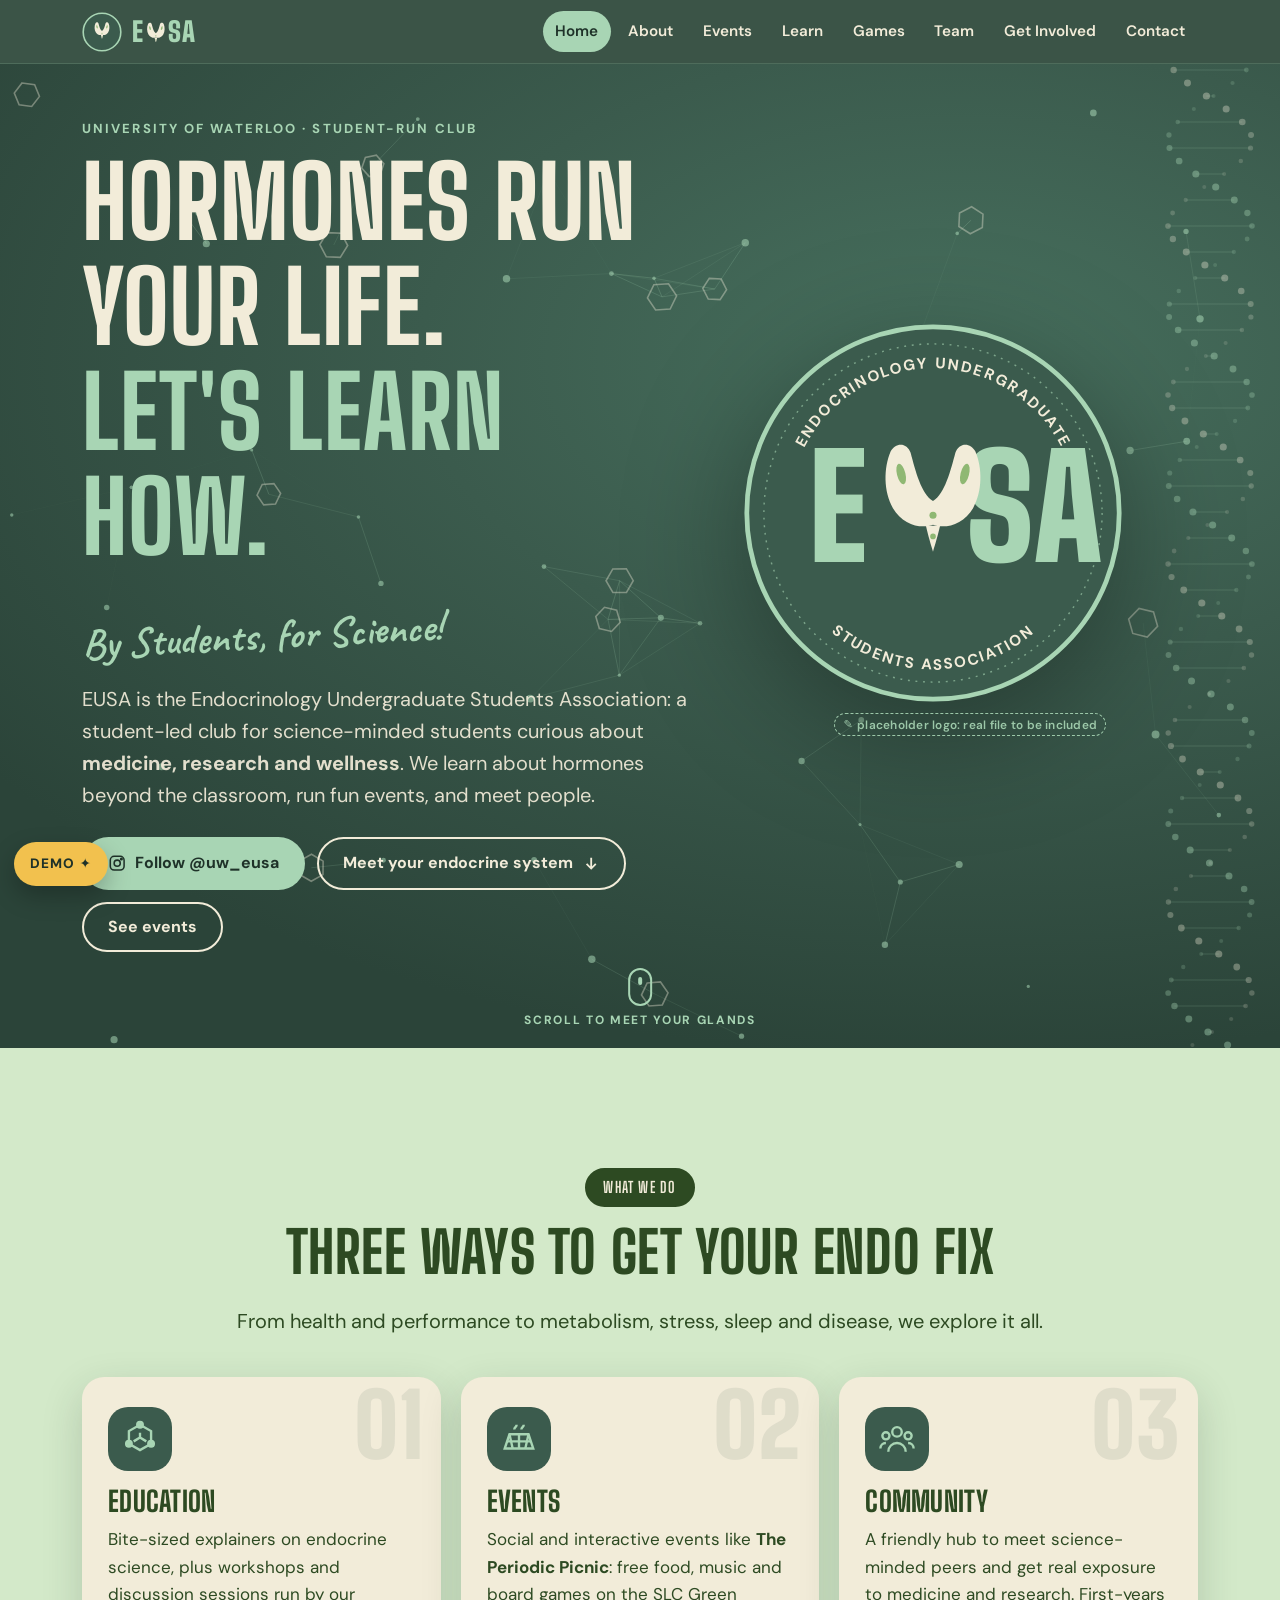
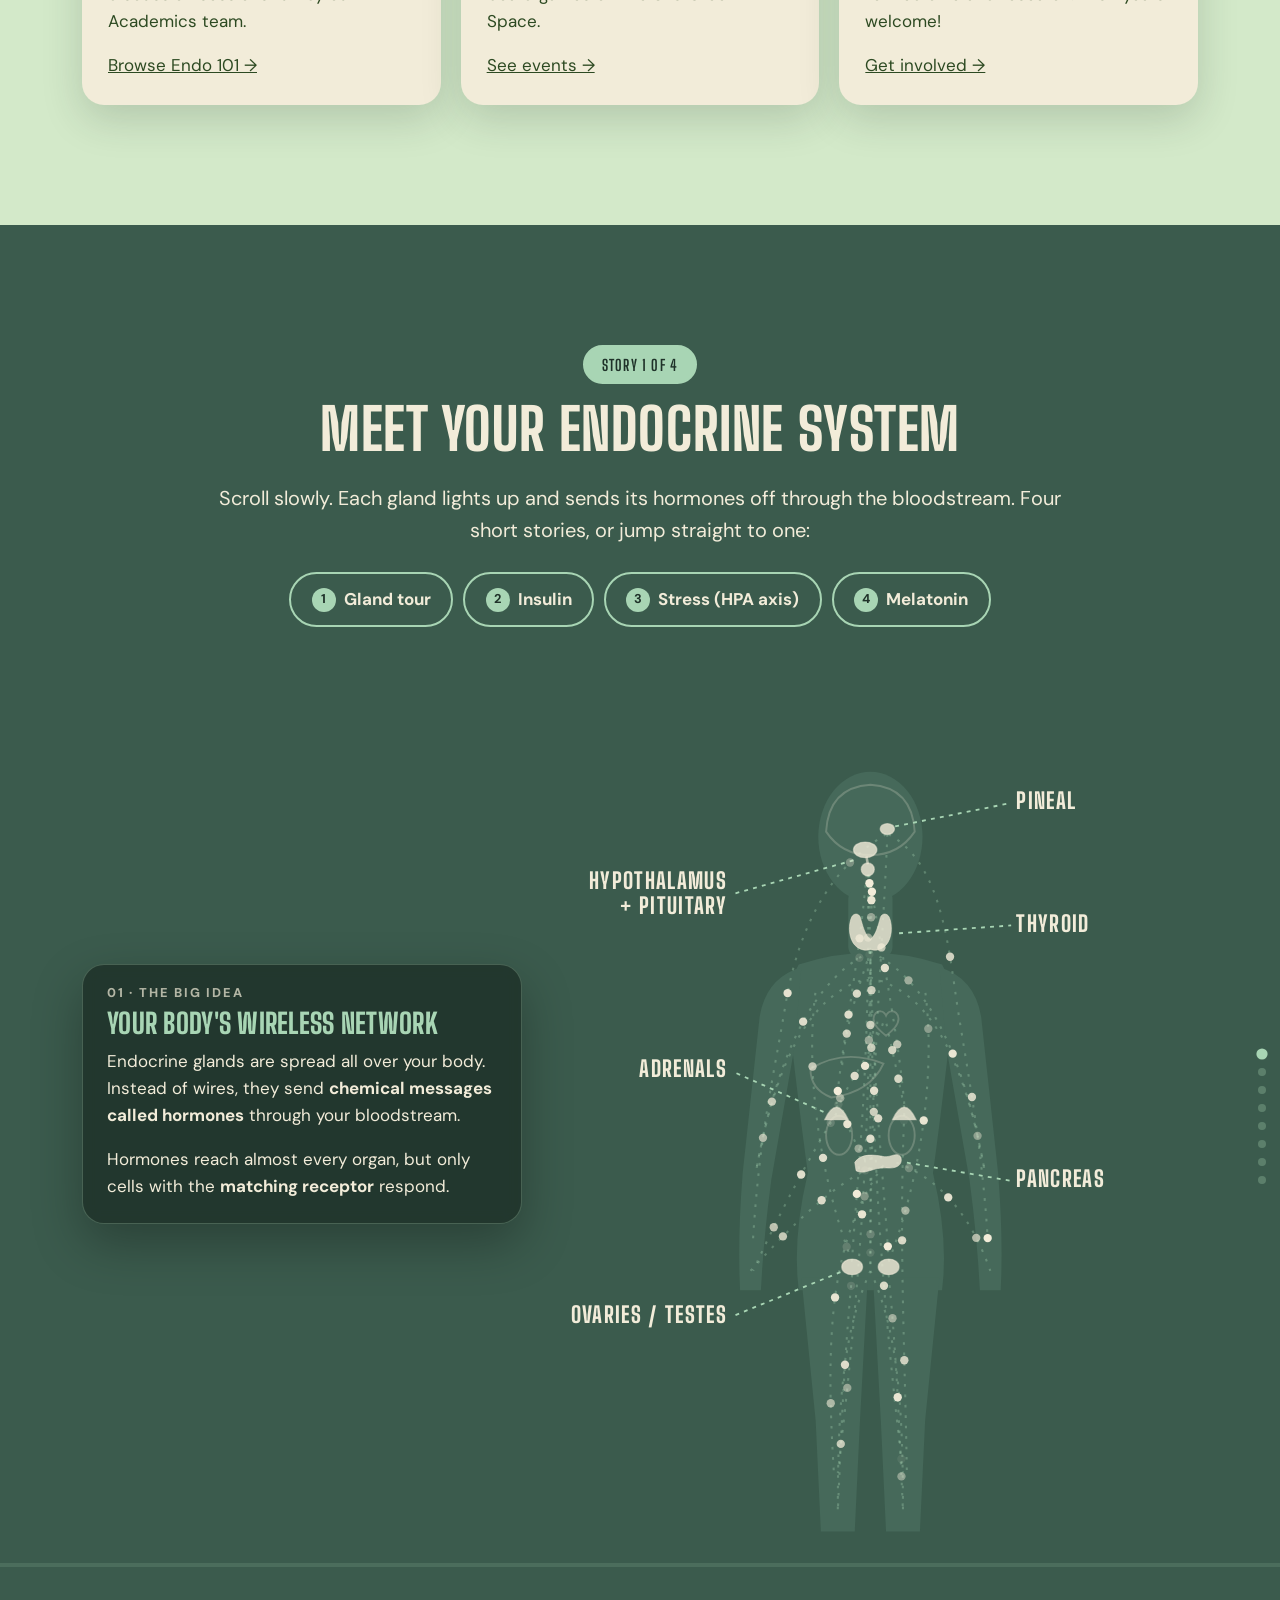
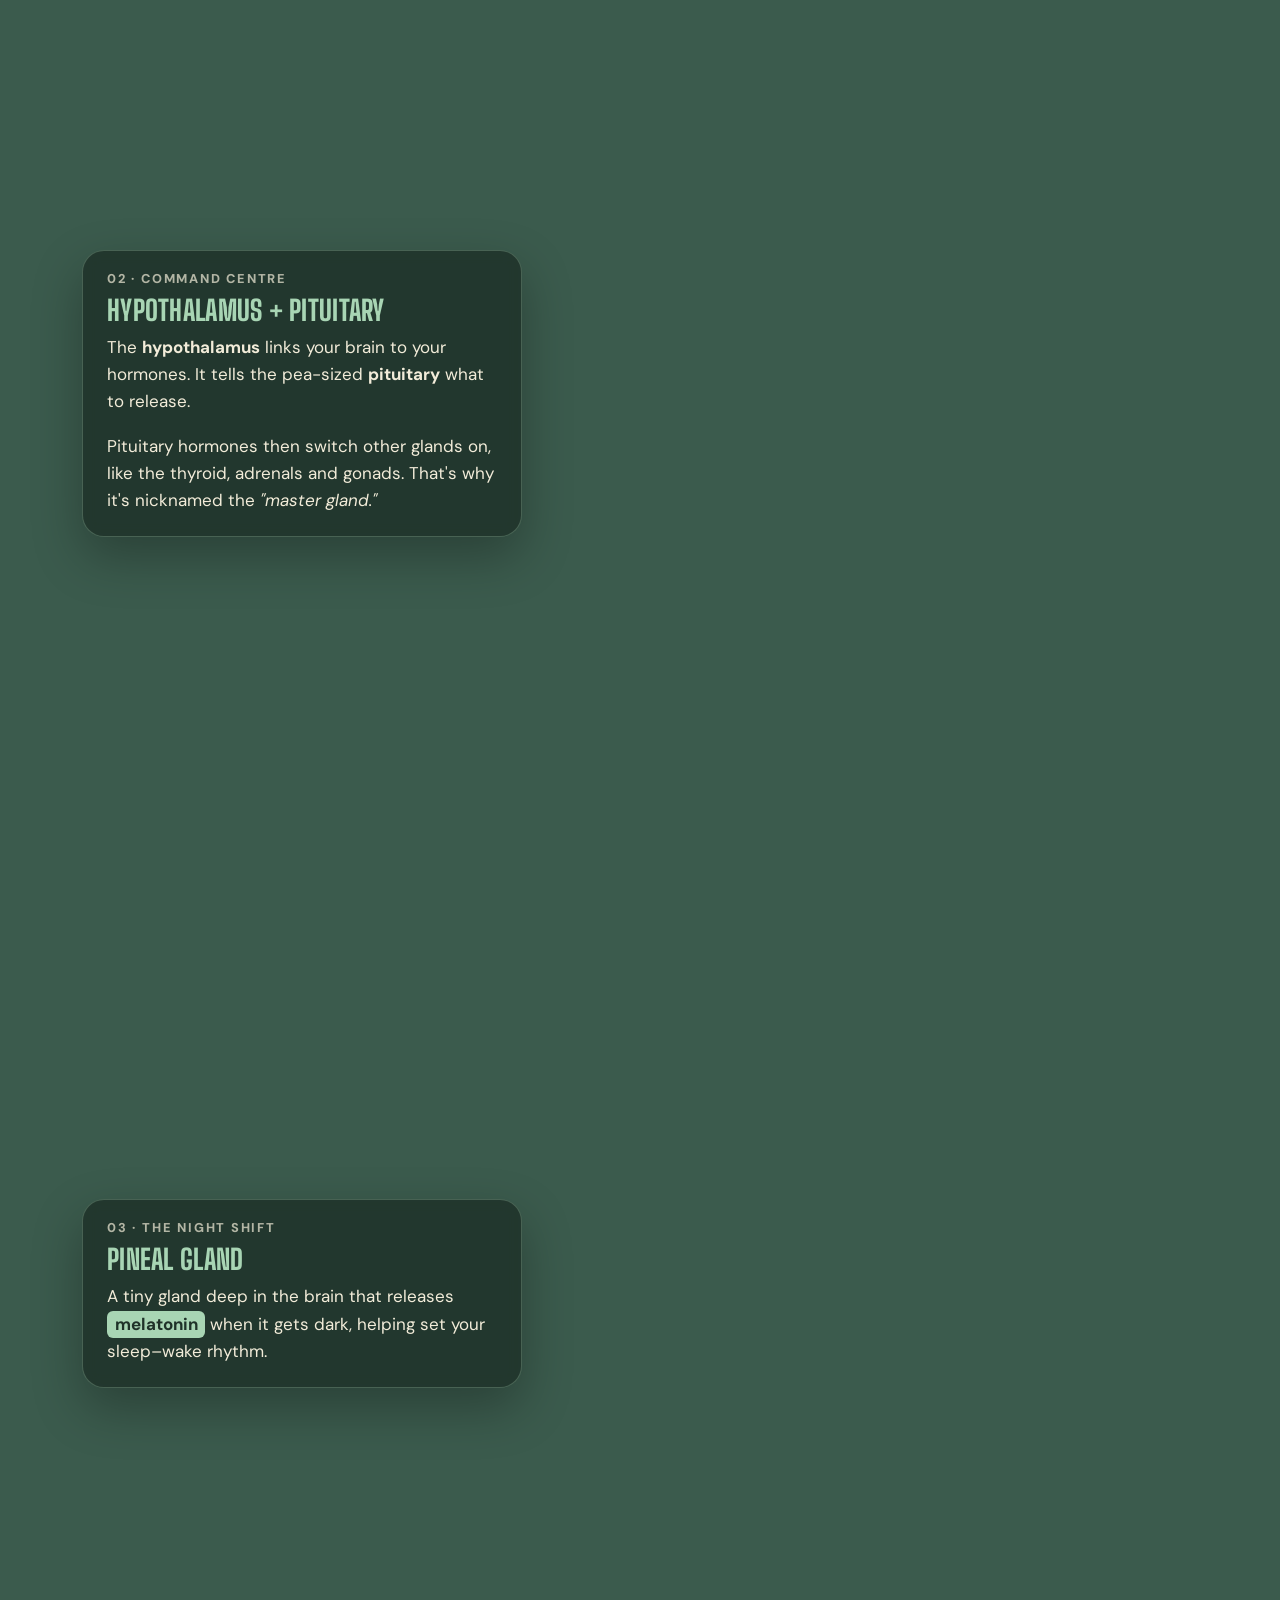
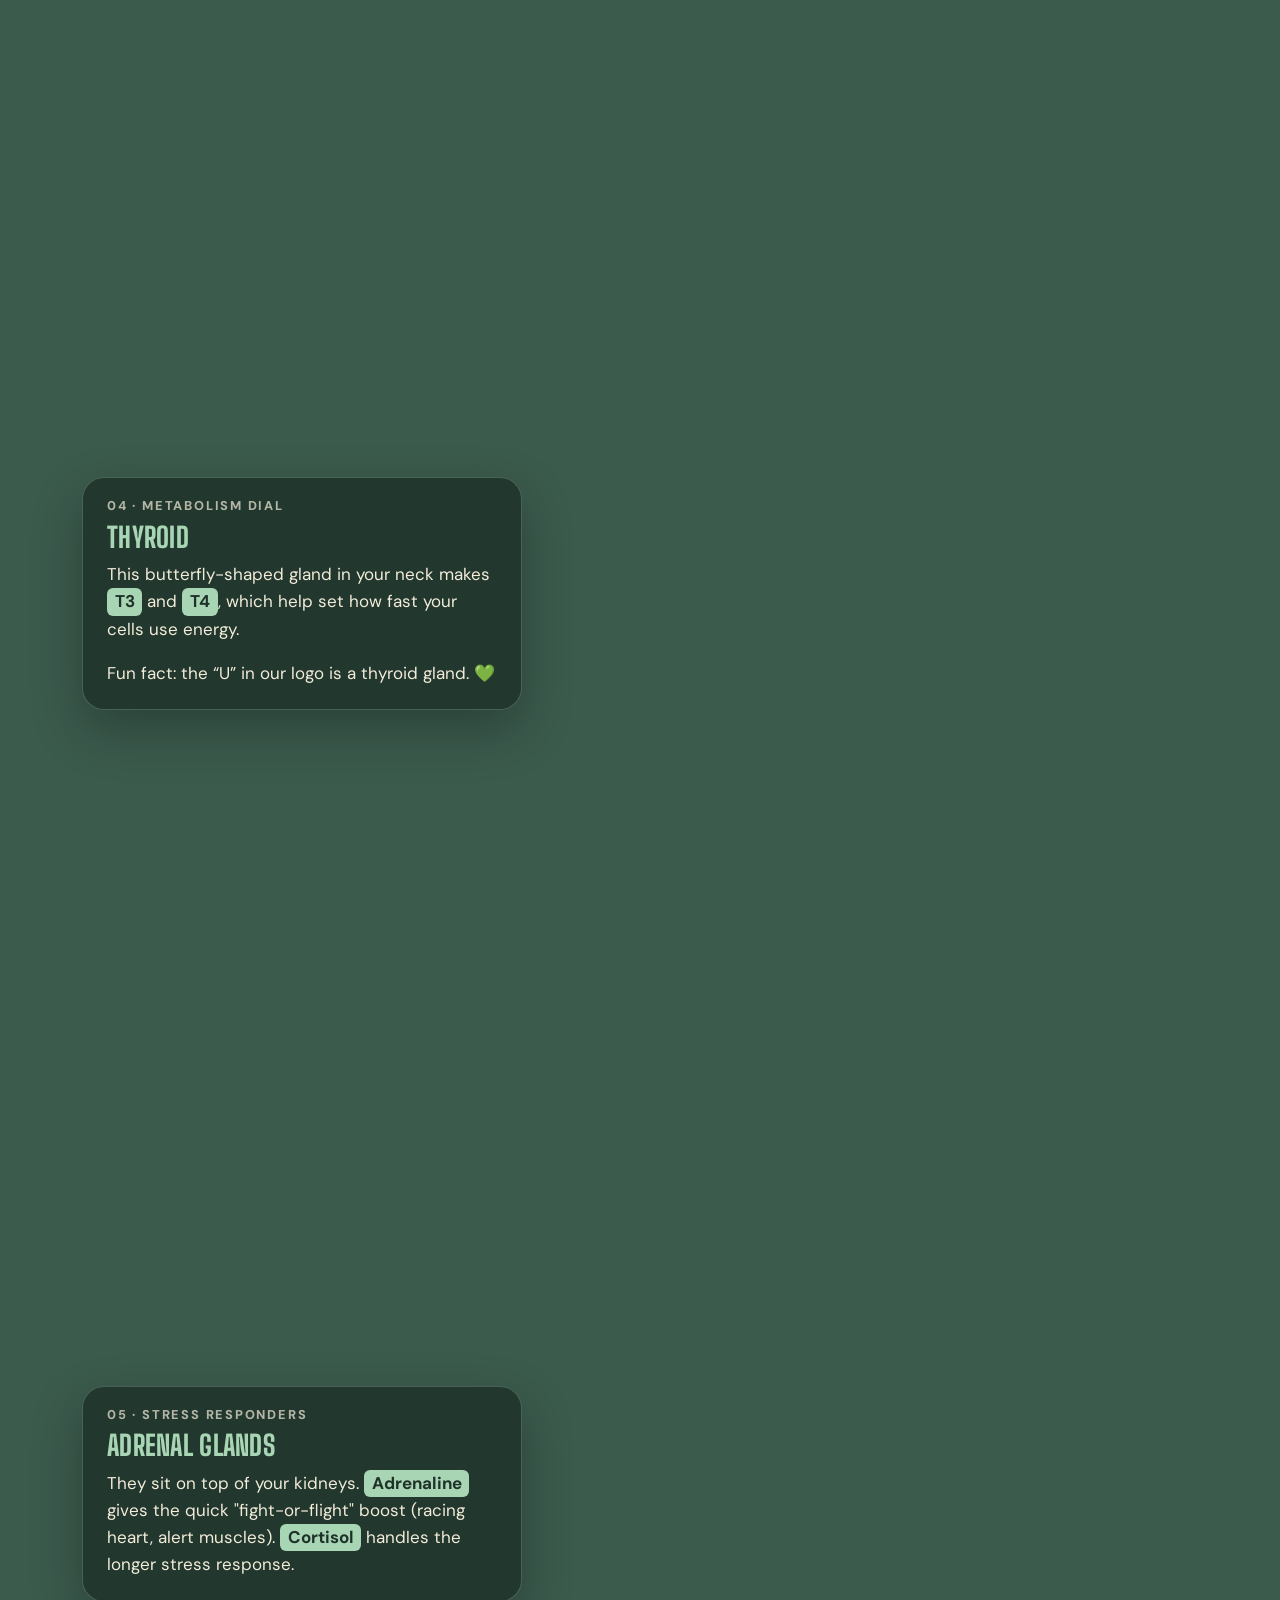
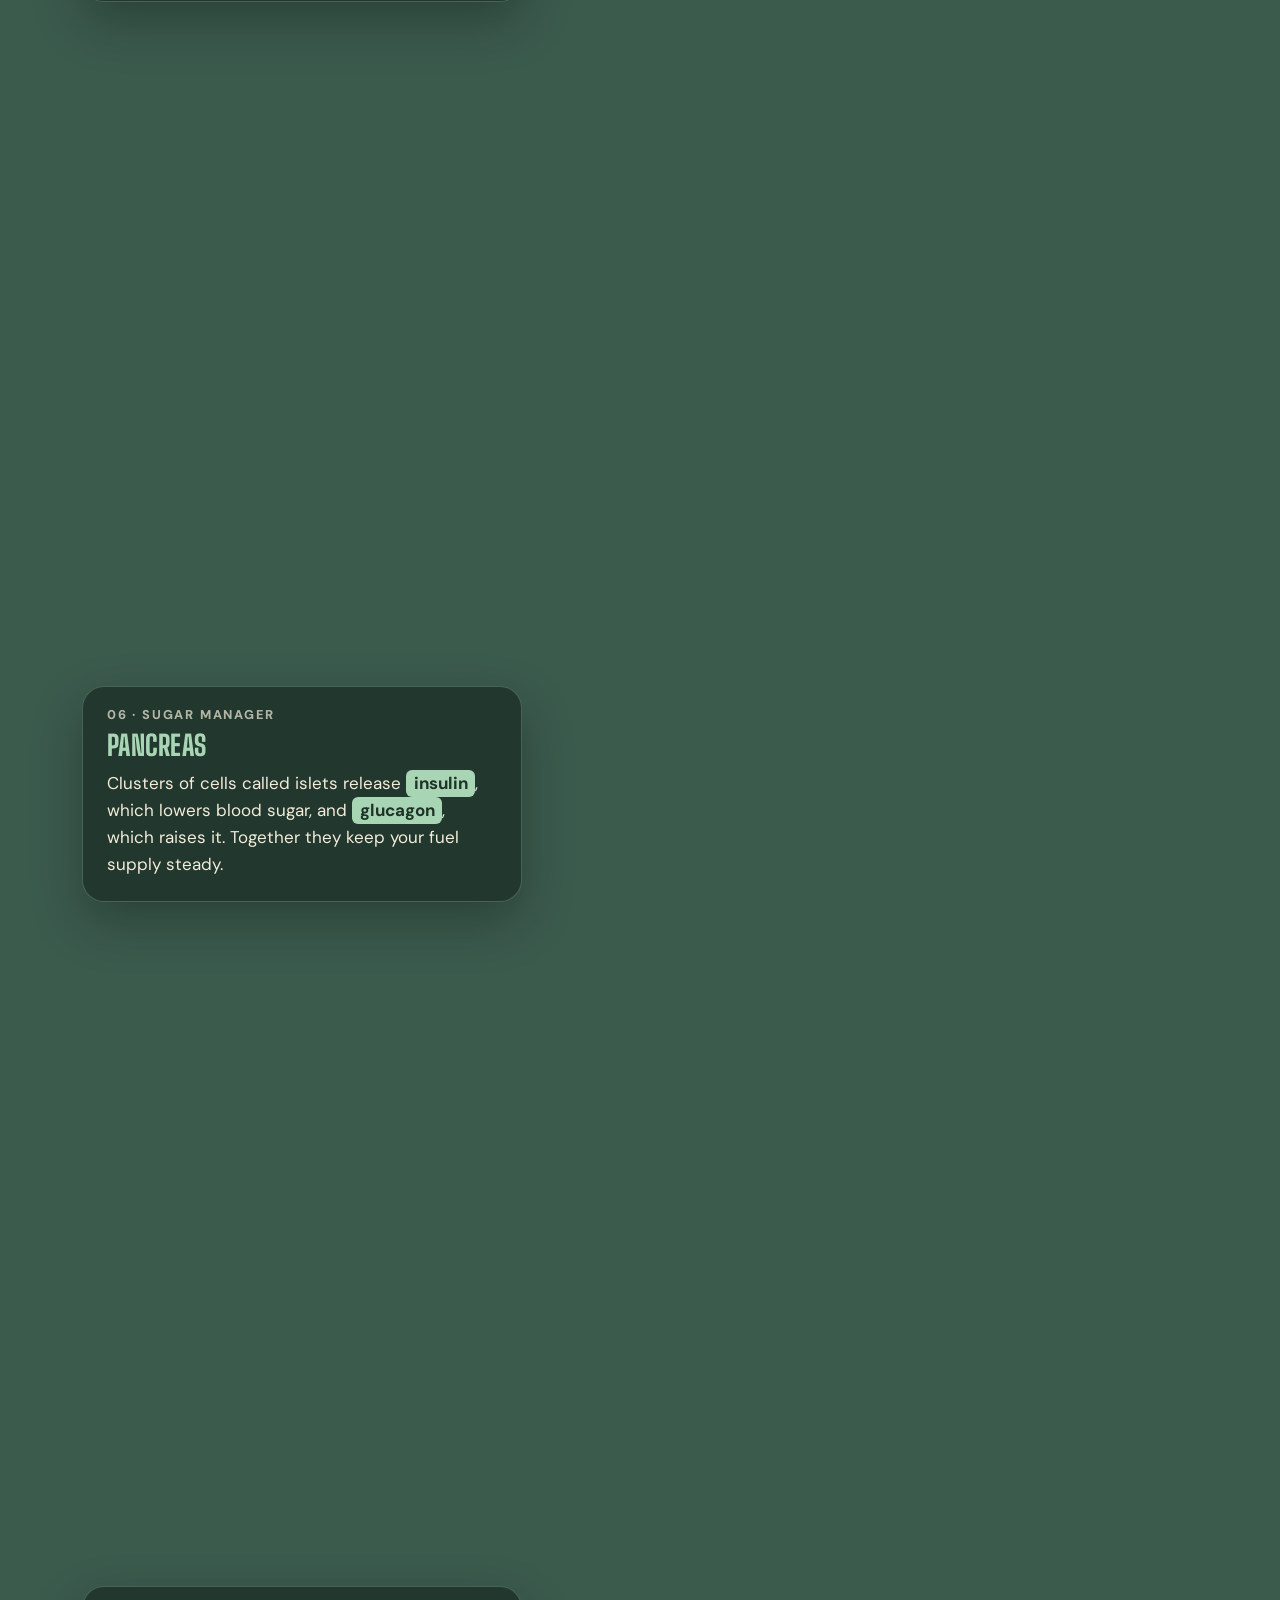
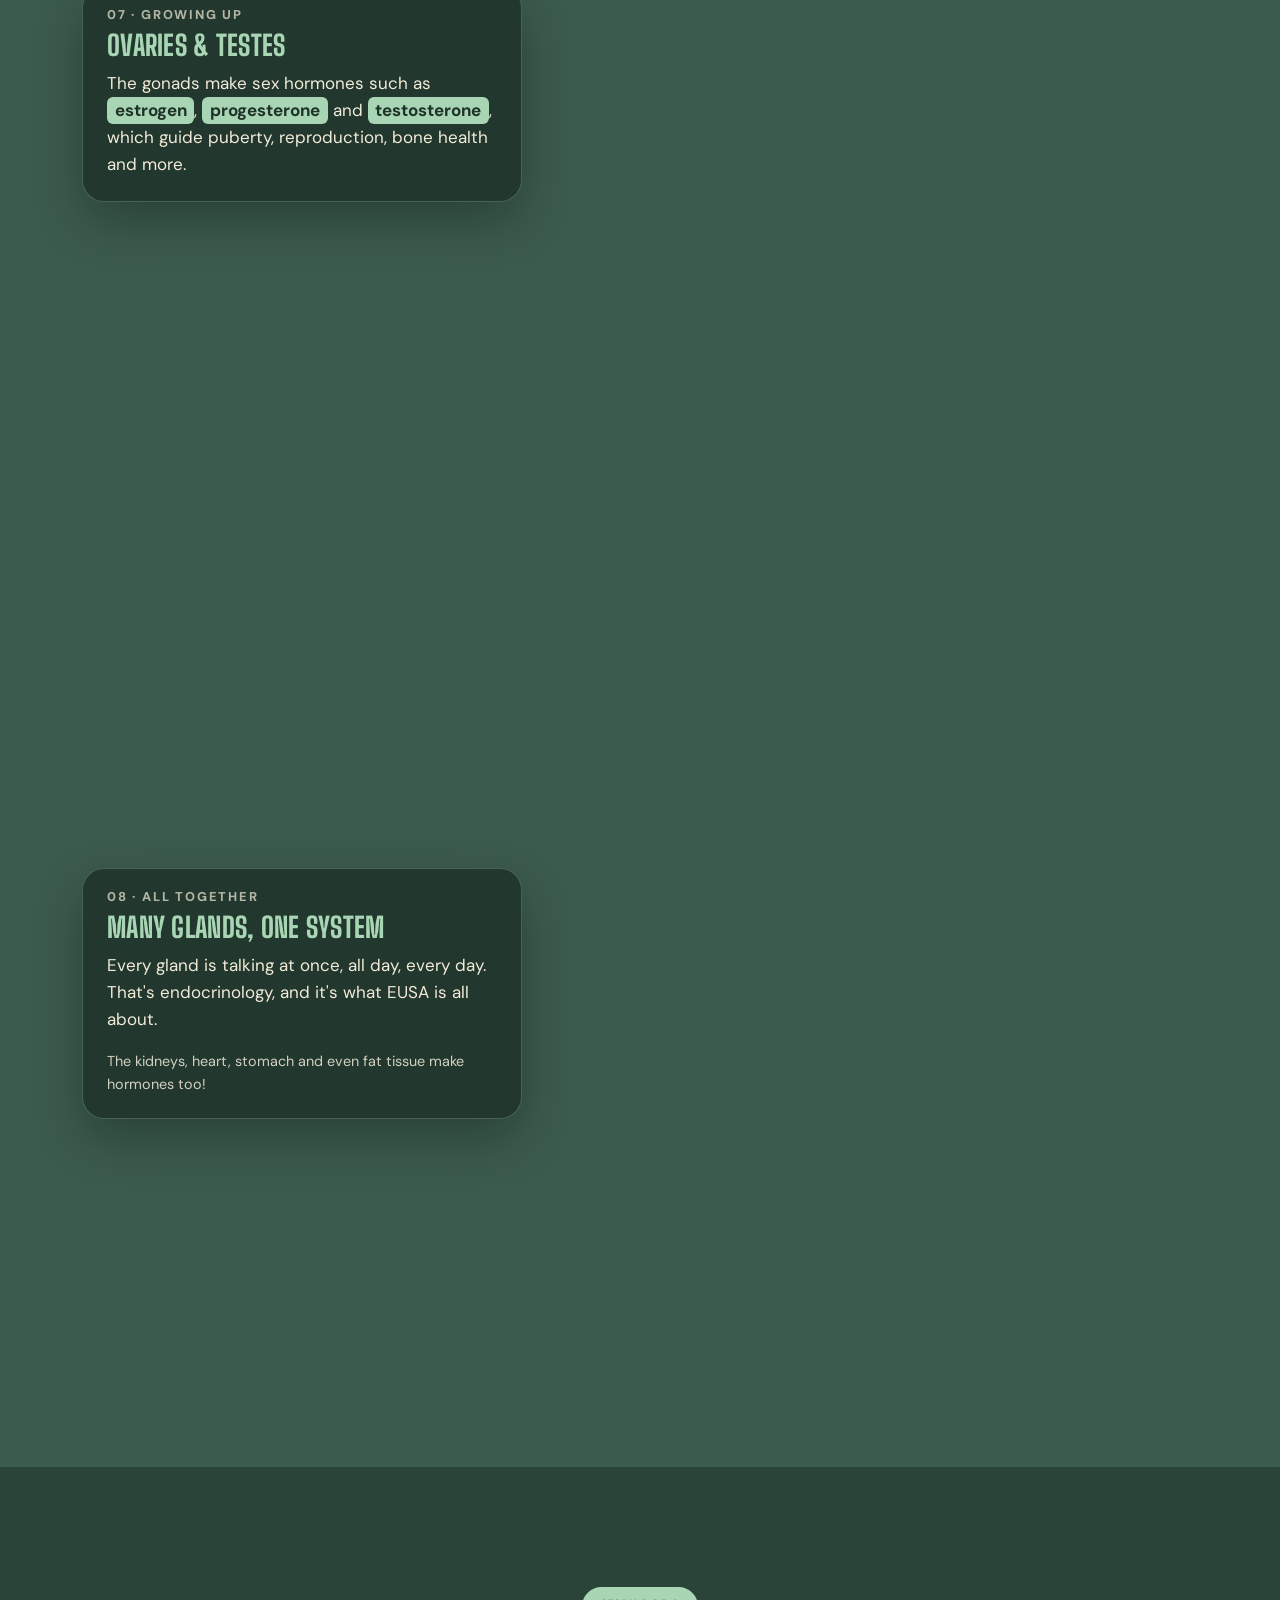
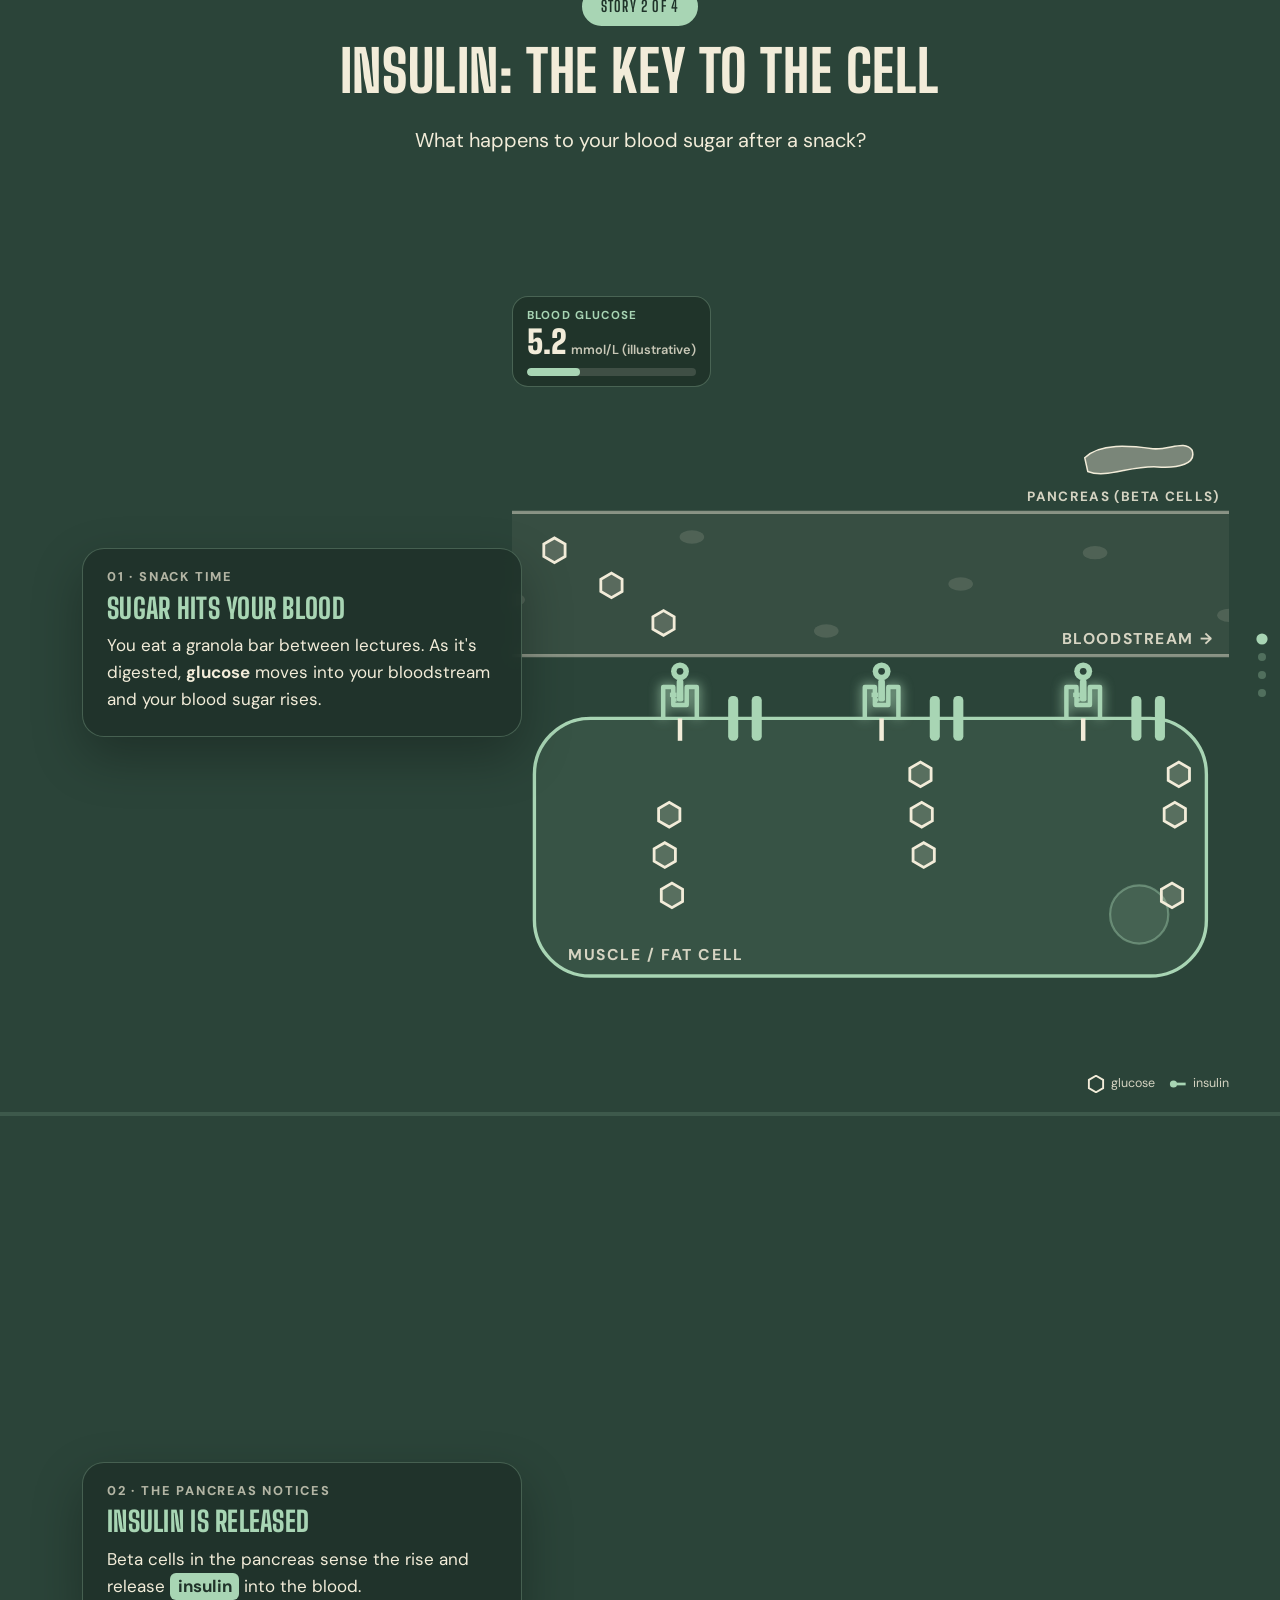
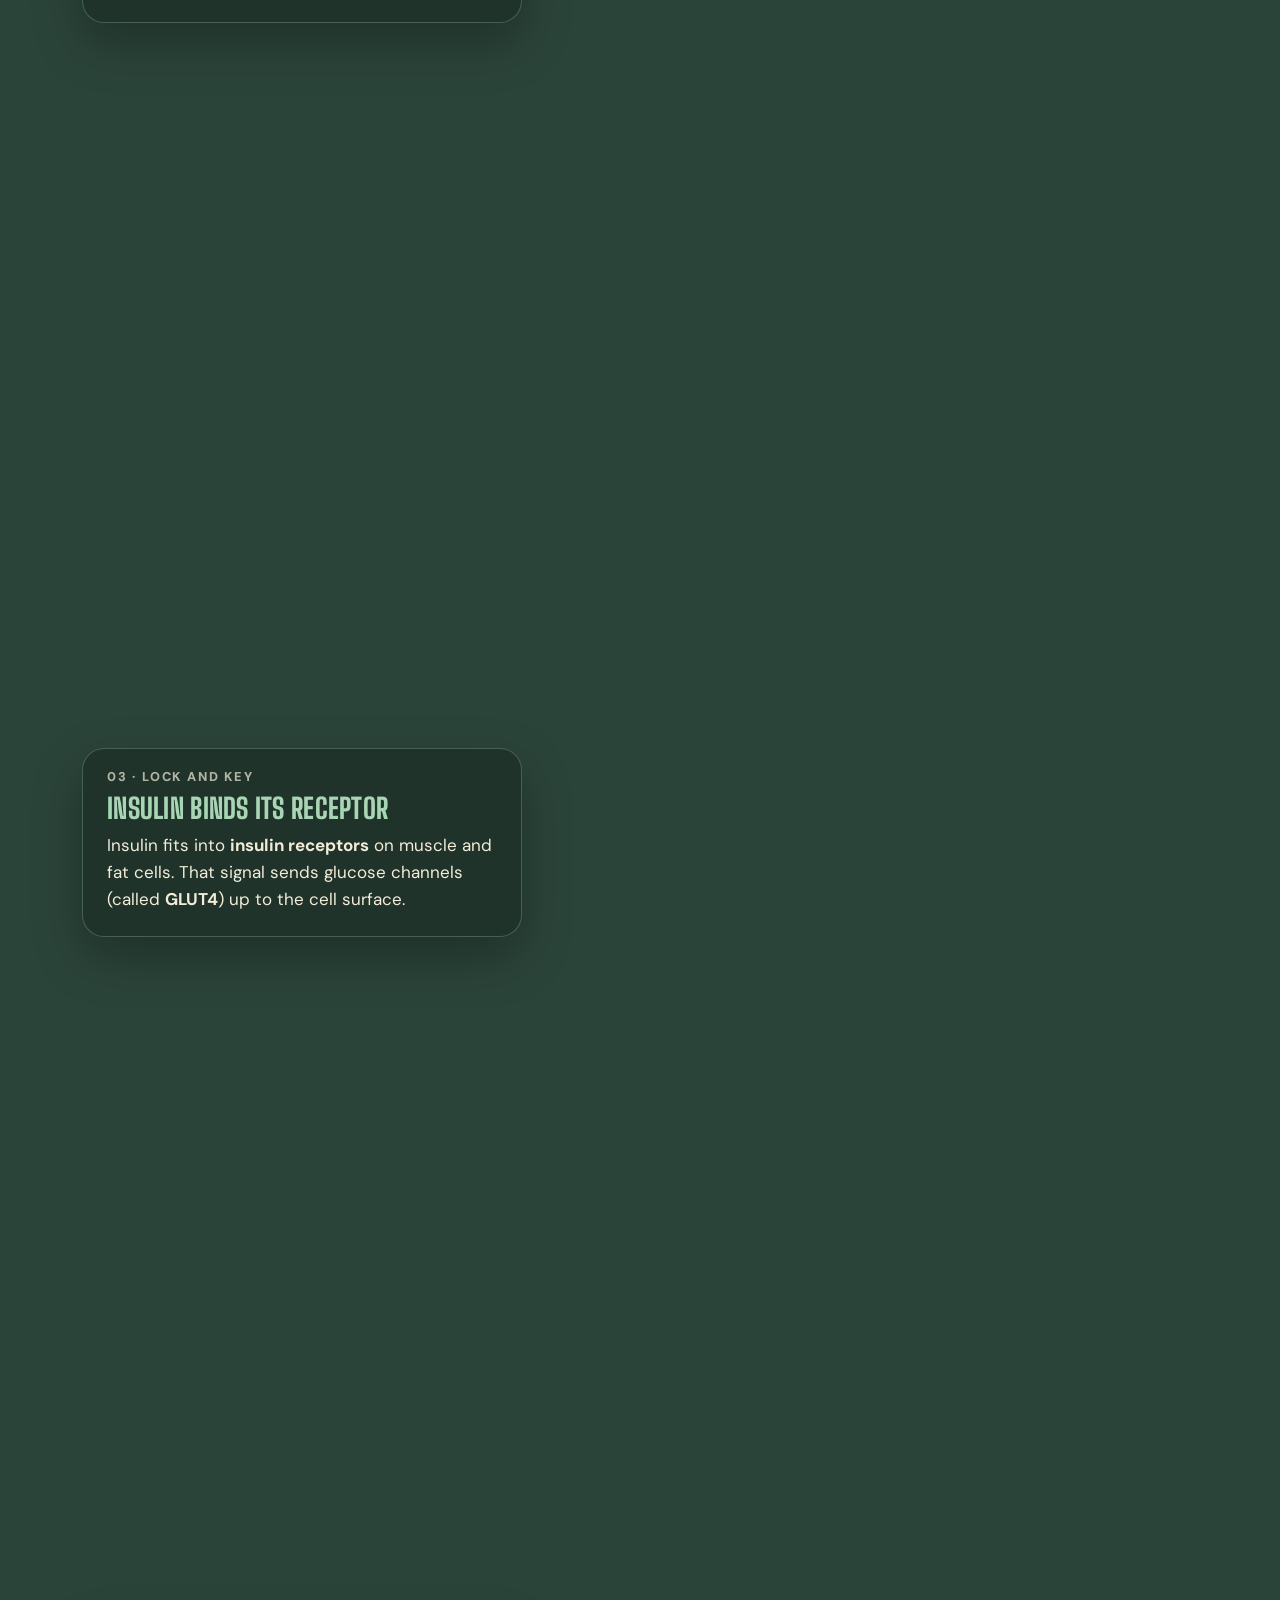
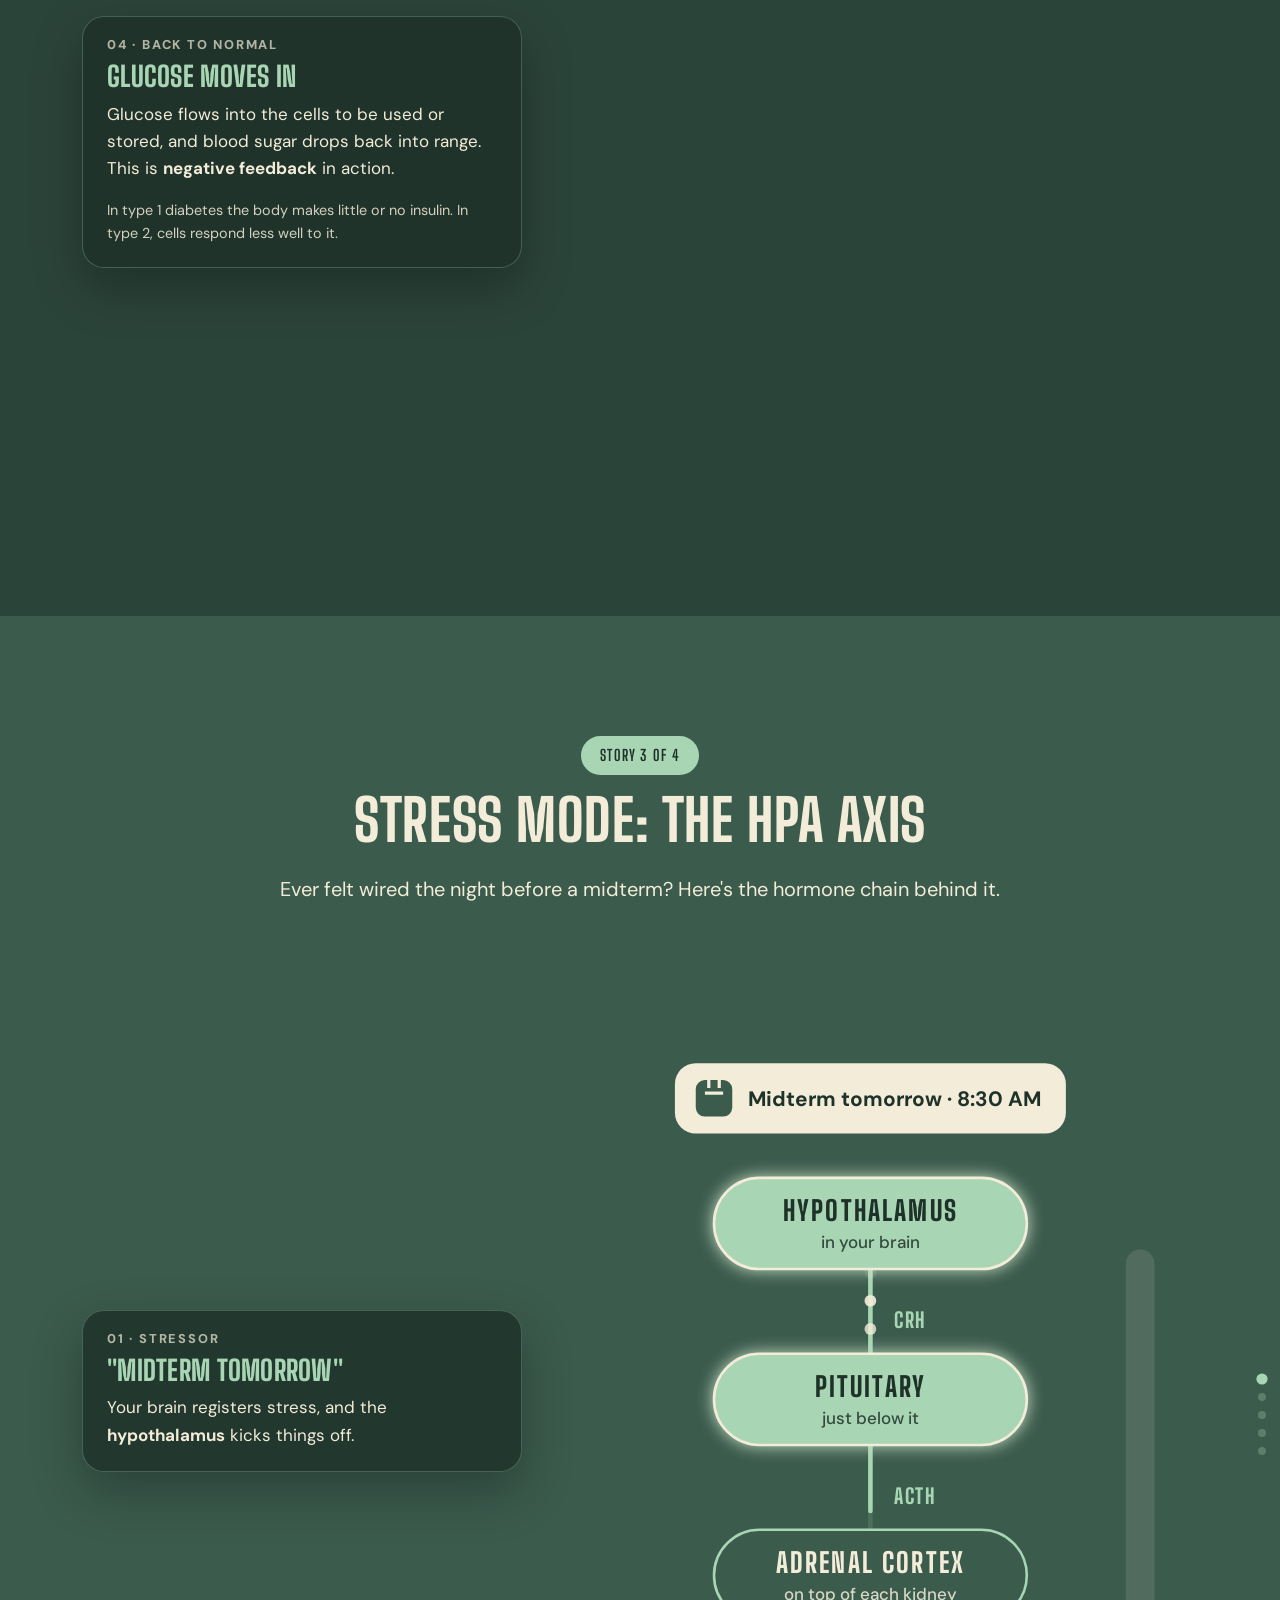
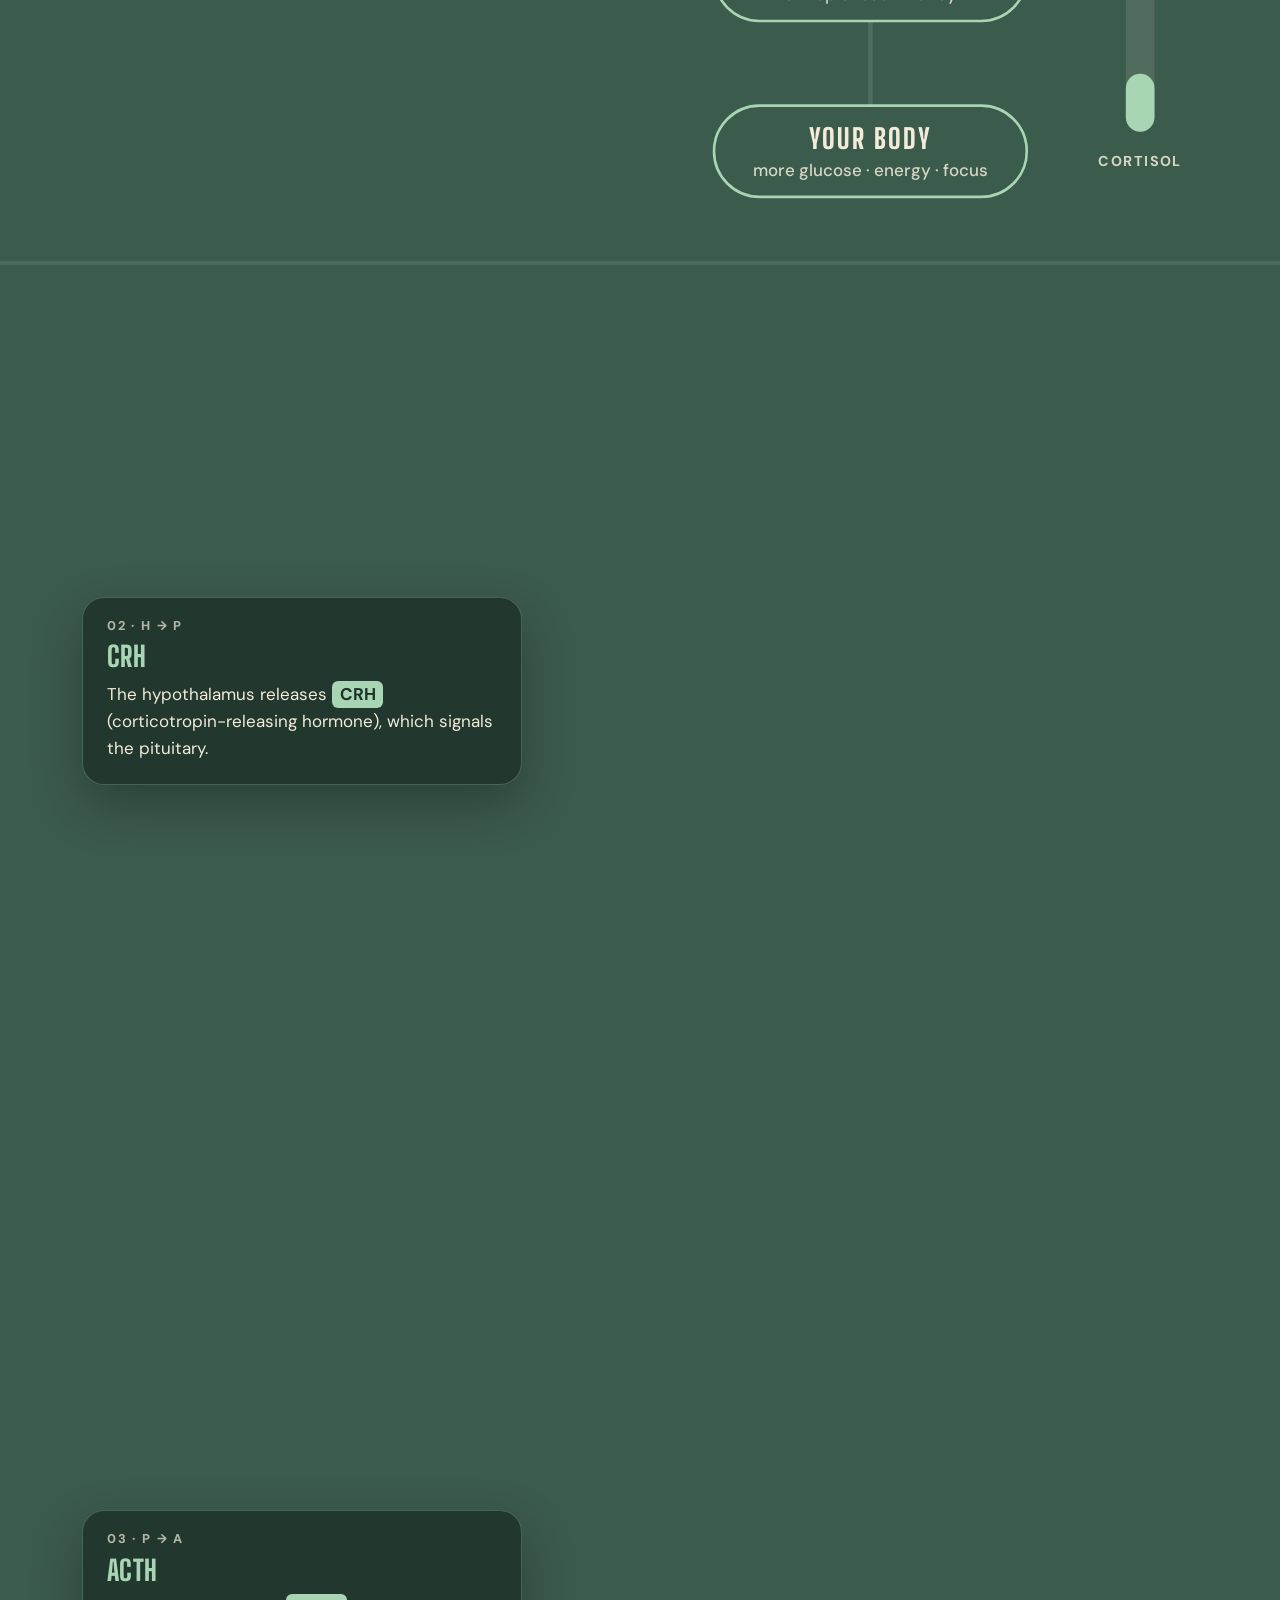
==== commit 28f61c99: "Add three mini-games, move scroll arrow between messages, remove endocrying joke - games.html: Guess" ====
--- a/index.html
+++ b/index.html
@@ -276,19 +276,6 @@
     </div>
   </section>
 
-  <!-- ============ ENDO-CRYING ============ -->
-  <section class="endo" aria-label="A joke about student life">
-    <div class="endo__stage">
-      <div>
-        <p class="endo__kicker">every science student, every term:</p>
-        <p class="endo__word" aria-hidden="true">endo<span class="endo__slot"><span class="endo__reel"><span>crine</span><span>crying</span><span>trying</span><span>dying</span><span>frying</span></span></span></p>
-        <p class="sr-only">endocrine, endocrying, endotrying, endodying, endofrying</p>
-        <p class="endo__caption" aria-live="polite">The study of hormones. Very serious science.</p>
-        <div class="endo__chips" aria-hidden="true"><i></i><i></i><i></i><i></i><i></i></div>
-      </div>
-    </div>
-  </section>
-
   <!-- ============ EVENTS ============ -->
   <section class="section" aria-labelledby="ev-title">
     <div class="container">
@@ -311,6 +298,16 @@
         <p class="lede">Our Instagram explainers, rewritten as short articles with sources, so they don't get buried in a feed.</p>
       </div>
       <div class="grid grid--3" id="latest-learn" style="margin-top:28px"></div>
+    </div>
+  </section>
+
+  <!-- ============ PLAY ============ -->
+  <section class="section section--deep center" aria-labelledby="play-title">
+    <div class="container" data-reveal>
+      <span class="pill pill--solid">Play</span>
+      <h2 id="play-title">Test your inner endocrinologist</h2>
+      <p class="lede">Three quick games: name the gland, keep blood sugar balanced, and deliver hormones to the right cells.</p>
+      <div class="btn-row" style="justify-content:center;margin-top:20px"><a class="btn btn--mint" href="games.html">Play the games</a></div>
     </div>
   </section>
 
--- a/assets/css/styles.css
+++ b/assets/css/styles.css
@@ -309,19 +309,6 @@
 .conn-label { fill: var(--mint); font: 800 16px var(--font-display); letter-spacing: .08em; opacity: 0; transition: opacity .4s; }
 .conn-label.on { opacity: 1; }
 
-/* endocrying */
-.endo { position: relative; height: 320vh; background: var(--cream); }
-.endo__stage { position: sticky; top: 0; height: 100vh; height: 100svh; display: grid; place-items: center; text-align: center; padding: var(--header-h) var(--gutter) 0; overflow: hidden; }
-.endo__word { margin: 0; font: 900 clamp(3.4rem, 15vw, 11rem)/1 var(--font-display); text-transform: uppercase; color: var(--leaf); display: flex; align-items: flex-end; justify-content: center; letter-spacing: .01em; }
-.endo__slot { display: inline-block; height: 1em; overflow: hidden; color: var(--forest); text-align: left; }
-.endo__reel { display: flex; flex-direction: column; transition: transform .6s cubic-bezier(.6,-0.3,.3,1.4); }
-.endo__reel span { height: 1em; display: block; }
-.endo__reel span:nth-child(2), .endo__reel span:nth-child(4) { color: #4f7a63; }
-.endo__caption { font-size: clamp(1.1rem, 2.6vw, 1.5rem); margin-top: 18px; min-height: 3em; max-width: 30ch; margin-inline: auto; transition: opacity .3s; }
-.endo__kicker { font-family: var(--font-script); font-size: 1.7rem; color: var(--forest); transform: rotate(-2deg); }
-.endo__chips { display: flex; gap: 8px; justify-content: center; margin-top: 20px; }
-.endo__chips i { width: 34px; height: 6px; border-radius: 3px; background: rgba(45,74,34,.18); transition: background .3s; }
-.endo__chips i.on { background: var(--leaf); }
 
 /* ---------- cards / grids ---------- */
 .grid { display: grid; gap: 20px; }
@@ -505,13 +492,15 @@
   .hero h1 .word > span { transform: none; }
 }
 
-/* ---------- scroll hint arrow inside every step card ---------- */
-.step__hint { display: flex; align-items: center; gap: 10px; margin-top: 14px; padding-top: 12px; border-top: 1px solid rgba(168,213,180,.2); color: var(--mint); font: 700 .72rem/1 var(--font-body); letter-spacing: .14em; text-transform: uppercase; }
-.step__hint .chevs { display: grid; width: 18px; height: 22px; place-items: center; }
-.step__hint .chevs i { display: block; width: 9px; height: 9px; border-right: 2.5px solid currentColor; border-bottom: 2.5px solid currentColor; transform: rotate(45deg); margin-top: -4px; opacity: 0; animation: chevRun 1.5s infinite; }
-.step__hint .chevs i:nth-child(2) { animation-delay: .25s; }
-.step__hint .chevs i:nth-child(3) { animation-delay: .5s; }
-@keyframes chevRun { 0% { opacity: 0; transform: translateY(-6px) rotate(45deg); } 40% { opacity: 1; } 100% { opacity: 0; transform: translateY(6px) rotate(45deg); } }
+/* ---------- running arrow in the gap under each message card ---------- */
+.step .container { flex-direction: column; align-items: flex-start; }
+.step__arrow { width: min(440px, 40vw); display: flex; flex-direction: column; align-items: center; margin-top: 14px; opacity: 0; transition: opacity .5s; pointer-events: none; }
+.step.is-active .step__arrow { opacity: 1; }
+.step__arrow i { display: block; width: 20px; height: 20px; border-right: 4px solid var(--mint); border-bottom: 4px solid var(--mint); border-radius: 2px; transform: rotate(45deg); margin-top: -9px; opacity: 0; animation: chevRun 1.5s infinite; }
+.step__arrow i:nth-child(2) { animation-delay: .25s; }
+.step__arrow i:nth-child(3) { animation-delay: .5s; }
+@keyframes chevRun { 0% { opacity: 0; transform: translateY(-8px) rotate(45deg); } 40% { opacity: 1; } 100% { opacity: 0; transform: translateY(8px) rotate(45deg); } }
+@media (max-width: 860px) { .step__arrow { width: 100%; margin-top: 4px; } .step__arrow i { width: 14px; height: 14px; border-width: 3px; margin-top: -6px; } }
 
 /* ---------- home: jump-to-story buttons ---------- */
 .story-nav { display: flex; flex-wrap: wrap; justify-content: center; gap: 10px; margin-top: 26px; }
@@ -526,3 +515,8 @@
 @media (max-width: 860px) {
   .scrolly--article .scrolly__visual { align-items: flex-start; }
 }
+
+/* ---------- team cards: initials + name first ---------- */
+.avatar .initials { font: 900 3.4rem/1 var(--font-display); color: rgba(45,74,34,.55); letter-spacing: .02em; }
+.member__name { font: 800 1.45rem/1.05 var(--font-display); text-transform: uppercase; color: var(--leaf); margin: 2px 0 6px; }
+.member__title { font-weight: 600; font-size: .95rem; color: var(--forest); }
